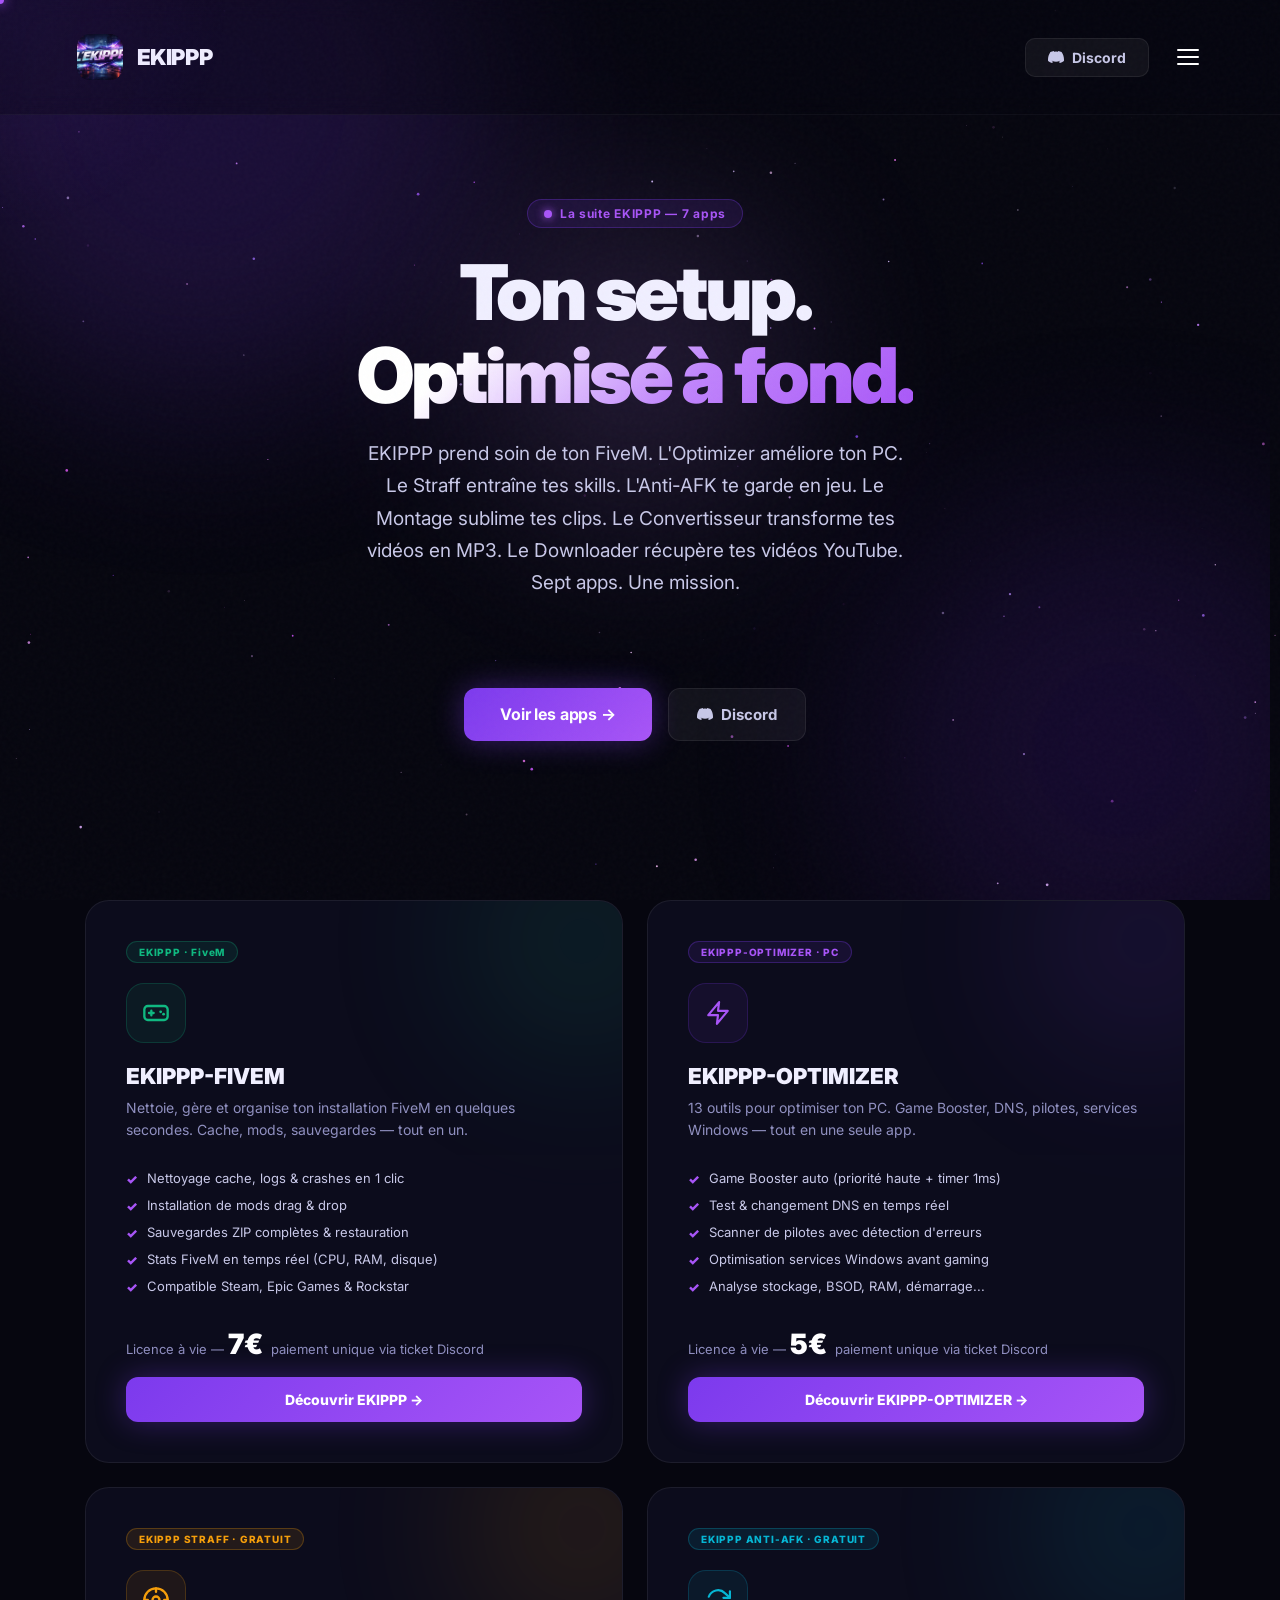
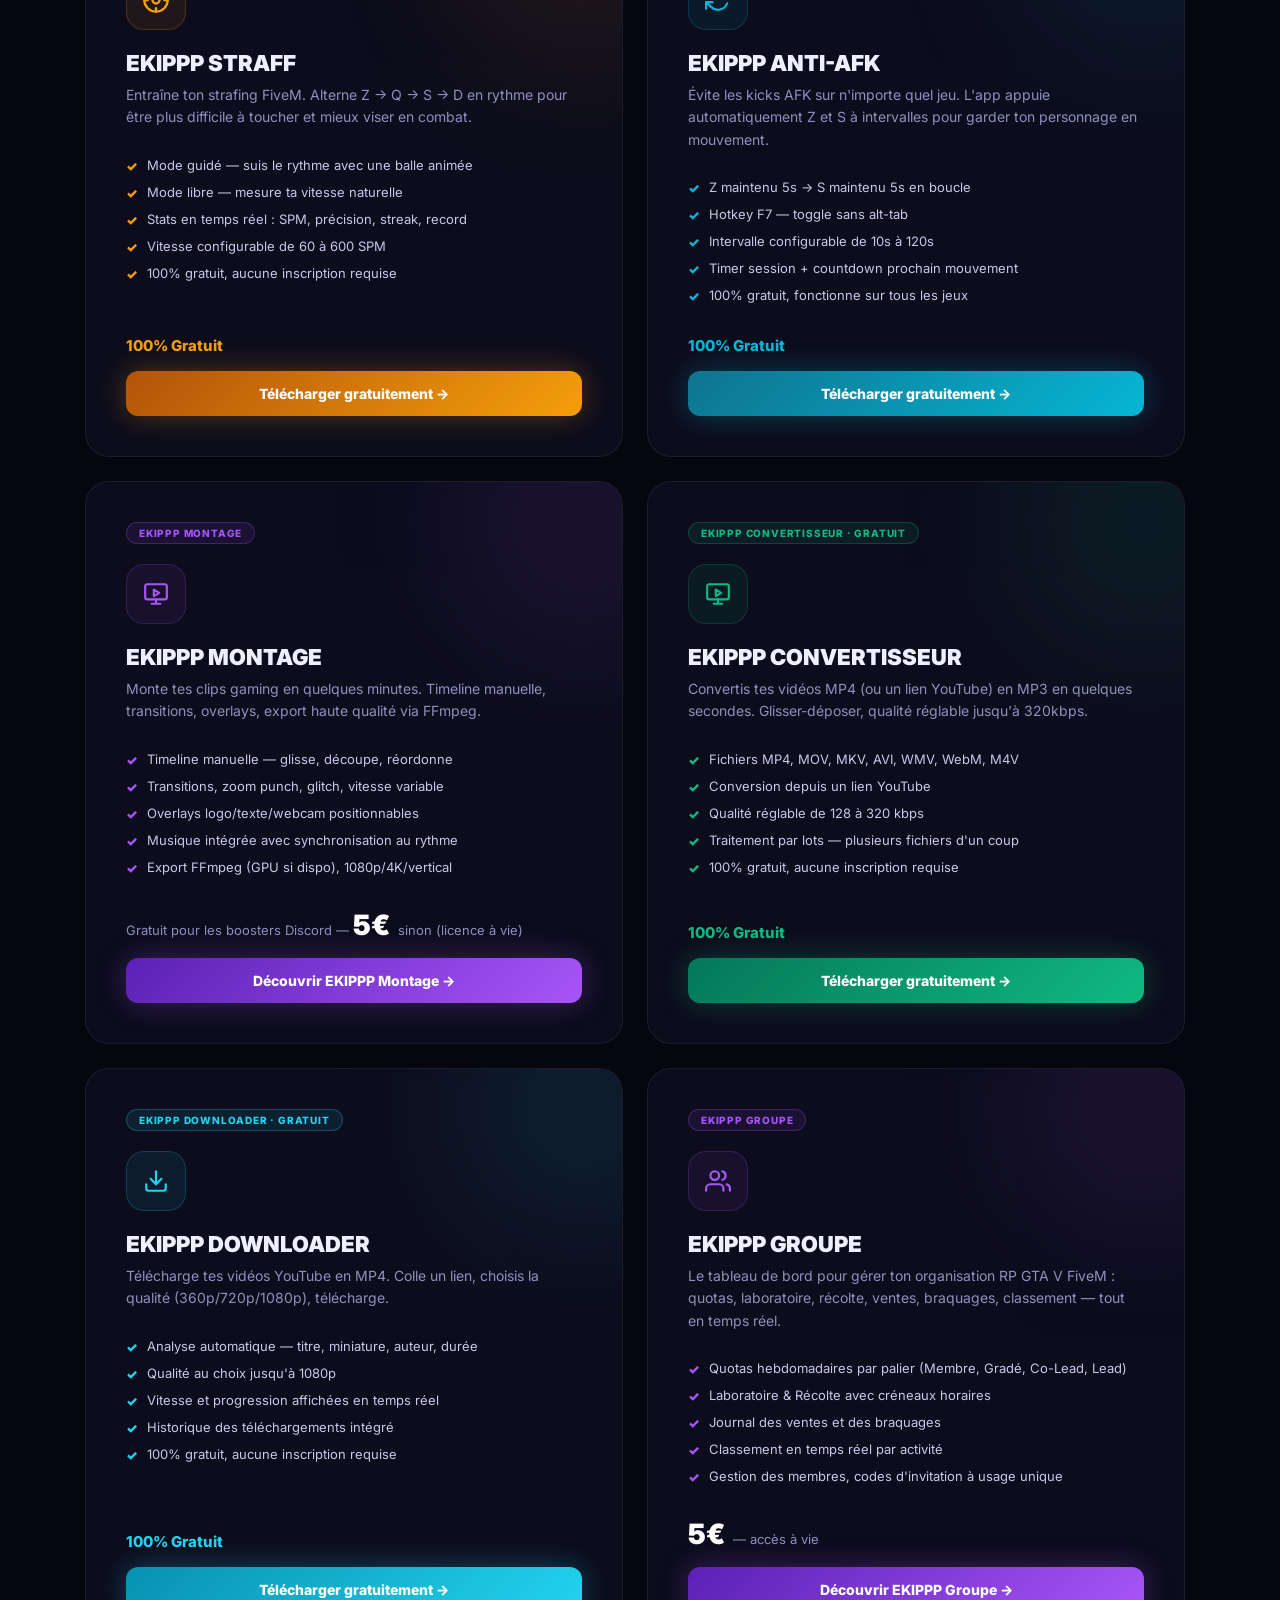
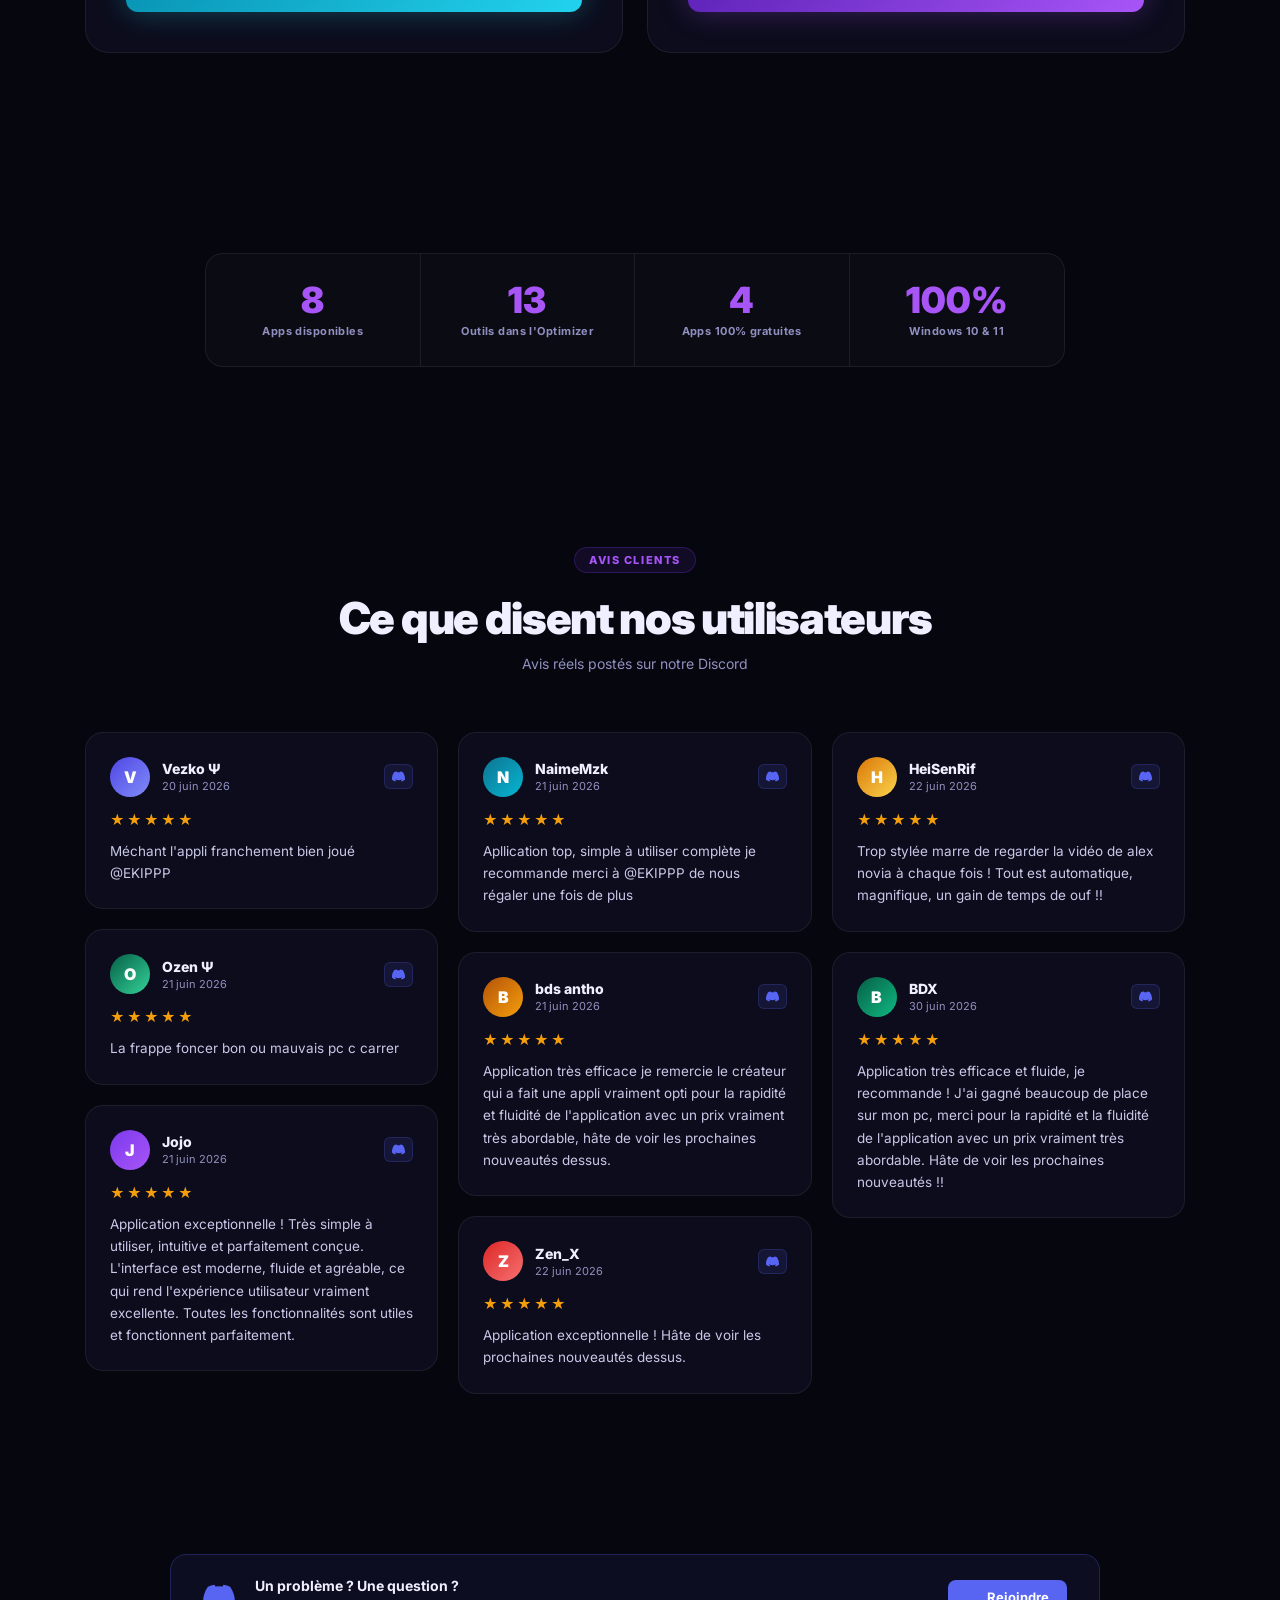
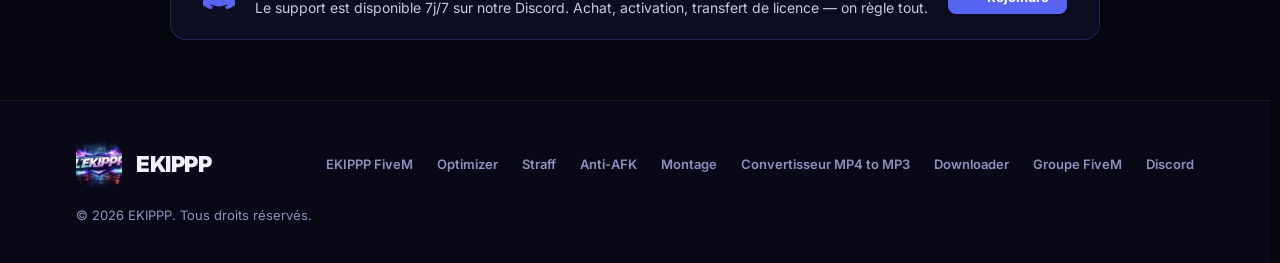
==== index.html @ de6e0de7 "Reduit la taille/l'espacement du menu pour garder le texte visible sur desktop Le seuil de bascule e" ====
<!DOCTYPE html>
<html lang="fr">
<head>
<meta charset="UTF-8"/>
<meta name="viewport" content="width=device-width,initial-scale=1"/>
<title>EKIPPP — La suite complète pour les joueurs PC</title>
<meta name="description" content="7 apps pour les joueurs PC : EKIPPP FiveM, Optimizer, Straff, Anti-AFK, Montage, Convertisseur et Downloader. Optimise ton PC, entraîne tes skills, reste en jeu, monte tes clips, convertis et télécharge tes vidéos. à partir de gratuit, 4 apps 100% gratuites."/>
<meta name="keywords" content="EKIPPP, FiveM, optimiseur FiveM, optimizer PC, anti-afk, straff training, montage vidéo gaming, convertisseur mp4 mp3, téléchargeur youtube, jeux PC, gaming France"/>
<meta property="og:type" content="website"/>
<meta property="og:site_name" content="EKIPPP"/>
<meta property="og:title" content="EKIPPP — La suite complète pour les joueurs PC"/>
<meta property="og:description" content="7 apps pour les joueurs sérieux : EKIPPP FiveM, Optimizer, Straff, Anti-AFK, Montage, Convertisseur et Downloader. Optimise ton PC, entraîne tes skills, reste en jeu, monte tes clips, convertis et télécharge tes vidéos."/>
<meta property="og:image" content="https://ekippp-site.vercel.app/logo.png"/>
<meta property="og:url" content="https://ekippp-site.vercel.app/"/>
<meta name="twitter:card" content="summary_large_image"/>
<meta name="twitter:title" content="EKIPPP — La suite complète pour les joueurs PC"/>
<meta name="twitter:description" content="7 apps pour les joueurs sérieux : FiveM, Optimizer, Straff, Anti-AFK, Montage, Convertisseur et Downloader."/>
<meta name="twitter:image" content="https://ekippp-site.vercel.app/logo.png"/>
<meta name="theme-color" content="#7C3AED"/>
<link rel="icon" href="logo.png" type="image/png"/>
<link rel="canonical" href="https://ekippp-site.vercel.app/"/>
<link rel="preconnect" href="https://fonts.googleapis.com"/>
<link rel="preconnect" href="https://fonts.gstatic.com" crossorigin/>
<script type="application/ld+json">{"@context":"https://schema.org","@type":"WebSite","name":"EKIPPP","url":"https://ekippp-site.vercel.app","description":"Suite d'applications gaming pour joueurs PC — EKIPPP FiveM, Optimizer, Straff, Anti-AFK, Montage, Convertisseur, Downloader","publisher":{"@type":"Organization","name":"EKIPPP","url":"https://ekippp-site.vercel.app"}}</script>
<link href="https://fonts.googleapis.com/css2?family=Inter:wght@400;500;600;700;800;900&display=swap" rel="stylesheet"/>
<style>
:root{
  --bg:#06060F;--bg2:#080816;--bg3:#0C0C1C;
  --p:#7C3AED;--pl:#A855F7;--pa:#C084FC;--pd:#5B21B6;
  --t:#F0EFFF;--tm:#C8C8E8;--ts:#9090C0;
  --border:rgba(255,255,255,.07);--borderp:rgba(124,58,237,.3)
}
*{margin:0;padding:0;box-sizing:border-box}
html{scroll-behavior:smooth;overflow-y:scroll;scrollbar-gutter:stable;scrollbar-width:thin;scrollbar-color:rgba(124,58,237,.35) transparent}
body{font-family:'Inter',sans-serif;background:var(--bg);color:var(--t);overflow-x:hidden;cursor:none}
::-webkit-scrollbar{width:4px}::-webkit-scrollbar-track{background:transparent}::-webkit-scrollbar-thumb{background:rgba(124,58,237,.4);border-radius:4px}
a{text-decoration:none;color:inherit}

#cursor{position:fixed;pointer-events:none;z-index:9997;border-radius:50%;
  width:500px;height:500px;
  background:radial-gradient(circle,rgba(124,58,237,.09) 0%,transparent 65%);
  transform:translate(-50%,-50%);transition:left .18s ease,top .18s ease}
#cursor-dot{position:fixed;pointer-events:none;z-index:9999;
  width:8px;height:8px;border-radius:50%;background:var(--pl);
  transform:translate(-50%,-50%);box-shadow:0 0 12px var(--pl);
  transition:left .05s,top .05s}
body::after{content:'';position:fixed;inset:0;
  background-image:url("data:image/svg+xml,%3Csvg viewBox='0 0 256 256' xmlns='http://www.w3.org/2000/svg'%3E%3Cfilter id='n'%3E%3CfeTurbulence type='fractalNoise' baseFrequency='.9' numOctaves='4' stitchTiles='stitch'/%3E%3C/filter%3E%3Crect width='100%25' height='100%25' filter='url(%23n)' opacity='1'/%3E%3C/svg%3E");
  opacity:.025;pointer-events:none;z-index:9996}

#progress{position:fixed;top:0;left:0;height:2px;background:linear-gradient(90deg,var(--p),var(--pl));z-index:9000;width:0;transition:width .1s}

nav{position:fixed;top:0;width:100%;z-index:1000;padding:34px 6%;display:flex;align-items:center;gap:24px;background:rgba(6,6,15,.4);backdrop-filter:blur(10px);border-bottom:1px solid rgba(255,255,255,.04);transition:.3s}
nav.scrolled{background:rgba(6,6,15,.92);backdrop-filter:blur(24px);border-bottom:1px solid var(--border);padding:24px 6%}
.logo{display:flex;align-items:center;gap:14px}
nav .btn-ghost{margin-left:auto}
.logo-icon{width:46px;height:46px;border-radius:13px}
.logo-text{font-size:22px;font-weight:900;letter-spacing:-.02em}
.nav-links{display:flex;gap:20px}
.nav-links a{white-space:nowrap}
.nav-links a{font-size:14px;font-weight:700;color:#C8C8E8;transition:.2s;letter-spacing:-.01em}
.nav-links a:hover{color:#fff}
.nav-burger{display:none;flex-direction:column;gap:5px;cursor:pointer;padding:4px;background:none;border:none}
.nav-burger span{display:block;width:22px;height:2px;background:#fff;border-radius:2px;transition:.3s}
.nav-burger.open span:nth-child(1){transform:rotate(45deg) translate(5px,5px)}
.nav-burger.open span:nth-child(2){opacity:0}
.nav-burger.open span:nth-child(3){transform:rotate(-45deg) translate(5px,-5px)}
@media(max-width:1400px){.nav-links{display:none}.nav-burger{display:flex}}
.mobile-menu{display:none;position:fixed;inset:0;top:0;z-index:999;background:rgba(6,6,15,.97);backdrop-filter:blur(20px);flex-direction:column;align-items:center;justify-content:center;gap:36px}
.mobile-menu.open{display:flex}
.mobile-menu a{font-size:22px;font-weight:700;color:#fff;text-decoration:none;transition:.2s}
.mobile-menu a:hover{color:var(--pl)}
.btn{display:inline-flex;align-items:center;gap:8px;padding:10px 22px;border-radius:10px;font-family:'Inter',sans-serif;font-size:14px;font-weight:700;cursor:pointer;transition:all .25s;border:none}
.btn-primary{background:linear-gradient(135deg,var(--p),var(--pl));color:#fff;box-shadow:0 0 30px rgba(124,58,237,.4)}
.btn-primary:hover{transform:translateY(-2px);box-shadow:0 0 50px rgba(124,58,237,.6)}
.btn-ghost{background:rgba(255,255,255,.05);border:1px solid var(--border);color:var(--tm)}
.btn-ghost:hover{background:rgba(255,255,255,.08);color:var(--t)}

canvas#particles{position:fixed;inset:0;z-index:0;pointer-events:none}

/* HERO */
.hero{min-height:100vh;display:flex;flex-direction:column;align-items:center;justify-content:center;text-align:center;padding:120px 6% 80px;position:relative;z-index:1}
.hero-mesh{position:absolute;inset:0;overflow:hidden;pointer-events:none;z-index:-1}
.mesh-orb{position:absolute;border-radius:50%;filter:blur(100px);opacity:.18}
.orb1{width:600px;height:600px;background:var(--p);top:-200px;left:-100px}
.orb2{width:500px;height:500px;background:var(--pd);bottom:-100px;right:-100px}
.orb3{width:300px;height:300px;background:var(--pa);top:40%;left:50%;transform:translate(-50%,-50%)}

.badge{display:inline-flex;align-items:center;gap:8px;background:rgba(124,58,237,.12);border:1px solid rgba(124,58,237,.3);border-radius:100px;padding:6px 16px;font-size:12px;font-weight:700;color:var(--pl);letter-spacing:.06em;margin-bottom:24px;animation:hero-in .8s cubic-bezier(.23,1,.32,1) both}
.badge-dot{width:8px;height:8px;border-radius:50%;background:var(--pl);box-shadow:0 0 8px var(--pl);animation:dot-pulse 1.6s ease-in-out infinite}
@keyframes dot-pulse{0%,100%{opacity:1;transform:scale(1)}50%{opacity:.4;transform:scale(.85)}}
@keyframes hero-in{from{opacity:0;transform:translateY(20px)}to{opacity:1;transform:translateY(0)}}

.hero h1{font-size:clamp(40px,6vw,78px);font-weight:900;line-height:1.08;letter-spacing:-.04em;margin-bottom:20px;animation:hero-in .9s cubic-bezier(.23,1,.32,1) .1s both}
.grad{background:linear-gradient(135deg,#fff 20%,var(--pa) 60%,var(--pl));-webkit-background-clip:text;-webkit-text-fill-color:transparent;background-clip:text}
.hero-sub{font-size:clamp(15px,1.8vw,19px);color:var(--tm);max-width:540px;line-height:1.7;margin-bottom:48px;animation:hero-in .9s cubic-bezier(.23,1,.32,1) .2s both}

/* PRODUCTS GRID */
.products{padding:0 6% 120px;position:relative;z-index:1}
.products-grid{display:grid;grid-template-columns:1fr 1fr;gap:24px;max-width:1100px;margin:0 auto}
.prod-card{background:var(--bg3);border:1px solid var(--border);border-radius:24px;padding:40px;position:relative;overflow:hidden;display:flex;flex-direction:column;transition:all .35s cubic-bezier(.23,1,.32,1)}
.prod-card::before{content:'';position:absolute;inset:-1px;border-radius:24px;
  background:linear-gradient(135deg,rgba(124,58,237,.3),transparent 60%);
  opacity:0;transition:.35s;z-index:0}
.prod-card:hover{transform:translateY(-6px);border-color:rgba(124,58,237,.35);box-shadow:0 24px 60px rgba(0,0,0,.6),0 0 40px rgba(124,58,237,.12)}
.prod-card:hover::before{opacity:1}
.prod-card>*{position:relative;z-index:1}
.prod-glow{position:absolute;top:-80px;right:-80px;width:240px;height:240px;border-radius:50%;filter:blur(80px);opacity:.12;pointer-events:none}
.prod-badge{display:inline-flex;align-items:center;gap:6px;padding:4px 12px;border-radius:100px;font-size:10px;font-weight:800;letter-spacing:.08em;margin-bottom:20px;width:fit-content}
.prod-icon{width:60px;height:60px;border-radius:18px;display:flex;align-items:center;justify-content:center;font-size:28px;margin-bottom:20px;border:1px solid rgba(124,58,237,.2)}
.prod-name{font-size:22px;font-weight:900;margin-bottom:8px}
.prod-tagline{font-size:14px;color:var(--ts);line-height:1.6;margin-bottom:28px}
.prod-feats{list-style:none;display:flex;flex-direction:column;gap:10px;margin-bottom:32px;flex:1}
.prod-feats li{font-size:13px;color:var(--tm);display:flex;align-items:flex-start;gap:10px}
.prod-feats .ck{color:var(--pl);font-weight:900;flex-shrink:0;margin-top:1px}
.prod-price{font-size:13px;color:var(--ts);margin-bottom:16px}
.prod-price strong{font-size:28px;font-weight:900;color:#fff;margin-right:4px}
.prod-cta{display:flex;align-items:center;justify-content:center;gap:8px;padding:14px 24px;border-radius:12px;font-family:'Inter',sans-serif;font-size:14px;font-weight:800;cursor:pointer;transition:all .25s;border:none;width:100%;text-decoration:none}
.prod-cta-primary{background:linear-gradient(135deg,var(--p),var(--pl));color:#fff;box-shadow:0 0 30px rgba(124,58,237,.35)}
.prod-cta-primary:hover{transform:translateY(-2px);box-shadow:0 0 50px rgba(124,58,237,.55)}
.prod-cta-ghost{background:rgba(124,58,237,.08);border:1px solid rgba(124,58,237,.25);color:var(--pl)}
.prod-cta-ghost:hover{background:rgba(124,58,237,.16)}

/* STATS */
.home-stats{padding:80px 6%;position:relative;z-index:1}
.stats-row-home{display:grid;grid-template-columns:repeat(4,1fr);gap:0;max-width:860px;margin:0 auto;background:rgba(255,255,255,.025);border:1px solid var(--border);border-radius:18px;overflow:hidden}
.stat-h{padding:28px 20px;text-align:center;border-right:1px solid var(--border)}
.stat-h:last-child{border:none}
.stat-h-num{font-size:36px;font-weight:900;color:var(--pl);line-height:1;display:block}
.stat-h-label{font-size:11px;color:var(--ts);font-weight:700;margin-top:6px;display:block;letter-spacing:.04em}

/* DISCORD STRIP */
.discord-strip{padding:60px 6%;text-align:center;position:relative;z-index:1}
.discord-box{display:inline-flex;align-items:center;gap:20px;background:rgba(88,101,242,.08);border:1px solid rgba(88,101,242,.25);border-radius:16px;padding:20px 32px}
.discord-box svg{flex-shrink:0;color:#5865F2}
.discord-box p{font-size:14px;color:var(--tm);text-align:left;line-height:1.6}
.discord-box strong{color:var(--t)}
.discord-link{display:inline-flex;align-items:center;gap:6px;background:#5865F2;color:#fff;font-size:13px;font-weight:700;padding:9px 18px;border-radius:8px;transition:.2s;flex-shrink:0}
.discord-link:hover{background:#4752C4}

/* FOOTER */
footer{background:var(--bg2);border-top:1px solid var(--border);padding:40px 6%}
.footer-inner{display:flex;align-items:center;justify-content:space-between;flex-wrap:wrap;gap:20px}
.footer-links{display:flex;gap:24px}
.footer-links a{color:var(--ts);font-size:13px;font-weight:600;transition:.2s}
.footer-links a:hover{color:var(--pl)}
.footer-copy{font-size:13px;color:var(--ts)}

.reveal{opacity:0;transform:translateY(28px);transition:all .7s cubic-bezier(.23,1,.32,1)}
.reveal.visible{opacity:1;transform:translateY(0)}
.delay-1{transition-delay:.1s}.delay-2{transition-delay:.2s}

@media(max-width:840px){
  .products-grid{grid-template-columns:1fr}
  .stats-row-home{grid-template-columns:repeat(2,1fr)}
  .stat-h:nth-child(2){border-right:none}
  .stat-h:nth-child(3){border-right:1px solid var(--border)}
  .stat-h:nth-child(3),.stat-h:nth-child(4){border-top:1px solid var(--border)}
  .nav-links{display:none}
  .nav-burger{display:flex}
  body{cursor:auto}#cursor,#cursor-dot{display:none}
  .discord-box{flex-direction:column;text-align:center}
  .discord-box p{text-align:center}
}
@media(max-width:520px){
  .stats-row-home{grid-template-columns:1fr}
  .stat-h{border-right:none!important;border-bottom:1px solid var(--border)}
  .stat-h:last-child{border-bottom:none}
}
</style>
</head>
<body>

<div id="cursor"></div>
<div id="cursor-dot"></div>
<canvas id="particles"></canvas>
<div id="progress"></div>

<nav id="nav">
  <a href="index.html" class="logo">
    <img src="logo.png" class="logo-icon" style="object-fit:cover" alt="Logo EKIPPP"/>
    <span class="logo-text">EKIPPP</span>
  </a>
  <div class="nav-links">
    <a href="index.html" style="color:var(--pl)">Accueil</a>
    <a href="ekippp.html">EKIPPP FiveM</a>
    <a href="optimizer.html">Optimizer</a>
    <a href="straff.html">Straff</a>
    <a href="antifk.html">Anti-AFK</a>
    <a href="montage.html">Montage</a>
    <a href="convertisseur.html">Convertisseur MP4 to MP3</a>
    <a href="downloader.html">Downloader</a>
    <a href="groupe.html">Groupe FiveM</a>
  </div>
  <a href="https://discord.gg/YUKQRUj9Qs" target="_blank" class="btn btn-ghost">
    <svg width="16" height="16" viewBox="0 0 24 24" fill="currentColor"><path d="M20.317 4.37a19.791 19.791 0 0 0-4.885-1.515.074.074 0 0 0-.079.037c-.21.375-.444.864-.608 1.25a18.27 18.27 0 0 0-5.487 0 12.64 12.64 0 0 0-.617-1.25.077.077 0 0 0-.079-.037A19.736 19.736 0 0 0 3.677 4.37a.07.07 0 0 0-.032.027C.533 9.046-.32 13.58.099 18.057a.082.082 0 0 0 .031.057 19.9 19.9 0 0 0 5.993 3.03.078.078 0 0 0 .084-.028c.462-.63.874-1.295 1.226-1.994a.076.076 0 0 0-.041-.106 13.107 13.107 0 0 1-1.872-.892.077.077 0 0 1-.008-.128 10.2 10.2 0 0 0 .372-.292.074.074 0 0 1 .077-.01c3.928 1.793 8.18 1.793 12.062 0a.074.074 0 0 1 .078.01c.12.098.246.198.373.292a.077.077 0 0 1-.006.127 12.299 12.299 0 0 1-1.873.892.077.077 0 0 0-.041.107c.36.698.772 1.362 1.225 1.993a.076.076 0 0 0 .084.028 19.839 19.839 0 0 0 6.002-3.03.077.077 0 0 0 .032-.054c.5-5.177-.838-9.674-3.549-13.66a.061.061 0 0 0-.031-.03z"/></svg>
    Discord
  </a>
  <button class="nav-burger" id="burger" onclick="toggleMenu()" aria-label="Menu">
    <span></span><span></span><span></span>
  </button>
</nav>

<div class="mobile-menu" id="mobileMenu">
  <a href="ekippp.html" onclick="toggleMenu()">EKIPPP FiveM</a>
  <a href="optimizer.html" onclick="toggleMenu()">Optimizer</a>
  <a href="straff.html" onclick="toggleMenu()">Straff</a>
  <a href="antifk.html" onclick="toggleMenu()">Anti-AFK</a>
  <a href="montage.html" onclick="toggleMenu()">Montage</a>
  <a href="convertisseur.html" onclick="toggleMenu()">Convertisseur MP4 to MP3</a>
  <a href="downloader.html" onclick="toggleMenu()">Downloader</a>
  <a href="groupe.html" onclick="toggleMenu()">Groupe FiveM</a>
  <a href="https://discord.gg/YUKQRUj9Qs" target="_blank" onclick="toggleMenu()">Discord</a>
</div>
<script>function toggleMenu(){document.getElementById('burger').classList.toggle('open');document.getElementById('mobileMenu').classList.toggle('open');}</script>

<!-- HERO -->
<section class="hero">
  <div class="hero-mesh">
    <div class="mesh-orb orb1"></div>
    <div class="mesh-orb orb2"></div>
    <div class="mesh-orb orb3"></div>
  </div>

  <div class="badge"><div class="badge-dot"></div>La suite EKIPPP — 7 apps</div>

  <h1>Ton setup.<br/><span class="grad">Optimisé à fond.</span></h1>

  <p class="hero-sub">EKIPPP prend soin de ton FiveM. L'Optimizer améliore ton PC. Le Straff entraîne tes skills. L'Anti-AFK te garde en jeu. Le Montage sublime tes clips. Le Convertisseur transforme tes vidéos en MP3. Le Downloader récupère tes vidéos YouTube. Sept apps. Une mission.</p>

  <div style="display:flex;gap:16px;justify-content:center;flex-wrap:wrap;margin-top:40px;animation:hero-in .9s cubic-bezier(.23,1,.32,1) .3s both">
    <a href="#products" class="btn btn-primary" style="padding:16px 36px;font-size:16px;font-weight:700;border-radius:12px;letter-spacing:-.01em">Voir les apps →</a>
    <a href="https://discord.gg/YUKQRUj9Qs" target="_blank" class="btn btn-ghost" style="padding:16px 28px;font-size:15px;border-radius:12px;display:inline-flex;align-items:center;gap:8px">
      <svg width="16" height="16" viewBox="0 0 24 24" fill="currentColor"><path d="M20.317 4.37a19.791 19.791 0 0 0-4.885-1.515.074.074 0 0 0-.079.037c-.21.375-.444.864-.608 1.25a18.27 18.27 0 0 0-5.487 0 12.64 12.64 0 0 0-.617-1.25.077.077 0 0 0-.079-.037A19.736 19.736 0 0 0 3.677 4.37a.07.07 0 0 0-.032.027C.533 9.046-.32 13.58.099 18.057a.082.082 0 0 0 .031.057 19.9 19.9 0 0 0 5.993 3.03.078.078 0 0 0 .084-.028c.462-.63.874-1.295 1.226-1.994a.076.076 0 0 0-.041-.106 13.107 13.107 0 0 1-1.872-.892.077.077 0 0 1-.008-.128 10.2 10.2 0 0 0 .372-.292.074.074 0 0 1 .077-.01c3.928 1.793 8.18 1.793 12.062 0a.074.074 0 0 1 .078.01c.12.098.246.198.373.292a.077.077 0 0 1-.006.127 12.299 12.299 0 0 1-1.873.892.077.077 0 0 0-.041.107c.36.698.772 1.362 1.225 1.993a.076.076 0 0 0 .084.028 19.839 19.839 0 0 0 6.002-3.03.077.077 0 0 0 .032-.054c.5-5.177-.838-9.674-3.549-13.66a.061.061 0 0 0-.031-.03z"/></svg>
      Discord
    </a>
  </div>
</section>

<!-- PRODUCTS -->
<section id="products" class="products">
  <div class="products-grid">

    <!-- EKIPPP FiveM -->
    <div class="prod-card reveal">
      <div class="prod-glow" style="background:#10B981"></div>
      <div class="prod-badge" style="background:rgba(16,185,129,.1);border:1px solid rgba(16,185,129,.25);color:#10B981">EKIPPP · FiveM</div>
      <div class="prod-icon" style="background:rgba(16,185,129,.08);border-color:rgba(16,185,129,.2)"><svg width="28" height="28" viewBox="0 0 24 24" fill="none" stroke="#10B981" stroke-width="2" stroke-linecap="round" stroke-linejoin="round"><rect x="2" y="6" width="20" height="12" rx="3"/><path d="M6 12h4m-2-2v4"/><circle cx="16" cy="11" r="1.2" fill="#10B981" stroke="none"/><circle cx="18.5" cy="13" r="1.2" fill="#10B981" stroke="none"/></svg></div>
      <div class="prod-name">EKIPPP-FIVEM</div>
      <div class="prod-tagline">Nettoie, gère et organise ton installation FiveM en quelques secondes. Cache, mods, sauvegardes — tout en un.</div>
      <ul class="prod-feats">
        <li><span class="ck">✓</span>Nettoyage cache, logs & crashes en 1 clic</li>
        <li><span class="ck">✓</span>Installation de mods drag & drop</li>
        <li><span class="ck">✓</span>Sauvegardes ZIP complètes & restauration</li>
        <li><span class="ck">✓</span>Stats FiveM en temps réel (CPU, RAM, disque)</li>
        <li><span class="ck">✓</span>Compatible Steam, Epic Games & Rockstar</li>
      </ul>
      <div class="prod-price">Licence à vie — <strong>7€</strong> paiement unique via ticket Discord</div>
      <a href="ekippp.html" class="prod-cta prod-cta-primary">Découvrir EKIPPP →</a>
    </div>

    <!-- EKIPPP-OPTIMIZER -->
    <div class="prod-card reveal delay-2">
      <div class="prod-glow" style="background:var(--p)"></div>
      <div class="prod-badge" style="background:rgba(124,58,237,.1);border:1px solid rgba(124,58,237,.3);color:var(--pl)">EKIPPP-OPTIMIZER · PC</div>
      <div class="prod-icon" style="background:rgba(124,58,237,.08);border-color:rgba(124,58,237,.2)"><svg width="26" height="26" viewBox="0 0 24 24" fill="none" stroke="#A855F7" stroke-width="2" stroke-linecap="round" stroke-linejoin="round"><polygon points="13 2 3 14 12 14 11 22 21 10 12 10 13 2"/></svg></div>
      <div class="prod-name">EKIPPP-OPTIMIZER</div>
      <div class="prod-tagline">13 outils pour optimiser ton PC. Game Booster, DNS, pilotes, services Windows — tout en une seule app.</div>
      <ul class="prod-feats">
        <li><span class="ck">✓</span>Game Booster auto (priorité haute + timer 1ms)</li>
        <li><span class="ck">✓</span>Test & changement DNS en temps réel</li>
        <li><span class="ck">✓</span>Scanner de pilotes avec détection d'erreurs</li>
        <li><span class="ck">✓</span>Optimisation services Windows avant gaming</li>
        <li><span class="ck">✓</span>Analyse stockage, BSOD, RAM, démarrage...</li>
      </ul>
      <div class="prod-price">Licence à vie — <strong>5€</strong> paiement unique via ticket Discord</div>
      <a href="optimizer.html" class="prod-cta prod-cta-primary">Découvrir EKIPPP-OPTIMIZER →</a>
    </div>

    <!-- EKIPPP STRAFF -->
    <div class="prod-card reveal delay-1">
      <div class="prod-glow" style="background:#F59E0B"></div>
      <div class="prod-badge" style="background:rgba(245,158,11,.1);border:1px solid rgba(245,158,11,.25);color:#F59E0B">EKIPPP STRAFF · GRATUIT</div>
      <div class="prod-icon" style="background:rgba(245,158,11,.08);border-color:rgba(245,158,11,.2)"><svg width="28" height="28" viewBox="0 0 24 24" fill="none" stroke="#F59E0B" stroke-width="2" stroke-linecap="round" stroke-linejoin="round"><circle cx="12" cy="12" r="10"/><circle cx="12" cy="12" r="3"/><line x1="12" y1="2" x2="12" y2="5"/><line x1="12" y1="19" x2="12" y2="22"/><line x1="2" y1="12" x2="5" y2="12"/><line x1="19" y1="12" x2="22" y2="12"/></svg></div>
      <div class="prod-name">EKIPPP STRAFF</div>
      <div class="prod-tagline">Entraîne ton strafing FiveM. Alterne Z → Q → S → D en rythme pour être plus difficile à toucher et mieux viser en combat.</div>
      <ul class="prod-feats">
        <li><span class="ck" style="color:#F59E0B">✓</span>Mode guidé — suis le rythme avec une balle animée</li>
        <li><span class="ck" style="color:#F59E0B">✓</span>Mode libre — mesure ta vitesse naturelle</li>
        <li><span class="ck" style="color:#F59E0B">✓</span>Stats en temps réel : SPM, précision, streak, record</li>
        <li><span class="ck" style="color:#F59E0B">✓</span>Vitesse configurable de 60 à 600 SPM</li>
        <li><span class="ck" style="color:#F59E0B">✓</span>100% gratuit, aucune inscription requise</li>
      </ul>
      <div class="prod-price" style="color:#F59E0B;font-size:15px;font-weight:800">100% Gratuit</div>
      <a href="straff.html" class="prod-cta" style="background:linear-gradient(135deg,#B45309,#F59E0B);color:#fff;box-shadow:0 0 30px rgba(245,158,11,.3)">Télécharger gratuitement →</a>
    </div>

    <!-- EKIPPP ANTI-AFK -->
    <div class="prod-card reveal delay-2">
      <div class="prod-glow" style="background:#06B6D4"></div>
      <div class="prod-badge" style="background:rgba(6,182,212,.1);border:1px solid rgba(6,182,212,.25);color:#06B6D4">EKIPPP ANTI-AFK · GRATUIT</div>
      <div class="prod-icon" style="background:rgba(6,182,212,.08);border-color:rgba(6,182,212,.2)"><svg width="26" height="26" viewBox="0 0 24 24" fill="none" stroke="#06B6D4" stroke-width="2" stroke-linecap="round" stroke-linejoin="round"><path d="M23 4v6h-6"/><path d="M1 20v-6h6"/><path d="M3.51 9a9 9 0 0114.85-3.36L23 10M1 14l4.64 4.36A9 9 0 0020.49 15"/></svg></div>
      <div class="prod-name">EKIPPP ANTI-AFK</div>
      <div class="prod-tagline">Évite les kicks AFK sur n'importe quel jeu. L'app appuie automatiquement Z et S à intervalles pour garder ton personnage en mouvement.</div>
      <ul class="prod-feats">
        <li><span class="ck" style="color:#06B6D4">✓</span>Z maintenu 5s → S maintenu 5s en boucle</li>
        <li><span class="ck" style="color:#06B6D4">✓</span>Hotkey F7 — toggle sans alt-tab</li>
        <li><span class="ck" style="color:#06B6D4">✓</span>Intervalle configurable de 10s à 120s</li>
        <li><span class="ck" style="color:#06B6D4">✓</span>Timer session + countdown prochain mouvement</li>
        <li><span class="ck" style="color:#06B6D4">✓</span>100% gratuit, fonctionne sur tous les jeux</li>
      </ul>
      <div class="prod-price" style="color:#06B6D4;font-size:15px;font-weight:800">100% Gratuit</div>
      <a href="antifk.html" class="prod-cta" style="background:linear-gradient(135deg,#0E7490,#06B6D4);color:#fff;box-shadow:0 0 30px rgba(6,182,212,.3)">Télécharger gratuitement →</a>
    </div>

    <!-- EKIPPP MONTAGE -->
    <div class="prod-card reveal delay-3">
      <div class="prod-glow" style="background:#A855F7"></div>
      <div class="prod-badge" style="background:rgba(168,85,247,.1);border:1px solid rgba(168,85,247,.25);color:#A855F7">EKIPPP MONTAGE</div>
      <div class="prod-icon" style="background:rgba(168,85,247,.08);border-color:rgba(168,85,247,.2)"><svg width="26" height="26" viewBox="0 0 24 24" fill="none" stroke="#A855F7" stroke-width="2" stroke-linecap="round" stroke-linejoin="round"><rect x="2" y="3" width="20" height="14" rx="2"/><path d="M8 21h8M12 17v4"/><path d="M10 8l5 3-5 3V8z"/></svg></div>
      <div class="prod-name">EKIPPP MONTAGE</div>
      <div class="prod-tagline">Monte tes clips gaming en quelques minutes. Timeline manuelle, transitions, overlays, export haute qualité via FFmpeg.</div>
      <ul class="prod-feats">
        <li><span class="ck" style="color:#A855F7">✓</span>Timeline manuelle — glisse, découpe, réordonne</li>
        <li><span class="ck" style="color:#A855F7">✓</span>Transitions, zoom punch, glitch, vitesse variable</li>
        <li><span class="ck" style="color:#A855F7">✓</span>Overlays logo/texte/webcam positionnables</li>
        <li><span class="ck" style="color:#A855F7">✓</span>Musique intégrée avec synchronisation au rythme</li>
        <li><span class="ck" style="color:#A855F7">✓</span>Export FFmpeg (GPU si dispo), 1080p/4K/vertical</li>
      </ul>
      <div class="prod-price">Gratuit pour les boosters Discord — <strong>5€</strong> sinon (licence à vie)</div>
      <a href="montage.html" class="prod-cta" style="background:linear-gradient(135deg,#5B21B6,#A855F7);color:#fff;box-shadow:0 0 30px rgba(168,85,247,.3)">Découvrir EKIPPP Montage →</a>
    </div>

    <!-- EKIPPP CONVERTISSEUR -->
    <div class="prod-card reveal delay-1">
      <div class="prod-glow" style="background:#10B981"></div>
      <div class="prod-badge" style="background:rgba(16,185,129,.1);border:1px solid rgba(16,185,129,.25);color:#10B981">EKIPPP CONVERTISSEUR · GRATUIT</div>
      <div class="prod-icon" style="background:rgba(16,185,129,.08);border-color:rgba(16,185,129,.2)"><svg width="26" height="26" viewBox="0 0 24 24" fill="none" stroke="#10B981" stroke-width="2" stroke-linecap="round" stroke-linejoin="round"><rect x="2" y="3" width="20" height="14" rx="2"/><path d="M8 21h8M12 17v4"/><path d="M10 8l5 3-5 3V8z"/></svg></div>
      <div class="prod-name">EKIPPP CONVERTISSEUR</div>
      <div class="prod-tagline">Convertis tes vidéos MP4 (ou un lien YouTube) en MP3 en quelques secondes. Glisser-déposer, qualité réglable jusqu'à 320kbps.</div>
      <ul class="prod-feats">
        <li><span class="ck" style="color:#10B981">✓</span>Fichiers MP4, MOV, MKV, AVI, WMV, WebM, M4V</li>
        <li><span class="ck" style="color:#10B981">✓</span>Conversion depuis un lien YouTube</li>
        <li><span class="ck" style="color:#10B981">✓</span>Qualité réglable de 128 à 320 kbps</li>
        <li><span class="ck" style="color:#10B981">✓</span>Traitement par lots — plusieurs fichiers d'un coup</li>
        <li><span class="ck" style="color:#10B981">✓</span>100% gratuit, aucune inscription requise</li>
      </ul>
      <div class="prod-price" style="color:#10B981;font-size:15px;font-weight:800">100% Gratuit</div>
      <a href="convertisseur.html" class="prod-cta" style="background:linear-gradient(135deg,#047857,#10B981);color:#fff;box-shadow:0 0 30px rgba(16,185,129,.3)">Télécharger gratuitement →</a>
    </div>

    <!-- EKIPPP DOWNLOADER -->
    <div class="prod-card reveal delay-3">
      <div class="prod-glow" style="background:#22D3EE"></div>
      <div class="prod-badge" style="background:rgba(34,211,238,.1);border:1px solid rgba(34,211,238,.25);color:#22D3EE">EKIPPP DOWNLOADER · GRATUIT</div>
      <div class="prod-icon" style="background:rgba(34,211,238,.08);border-color:rgba(34,211,238,.2)"><svg width="26" height="26" viewBox="0 0 24 24" fill="none" stroke="#22D3EE" stroke-width="2" stroke-linecap="round" stroke-linejoin="round"><path d="M21 15v4a2 2 0 0 1-2 2H5a2 2 0 0 1-2-2v-4"/><polyline points="7 10 12 15 17 10"/><line x1="12" y1="15" x2="12" y2="3"/></svg></div>
      <div class="prod-name">EKIPPP DOWNLOADER</div>
      <div class="prod-tagline">Télécharge tes vidéos YouTube en MP4. Colle un lien, choisis la qualité (360p/720p/1080p), télécharge.</div>
      <ul class="prod-feats">
        <li><span class="ck" style="color:#22D3EE">✓</span>Analyse automatique — titre, miniature, auteur, durée</li>
        <li><span class="ck" style="color:#22D3EE">✓</span>Qualité au choix jusqu'à 1080p</li>
        <li><span class="ck" style="color:#22D3EE">✓</span>Vitesse et progression affichées en temps réel</li>
        <li><span class="ck" style="color:#22D3EE">✓</span>Historique des téléchargements intégré</li>
        <li><span class="ck" style="color:#22D3EE">✓</span>100% gratuit, aucune inscription requise</li>
      </ul>
      <div class="prod-price" style="color:#22D3EE;font-size:15px;font-weight:800">100% Gratuit</div>
      <a href="downloader.html" class="prod-cta" style="background:linear-gradient(135deg,#0891B2,#22D3EE);color:#fff;box-shadow:0 0 30px rgba(34,211,238,.3)">Télécharger gratuitement →</a>
    </div>

    <!-- EKIPPP GROUPE -->
    <div class="prod-card reveal delay-2">
      <div class="prod-glow" style="background:#A855F7"></div>
      <div class="prod-badge" style="background:rgba(168,85,247,.1);border:1px solid rgba(168,85,247,.25);color:#A855F7">EKIPPP GROUPE</div>
      <div class="prod-icon" style="background:rgba(168,85,247,.08);border-color:rgba(168,85,247,.2)"><svg width="26" height="26" viewBox="0 0 24 24" fill="none" stroke="#A855F7" stroke-width="2" stroke-linecap="round" stroke-linejoin="round"><path d="M17 21v-2a4 4 0 0 0-4-4H5a4 4 0 0 0-4 4v2"/><circle cx="9" cy="7" r="4"/><path d="M23 21v-2a4 4 0 0 0-3-3.87"/><path d="M16 3.13a4 4 0 0 1 0 7.75"/></svg></div>
      <div class="prod-name">EKIPPP GROUPE</div>
      <div class="prod-tagline">Le tableau de bord pour gérer ton organisation RP GTA V FiveM : quotas, laboratoire, récolte, ventes, braquages, classement — tout en temps réel.</div>
      <ul class="prod-feats">
        <li><span class="ck" style="color:#A855F7">✓</span>Quotas hebdomadaires par palier (Membre, Gradé, Co-Lead, Lead)</li>
        <li><span class="ck" style="color:#A855F7">✓</span>Laboratoire & Récolte avec créneaux horaires</li>
        <li><span class="ck" style="color:#A855F7">✓</span>Journal des ventes et des braquages</li>
        <li><span class="ck" style="color:#A855F7">✓</span>Classement en temps réel par activité</li>
        <li><span class="ck" style="color:#A855F7">✓</span>Gestion des membres, codes d'invitation à usage unique</li>
      </ul>
      <div class="prod-price"><strong>5€</strong> — accès à vie</div>
      <a href="groupe.html" class="prod-cta" style="background:linear-gradient(135deg,#5B21B6,#A855F7);color:#fff;box-shadow:0 0 30px rgba(168,85,247,.3)">Découvrir EKIPPP Groupe →</a>
    </div>

  </div>
</section>

<!-- STATS -->
<section class="home-stats reveal">
  <div class="stats-row-home">
    <div class="stat-h">
      <span class="stat-h-num" data-count="8" data-suffix="">0</span>
      <span class="stat-h-label">Apps disponibles</span>
    </div>
    <div class="stat-h">
      <span class="stat-h-num" data-count="13" data-suffix="">0</span>
      <span class="stat-h-label">Outils dans l'Optimizer</span>
    </div>
    <div class="stat-h">
      <span class="stat-h-num" data-count="4" data-suffix="">0</span>
      <span class="stat-h-label">Apps 100% gratuites</span>
    </div>
    <div class="stat-h">
      <span class="stat-h-num" data-count="100" data-suffix="%">0%</span>
      <span class="stat-h-label">Windows 10 & 11</span>
    </div>
  </div>
</section>

<!-- REVIEWS -->
<section class="reviews-section">
  <div class="reviews-head reveal">
    <div class="section-tag-r">AVIS CLIENTS</div>
    <h2 class="reviews-title">Ce que disent nos utilisateurs</h2>
    <p class="reviews-sub">Avis réels postés sur notre Discord</p>
  </div>
  <div class="reviews-grid">

    <div class="review-card reveal">
      <div class="review-top">
        <div class="review-avatar" style="background:linear-gradient(135deg,#4F46E5,#818CF8)">V</div>
        <div>
          <div class="review-name">Vezko Ψ</div>
          <div class="review-date">20 juin 2026</div>
        </div>
        <div class="review-discord-badge">
          <svg width="13" height="13" viewBox="0 0 24 24" fill="#5865F2"><path d="M20.317 4.37a19.791 19.791 0 0 0-4.885-1.515.074.074 0 0 0-.079.037c-.21.375-.444.864-.608 1.25a18.27 18.27 0 0 0-5.487 0 12.64 12.64 0 0 0-.617-1.25.077.077 0 0 0-.079-.037A19.736 19.736 0 0 0 3.677 4.37a.07.07 0 0 0-.032.027C.533 9.046-.32 13.58.099 18.057a.082.082 0 0 0 .031.057 19.9 19.9 0 0 0 5.993 3.03.078.078 0 0 0 .084-.028c.462-.63.874-1.295 1.226-1.994a.076.076 0 0 0-.041-.106 13.107 13.107 0 0 1-1.872-.892.077.077 0 0 1-.008-.128 10.2 10.2 0 0 0 .372-.292.074.074 0 0 1 .077-.01c3.928 1.793 8.18 1.793 12.062 0a.074.074 0 0 1 .078.01c.12.098.246.198.373.292a.077.077 0 0 1-.006.127 12.299 12.299 0 0 1-1.873.892.077.077 0 0 0-.041.107c.36.698.772 1.362 1.225 1.993a.076.076 0 0 0 .084.028 19.839 19.839 0 0 0 6.002-3.03.077.077 0 0 0 .032-.054c.5-5.177-.838-9.674-3.549-13.66a.061.061 0 0 0-.031-.03z"/></svg>
        </div>
      </div>
      <div class="review-stars">★★★★★</div>
      <p class="review-text">Méchant l'appli franchement bien joué @EKIPPP</p>
    </div>

    <div class="review-card reveal delay-1">
      <div class="review-top">
        <div class="review-avatar" style="background:linear-gradient(135deg,#065F46,#34D399)">O</div>
        <div>
          <div class="review-name">Ozen Ψ</div>
          <div class="review-date">21 juin 2026</div>
        </div>
        <div class="review-discord-badge">
          <svg width="13" height="13" viewBox="0 0 24 24" fill="#5865F2"><path d="M20.317 4.37a19.791 19.791 0 0 0-4.885-1.515.074.074 0 0 0-.079.037c-.21.375-.444.864-.608 1.25a18.27 18.27 0 0 0-5.487 0 12.64 12.64 0 0 0-.617-1.25.077.077 0 0 0-.079-.037A19.736 19.736 0 0 0 3.677 4.37a.07.07 0 0 0-.032.027C.533 9.046-.32 13.58.099 18.057a.082.082 0 0 0 .031.057 19.9 19.9 0 0 0 5.993 3.03.078.078 0 0 0 .084-.028c.462-.63.874-1.295 1.226-1.994a.076.076 0 0 0-.041-.106 13.107 13.107 0 0 1-1.872-.892.077.077 0 0 1-.008-.128 10.2 10.2 0 0 0 .372-.292.074.074 0 0 1 .077-.01c3.928 1.793 8.18 1.793 12.062 0a.074.074 0 0 1 .078.01c.12.098.246.198.373.292a.077.077 0 0 1-.006.127 12.299 12.299 0 0 1-1.873.892.077.077 0 0 0-.041.107c.36.698.772 1.362 1.225 1.993a.076.076 0 0 0 .084.028 19.839 19.839 0 0 0 6.002-3.03.077.077 0 0 0 .032-.054c.5-5.177-.838-9.674-3.549-13.66a.061.061 0 0 0-.031-.03z"/></svg>
        </div>
      </div>
      <div class="review-stars">★★★★★</div>
      <p class="review-text">La frappe foncer bon ou mauvais pc c carrer</p>
    </div>

    <div class="review-card reveal delay-2">
      <div class="review-top">
        <div class="review-avatar" style="background:linear-gradient(135deg,#7C3AED,#A855F7)">J</div>
        <div>
          <div class="review-name">Jojo</div>
          <div class="review-date">21 juin 2026</div>
        </div>
        <div class="review-discord-badge">
          <svg width="13" height="13" viewBox="0 0 24 24" fill="#5865F2"><path d="M20.317 4.37a19.791 19.791 0 0 0-4.885-1.515.074.074 0 0 0-.079.037c-.21.375-.444.864-.608 1.25a18.27 18.27 0 0 0-5.487 0 12.64 12.64 0 0 0-.617-1.25.077.077 0 0 0-.079-.037A19.736 19.736 0 0 0 3.677 4.37a.07.07 0 0 0-.032.027C.533 9.046-.32 13.58.099 18.057a.082.082 0 0 0 .031.057 19.9 19.9 0 0 0 5.993 3.03.078.078 0 0 0 .084-.028c.462-.63.874-1.295 1.226-1.994a.076.076 0 0 0-.041-.106 13.107 13.107 0 0 1-1.872-.892.077.077 0 0 1-.008-.128 10.2 10.2 0 0 0 .372-.292.074.074 0 0 1 .077-.01c3.928 1.793 8.18 1.793 12.062 0a.074.074 0 0 1 .078.01c.12.098.246.198.373.292a.077.077 0 0 1-.006.127 12.299 12.299 0 0 1-1.873.892.077.077 0 0 0-.041.107c.36.698.772 1.362 1.225 1.993a.076.076 0 0 0 .084.028 19.839 19.839 0 0 0 6.002-3.03.077.077 0 0 0 .032-.054c.5-5.177-.838-9.674-3.549-13.66a.061.061 0 0 0-.031-.03z"/></svg>
        </div>
      </div>
      <div class="review-stars">★★★★★</div>
      <p class="review-text">Application exceptionnelle ! Très simple à utiliser, intuitive et parfaitement conçue. L'interface est moderne, fluide et agréable, ce qui rend l'expérience utilisateur vraiment excellente. Toutes les fonctionnalités sont utiles et fonctionnent parfaitement.</p>
    </div>

    <div class="review-card reveal delay-1">
      <div class="review-top">
        <div class="review-avatar" style="background:linear-gradient(135deg,#0E7490,#06B6D4)">N</div>
        <div>
          <div class="review-name">NaimeMzk</div>
          <div class="review-date">21 juin 2026</div>
        </div>
        <div class="review-discord-badge">
          <svg width="13" height="13" viewBox="0 0 24 24" fill="#5865F2"><path d="M20.317 4.37a19.791 19.791 0 0 0-4.885-1.515.074.074 0 0 0-.079.037c-.21.375-.444.864-.608 1.25a18.27 18.27 0 0 0-5.487 0 12.64 12.64 0 0 0-.617-1.25.077.077 0 0 0-.079-.037A19.736 19.736 0 0 0 3.677 4.37a.07.07 0 0 0-.032.027C.533 9.046-.32 13.58.099 18.057a.082.082 0 0 0 .031.057 19.9 19.9 0 0 0 5.993 3.03.078.078 0 0 0 .084-.028c.462-.63.874-1.295 1.226-1.994a.076.076 0 0 0-.041-.106 13.107 13.107 0 0 1-1.872-.892.077.077 0 0 1-.008-.128 10.2 10.2 0 0 0 .372-.292.074.074 0 0 1 .077-.01c3.928 1.793 8.18 1.793 12.062 0a.074.074 0 0 1 .078.01c.12.098.246.198.373.292a.077.077 0 0 1-.006.127 12.299 12.299 0 0 1-1.873.892.077.077 0 0 0-.041.107c.36.698.772 1.362 1.225 1.993a.076.076 0 0 0 .084.028 19.839 19.839 0 0 0 6.002-3.03.077.077 0 0 0 .032-.054c.5-5.177-.838-9.674-3.549-13.66a.061.061 0 0 0-.031-.03z"/></svg>
        </div>
      </div>
      <div class="review-stars">★★★★★</div>
      <p class="review-text">Apllication top, simple à utiliser complète je recommande merci à @EKIPPP de nous régaler une fois de plus</p>
    </div>

    <div class="review-card reveal delay-2">
      <div class="review-top">
        <div class="review-avatar" style="background:linear-gradient(135deg,#B45309,#F59E0B)">B</div>
        <div>
          <div class="review-name">bds antho</div>
          <div class="review-date">21 juin 2026</div>
        </div>
        <div class="review-discord-badge">
          <svg width="13" height="13" viewBox="0 0 24 24" fill="#5865F2"><path d="M20.317 4.37a19.791 19.791 0 0 0-4.885-1.515.074.074 0 0 0-.079.037c-.21.375-.444.864-.608 1.25a18.27 18.27 0 0 0-5.487 0 12.64 12.64 0 0 0-.617-1.25.077.077 0 0 0-.079-.037A19.736 19.736 0 0 0 3.677 4.37a.07.07 0 0 0-.032.027C.533 9.046-.32 13.58.099 18.057a.082.082 0 0 0 .031.057 19.9 19.9 0 0 0 5.993 3.03.078.078 0 0 0 .084-.028c.462-.63.874-1.295 1.226-1.994a.076.076 0 0 0-.041-.106 13.107 13.107 0 0 1-1.872-.892.077.077 0 0 1-.008-.128 10.2 10.2 0 0 0 .372-.292.074.074 0 0 1 .077-.01c3.928 1.793 8.18 1.793 12.062 0a.074.074 0 0 1 .078.01c.12.098.246.198.373.292a.077.077 0 0 1-.006.127 12.299 12.299 0 0 1-1.873.892.077.077 0 0 0-.041.107c.36.698.772 1.362 1.225 1.993a.076.076 0 0 0 .084.028 19.839 19.839 0 0 0 6.002-3.03.077.077 0 0 0 .032-.054c.5-5.177-.838-9.674-3.549-13.66a.061.061 0 0 0-.031-.03z"/></svg>
        </div>
      </div>
      <div class="review-stars">★★★★★</div>
      <p class="review-text">Application très efficace je remercie le créateur qui a fait une appli vraiment opti pour la rapidité et fluidité de l'application avec un prix vraiment très abordable, hâte de voir les prochaines nouveautés dessus.</p>
    </div>

    <div class="review-card reveal">
      <div class="review-top">
        <div class="review-avatar" style="background:linear-gradient(135deg,#DC2626,#F87171)">Z</div>
        <div>
          <div class="review-name">Zen_X</div>
          <div class="review-date">22 juin 2026</div>
        </div>
        <div class="review-discord-badge">
          <svg width="13" height="13" viewBox="0 0 24 24" fill="#5865F2"><path d="M20.317 4.37a19.791 19.791 0 0 0-4.885-1.515.074.074 0 0 0-.079.037c-.21.375-.444.864-.608 1.25a18.27 18.27 0 0 0-5.487 0 12.64 12.64 0 0 0-.617-1.25.077.077 0 0 0-.079-.037A19.736 19.736 0 0 0 3.677 4.37a.07.07 0 0 0-.032.027C.533 9.046-.32 13.58.099 18.057a.082.082 0 0 0 .031.057 19.9 19.9 0 0 0 5.993 3.03.078.078 0 0 0 .084-.028c.462-.63.874-1.295 1.226-1.994a.076.076 0 0 0-.041-.106 13.107 13.107 0 0 1-1.872-.892.077.077 0 0 1-.008-.128 10.2 10.2 0 0 0 .372-.292.074.074 0 0 1 .077-.01c3.928 1.793 8.18 1.793 12.062 0a.074.074 0 0 1 .078.01c.12.098.246.198.373.292a.077.077 0 0 1-.006.127 12.299 12.299 0 0 1-1.873.892.077.077 0 0 0-.041.107c.36.698.772 1.362 1.225 1.993a.076.076 0 0 0 .084.028 19.839 19.839 0 0 0 6.002-3.03.077.077 0 0 0 .032-.054c.5-5.177-.838-9.674-3.549-13.66a.061.061 0 0 0-.031-.03z"/></svg>
        </div>
      </div>
      <div class="review-stars">★★★★★</div>
      <p class="review-text">Application exceptionnelle ! Hâte de voir les prochaines nouveautés dessus.</p>
    </div>

    <div class="review-card reveal delay-1">
      <div class="review-top">
        <div class="review-avatar" style="background:linear-gradient(135deg,#D97706,#FCD34D)">H</div>
        <div>
          <div class="review-name">HeiSenRif</div>
          <div class="review-date">22 juin 2026</div>
        </div>
        <div class="review-discord-badge">
          <svg width="13" height="13" viewBox="0 0 24 24" fill="#5865F2"><path d="M20.317 4.37a19.791 19.791 0 0 0-4.885-1.515.074.074 0 0 0-.079.037c-.21.375-.444.864-.608 1.25a18.27 18.27 0 0 0-5.487 0 12.64 12.64 0 0 0-.617-1.25.077.077 0 0 0-.079-.037A19.736 19.736 0 0 0 3.677 4.37a.07.07 0 0 0-.032.027C.533 9.046-.32 13.58.099 18.057a.082.082 0 0 0 .031.057 19.9 19.9 0 0 0 5.993 3.03.078.078 0 0 0 .084-.028c.462-.63.874-1.295 1.226-1.994a.076.076 0 0 0-.041-.106 13.107 13.107 0 0 1-1.872-.892.077.077 0 0 1-.008-.128 10.2 10.2 0 0 0 .372-.292.074.074 0 0 1 .077-.01c3.928 1.793 8.18 1.793 12.062 0a.074.074 0 0 1 .078.01c.12.098.246.198.373.292a.077.077 0 0 1-.006.127 12.299 12.299 0 0 1-1.873.892.077.077 0 0 0-.041.107c.36.698.772 1.362 1.225 1.993a.076.076 0 0 0 .084.028 19.839 19.839 0 0 0 6.002-3.03.077.077 0 0 0 .032-.054c.5-5.177-.838-9.674-3.549-13.66a.061.061 0 0 0-.031-.03z"/></svg>
        </div>
      </div>
      <div class="review-stars">★★★★★</div>
      <p class="review-text">Trop stylée marre de regarder la vidéo de alex novia à chaque fois ! Tout est automatique, magnifique, un gain de temps de ouf !!</p>
    </div>

    <div class="review-card reveal delay-2">
      <div class="review-top">
        <div class="review-avatar" style="background:linear-gradient(135deg,#065F46,#10B981)">B</div>
        <div>
          <div class="review-name">BDX</div>
          <div class="review-date">30 juin 2026</div>
        </div>
        <div class="review-discord-badge">
          <svg width="13" height="13" viewBox="0 0 24 24" fill="#5865F2"><path d="M20.317 4.37a19.791 19.791 0 0 0-4.885-1.515.074.074 0 0 0-.079.037c-.21.375-.444.864-.608 1.25a18.27 18.27 0 0 0-5.487 0 12.64 12.64 0 0 0-.617-1.25.077.077 0 0 0-.079-.037A19.736 19.736 0 0 0 3.677 4.37a.07.07 0 0 0-.032.027C.533 9.046-.32 13.58.099 18.057a.082.082 0 0 0 .031.057 19.9 19.9 0 0 0 5.993 3.03.078.078 0 0 0 .084-.028c.462-.63.874-1.295 1.226-1.994a.076.076 0 0 0-.041-.106 13.107 13.107 0 0 1-1.872-.892.077.077 0 0 1-.008-.128 10.2 10.2 0 0 0 .372-.292.074.074 0 0 1 .077-.01c3.928 1.793 8.18 1.793 12.062 0a.074.074 0 0 1 .078.01c.12.098.246.198.373.292a.077.077 0 0 1-.006.127 12.299 12.299 0 0 1-1.873.892.077.077 0 0 0-.041.107c.36.698.772 1.362 1.225 1.993a.076.076 0 0 0 .084.028 19.839 19.839 0 0 0 6.002-3.03.077.077 0 0 0 .032-.054c.5-5.177-.838-9.674-3.549-13.66a.061.061 0 0 0-.031-.03z"/></svg>
        </div>
      </div>
      <div class="review-stars">★★★★★</div>
      <p class="review-text">Application très efficace et fluide, je recommande ! J'ai gagné beaucoup de place sur mon pc, merci pour la rapidité et la fluidité de l'application avec un prix vraiment très abordable. Hâte de voir les prochaines nouveautés !!</p>
    </div>

  </div>
</section>

<style>
.reviews-section{padding:100px 6%;position:relative;z-index:1}
.reviews-head{text-align:center;margin-bottom:60px}
.section-tag-r{display:inline-block;font-size:11px;font-weight:800;letter-spacing:.14em;color:var(--pl);text-transform:uppercase;background:rgba(124,58,237,.1);border:1px solid rgba(124,58,237,.25);padding:5px 14px;border-radius:100px;margin-bottom:18px}
.reviews-title{font-size:clamp(28px,3.5vw,44px);font-weight:900;letter-spacing:-.03em;margin-bottom:10px}
.reviews-sub{color:var(--ts);font-size:14px}
.reviews-grid{columns:3;column-gap:20px;max-width:1100px;margin:0 auto}
.review-card{break-inside:avoid;background:var(--bg3);border:1px solid var(--border);border-radius:18px;padding:24px;margin-bottom:20px;transition:all .3s cubic-bezier(.23,1,.32,1)}
.review-card:hover{border-color:rgba(124,58,237,.3);transform:translateY(-4px);box-shadow:0 16px 48px rgba(0,0,0,.5),0 0 24px rgba(124,58,237,.08)}
.review-top{display:flex;align-items:center;gap:12px;margin-bottom:14px}
.review-avatar{width:40px;height:40px;border-radius:50%;flex-shrink:0;display:flex;align-items:center;justify-content:center;font-size:16px;font-weight:900;color:#fff}
.review-name{font-size:14px;font-weight:800;color:var(--t)}
.review-date{font-size:11px;color:var(--ts);margin-top:2px}
.review-discord-badge{margin-left:auto;background:rgba(88,101,242,.12);border:1px solid rgba(88,101,242,.2);border-radius:6px;padding:5px 7px;display:flex;align-items:center}
.review-stars{color:#F59E0B;font-size:14px;letter-spacing:2px;margin-bottom:12px}
.review-text{font-size:13.5px;color:var(--tm);line-height:1.65}
@media(max-width:900px){.reviews-grid{columns:2}}
@media(max-width:560px){.reviews-grid{columns:1}}
</style>

<!-- DISCORD -->
<section class="discord-strip reveal">
  <div class="discord-box">
    <svg width="32" height="32" viewBox="0 0 24 24" fill="currentColor"><path d="M20.317 4.37a19.791 19.791 0 0 0-4.885-1.515.074.074 0 0 0-.079.037c-.21.375-.444.864-.608 1.25a18.27 18.27 0 0 0-5.487 0 12.64 12.64 0 0 0-.617-1.25.077.077 0 0 0-.079-.037A19.736 19.736 0 0 0 3.677 4.37a.07.07 0 0 0-.032.027C.533 9.046-.32 13.58.099 18.057a.082.082 0 0 0 .031.057 19.9 19.9 0 0 0 5.993 3.03.078.078 0 0 0 .084-.028c.462-.63.874-1.295 1.226-1.994a.076.076 0 0 0-.041-.106 13.107 13.107 0 0 1-1.872-.892.077.077 0 0 1-.008-.128 10.2 10.2 0 0 0 .372-.292.074.074 0 0 1 .077-.01c3.928 1.793 8.18 1.793 12.062 0a.074.074 0 0 1 .078.01c.12.098.246.198.373.292a.077.077 0 0 1-.006.127 12.299 12.299 0 0 1-1.873.892.077.077 0 0 0-.041.107c.36.698.772 1.362 1.225 1.993a.076.076 0 0 0 .084.028 19.839 19.839 0 0 0 6.002-3.03.077.077 0 0 0 .032-.054c.5-5.177-.838-9.674-3.549-13.66a.061.061 0 0 0-.031-.03z"/></svg>
    <p><strong>Un problème ? Une question ?</strong><br/>Le support est disponible 7j/7 sur notre Discord. Achat, activation, transfert de licence — on règle tout.</p>
    <a href="https://discord.gg/YUKQRUj9Qs" target="_blank" class="discord-link">
      <svg width="15" height="15" viewBox="0 0 24 24" fill="currentColor"><path d="M20.317 4.37a19.791 19.791 0 0 0-4.885-1.515.074.074 0 0 0-.079.037c-.21.375-.444.864-.608 1.25a18.27 18.27 0 0 0-5.487 0 12.64 12.64 0 0 0-.617-1.25.077.077 0 0 0-.079-.037A19.736 19.736 0 0 0 3.677 4.37a.07.07 0 0 0-.032.027C.533 9.046-.32 13.58.099 18.057a.082.082 0 0 0 .031.057 19.9 19.9 0 0 0 5.993 3.03.078.078 0 0 0 .084-.028c.462-.63.874-1.295 1.226-1.994a.076.076 0 0 0-.041-.106 13.107 13.107 0 0 1-1.872-.892.077.077 0 0 1-.008-.128 10.2 10.2 0 0 0 .372-.292.074.074 0 0 1 .077-.01c3.928 1.793 8.18 1.793 12.062 0a.074.074 0 0 1 .078.01c.12.098.246.198.373.292a.077.077 0 0 1-.006.127 12.299 12.299 0 0 1-1.873.892.077.077 0 0 0-.041.107c.36.698.772 1.362 1.225 1.993a.076.076 0 0 0 .084.028 19.839 19.839 0 0 0 6.002-3.03.077.077 0 0 0 .032-.054c.5-5.177-.838-9.674-3.549-13.66a.061.061 0 0 0-.031-.03z"/></svg>
      Rejoindre
    </a>
  </div>
</section>

<footer>
  <div class="footer-inner">
    <a href="index.html" class="logo">
      <img src="logo.png" class="logo-icon" style="object-fit:cover" alt="Logo EKIPPP"/>
      <span class="logo-text">EKIPPP</span>
    </a>
    <div class="footer-links">
      <a href="ekippp.html">EKIPPP FiveM</a>
      <a href="optimizer.html">Optimizer</a>
      <a href="straff.html">Straff</a>
      <a href="antifk.html">Anti-AFK</a>
      <a href="montage.html">Montage</a>
      <a href="convertisseur.html">Convertisseur MP4 to MP3</a>
      <a href="downloader.html">Downloader</a>
      <a href="groupe.html">Groupe FiveM</a>
      <a href="https://discord.gg/YUKQRUj9Qs" target="_blank">Discord</a>
    </div>
    <div class="footer-copy">© 2026 EKIPPP. Tous droits réservés.</div>
  </div>
</footer>

<script>
// CURSOR
const cur=document.getElementById('cursor'),dot=document.getElementById('cursor-dot');
document.addEventListener('mousemove',e=>{
  dot.style.left=e.clientX+'px';dot.style.top=e.clientY+'px';
  cur.style.left=e.clientX+'px';cur.style.top=e.clientY+'px';
});
document.querySelectorAll('a,button,.prod-card').forEach(el=>{
  el.addEventListener('mouseenter',()=>{dot.style.transform='translate(-50%,-50%) scale(2.5)';dot.style.opacity='.6'});
  el.addEventListener('mouseleave',()=>{dot.style.transform='translate(-50%,-50%) scale(1)';dot.style.opacity='1'});
});

// SCROLL
window.addEventListener('scroll',()=>{
  const pct=(scrollY/(document.body.scrollHeight-innerHeight))*100;
  document.getElementById('progress').style.width=pct+'%';
  document.getElementById('nav').classList.toggle('scrolled',scrollY>60);
});

// PARTICLES
const canvas=document.getElementById('particles'),ctx=canvas.getContext('2d');
let W,H,stars=[];
function resize(){W=canvas.width=innerWidth;H=canvas.height=innerHeight}
resize();window.addEventListener('resize',resize);
function mkStar(){return{x:Math.random()*W,y:Math.random()*H,r:Math.random()*1.2+.2,o:Math.random(),speed:Math.random()*.3+.05,color:`hsl(${260+Math.random()*40},${60+Math.random()*30}%,${60+Math.random()*30}%)`}}
for(let i=0;i<160;i++)stars.push(mkStar());
(function tick(){
  ctx.clearRect(0,0,W,H);
  stars.forEach(s=>{
    s.o+=Math.sin(Date.now()*.0008+s.x)*.008;s.o=Math.max(.05,Math.min(.9,s.o));
    ctx.beginPath();ctx.arc(s.x,s.y,s.r,0,Math.PI*2);ctx.fillStyle=s.color;ctx.globalAlpha=s.o;ctx.fill();
    s.y-=s.speed;if(s.y<-5){s.y=H+5;s.x=Math.random()*W}
  });
  ctx.globalAlpha=1;requestAnimationFrame(tick);
})();

// REVEAL
const obs=new IntersectionObserver(entries=>{entries.forEach(e=>{if(e.isIntersecting)e.target.classList.add('visible')})},{threshold:.12});
document.querySelectorAll('.reveal').forEach(el=>obs.observe(el));
// COUNTER ANIMATION
function animateCounter(el){
  const target=parseInt(el.dataset.count);
  const suffix=el.dataset.suffix||'';
  let current=0;
  const duration=1200;
  const step=Math.ceil(target/(duration/16));
  const timer=setInterval(()=>{
    current=Math.min(current+step,target);
    el.textContent=current+suffix;
    if(current>=target)clearInterval(timer);
  },16);
}
const statsObs=new IntersectionObserver(entries=>{entries.forEach(e=>{
  if(e.isIntersecting){
    e.target.querySelectorAll('[data-count]').forEach(animateCounter);
    statsObs.unobserve(e.target);
  }
})},{threshold:.5});
const statsSection=document.querySelector('.home-stats');
if(statsSection)statsObs.observe(statsSection);
</script>
</body>
</html>
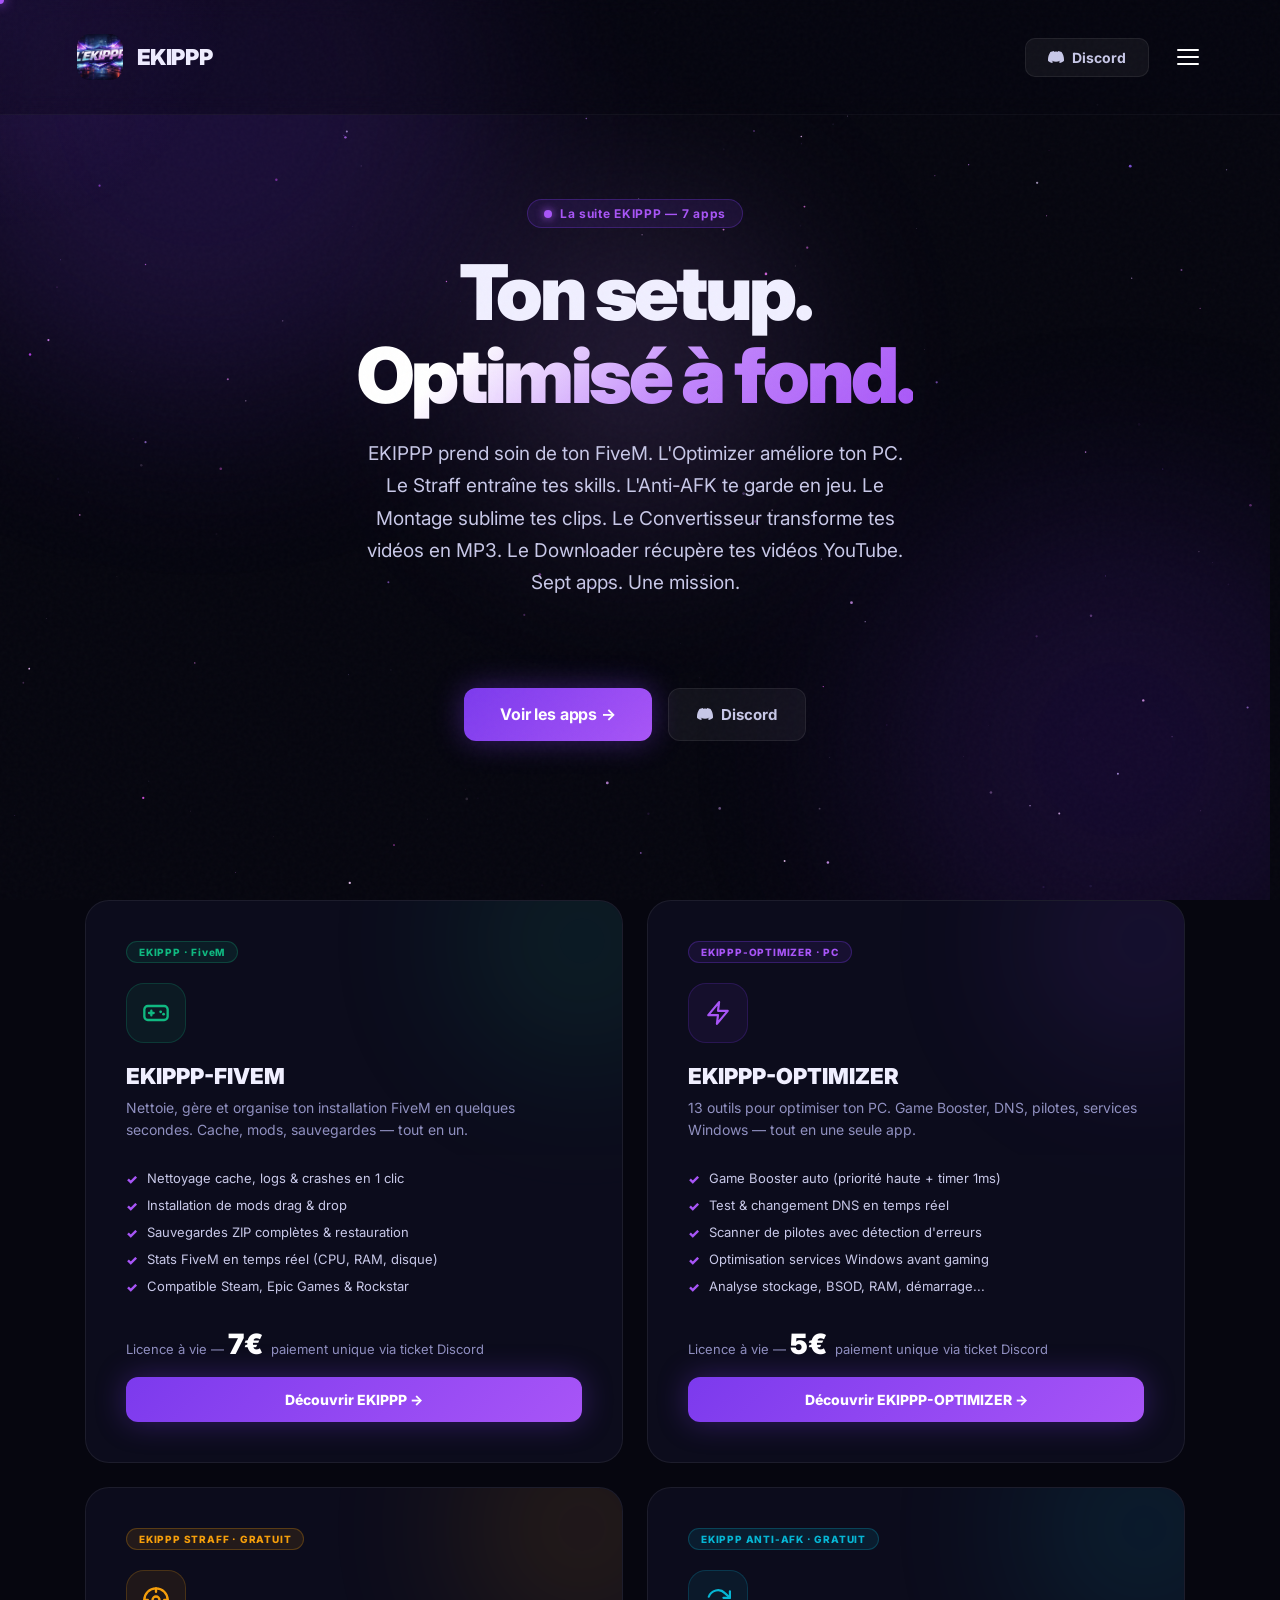
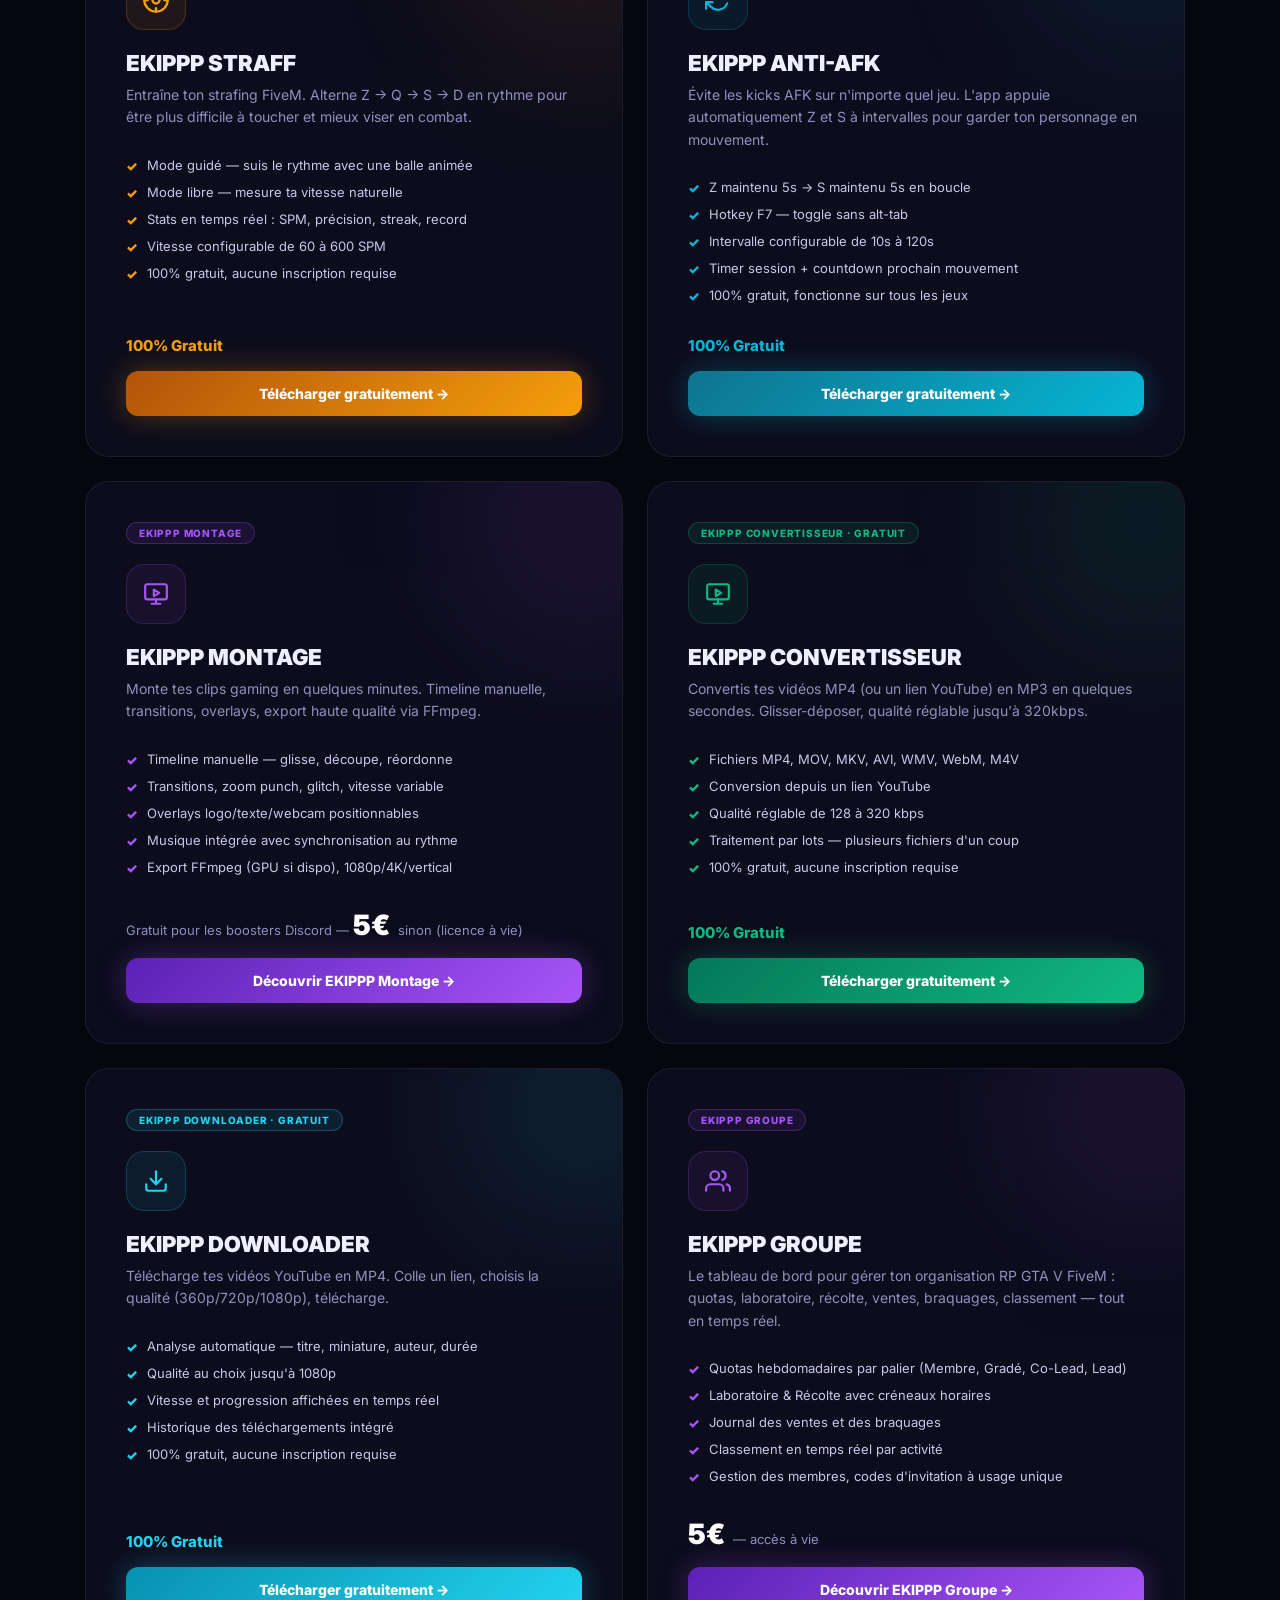
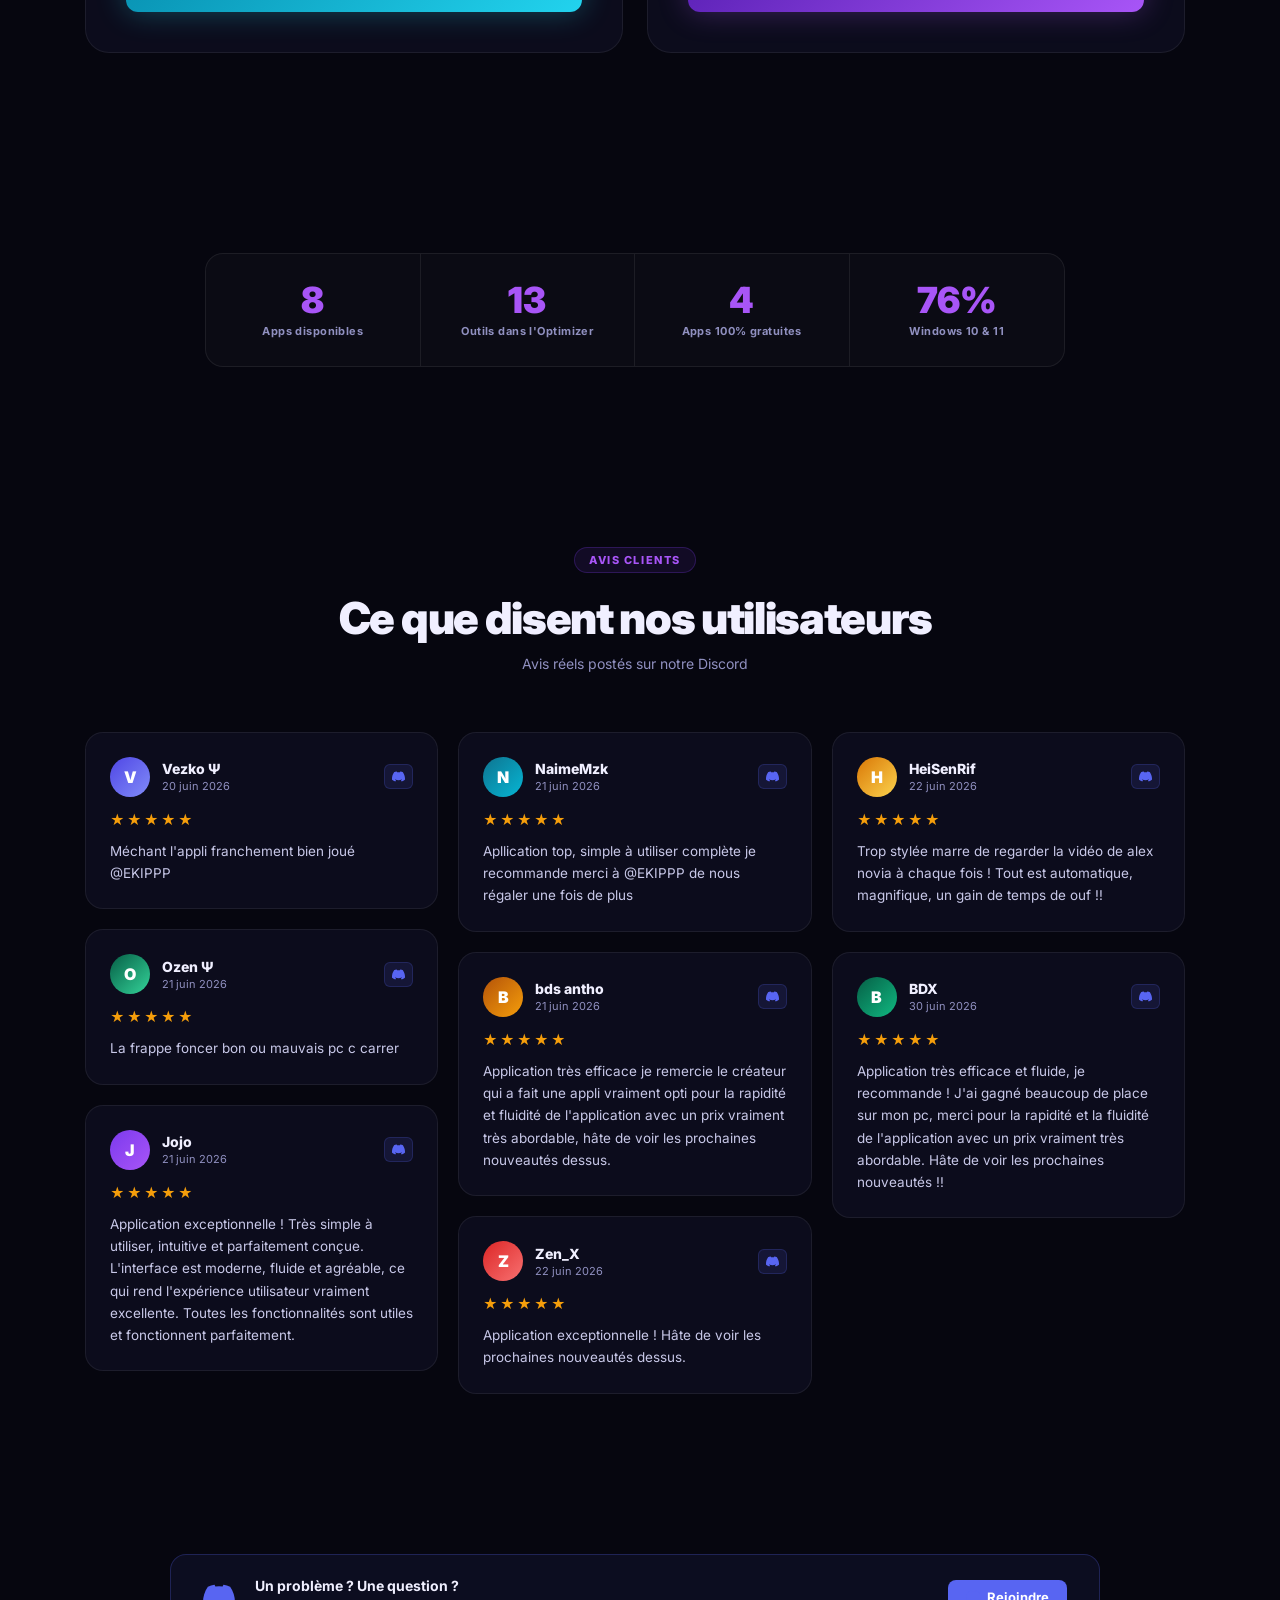
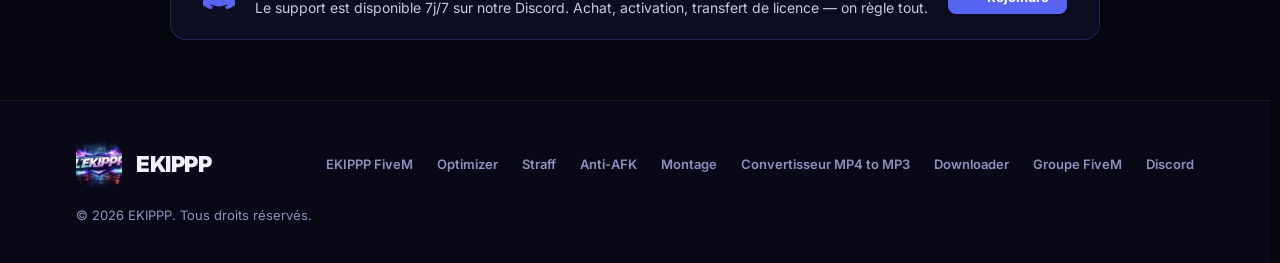
==== commit 529235b7: "Corrige plusieurs bugs responsive detectes lors d'un audit complet - footer-links sans flex-wrap (in" ====
--- a/index.html
+++ b/index.html
@@ -141,7 +141,7 @@
 /* FOOTER */
 footer{background:var(--bg2);border-top:1px solid var(--border);padding:40px 6%}
 .footer-inner{display:flex;align-items:center;justify-content:space-between;flex-wrap:wrap;gap:20px}
-.footer-links{display:flex;gap:24px}
+.footer-links{display:flex;gap:24px;flex-wrap:wrap}
 .footer-links a{color:var(--ts);font-size:13px;font-weight:600;transition:.2s}
 .footer-links a:hover{color:var(--pl)}
 .footer-copy{font-size:13px;color:var(--ts)}
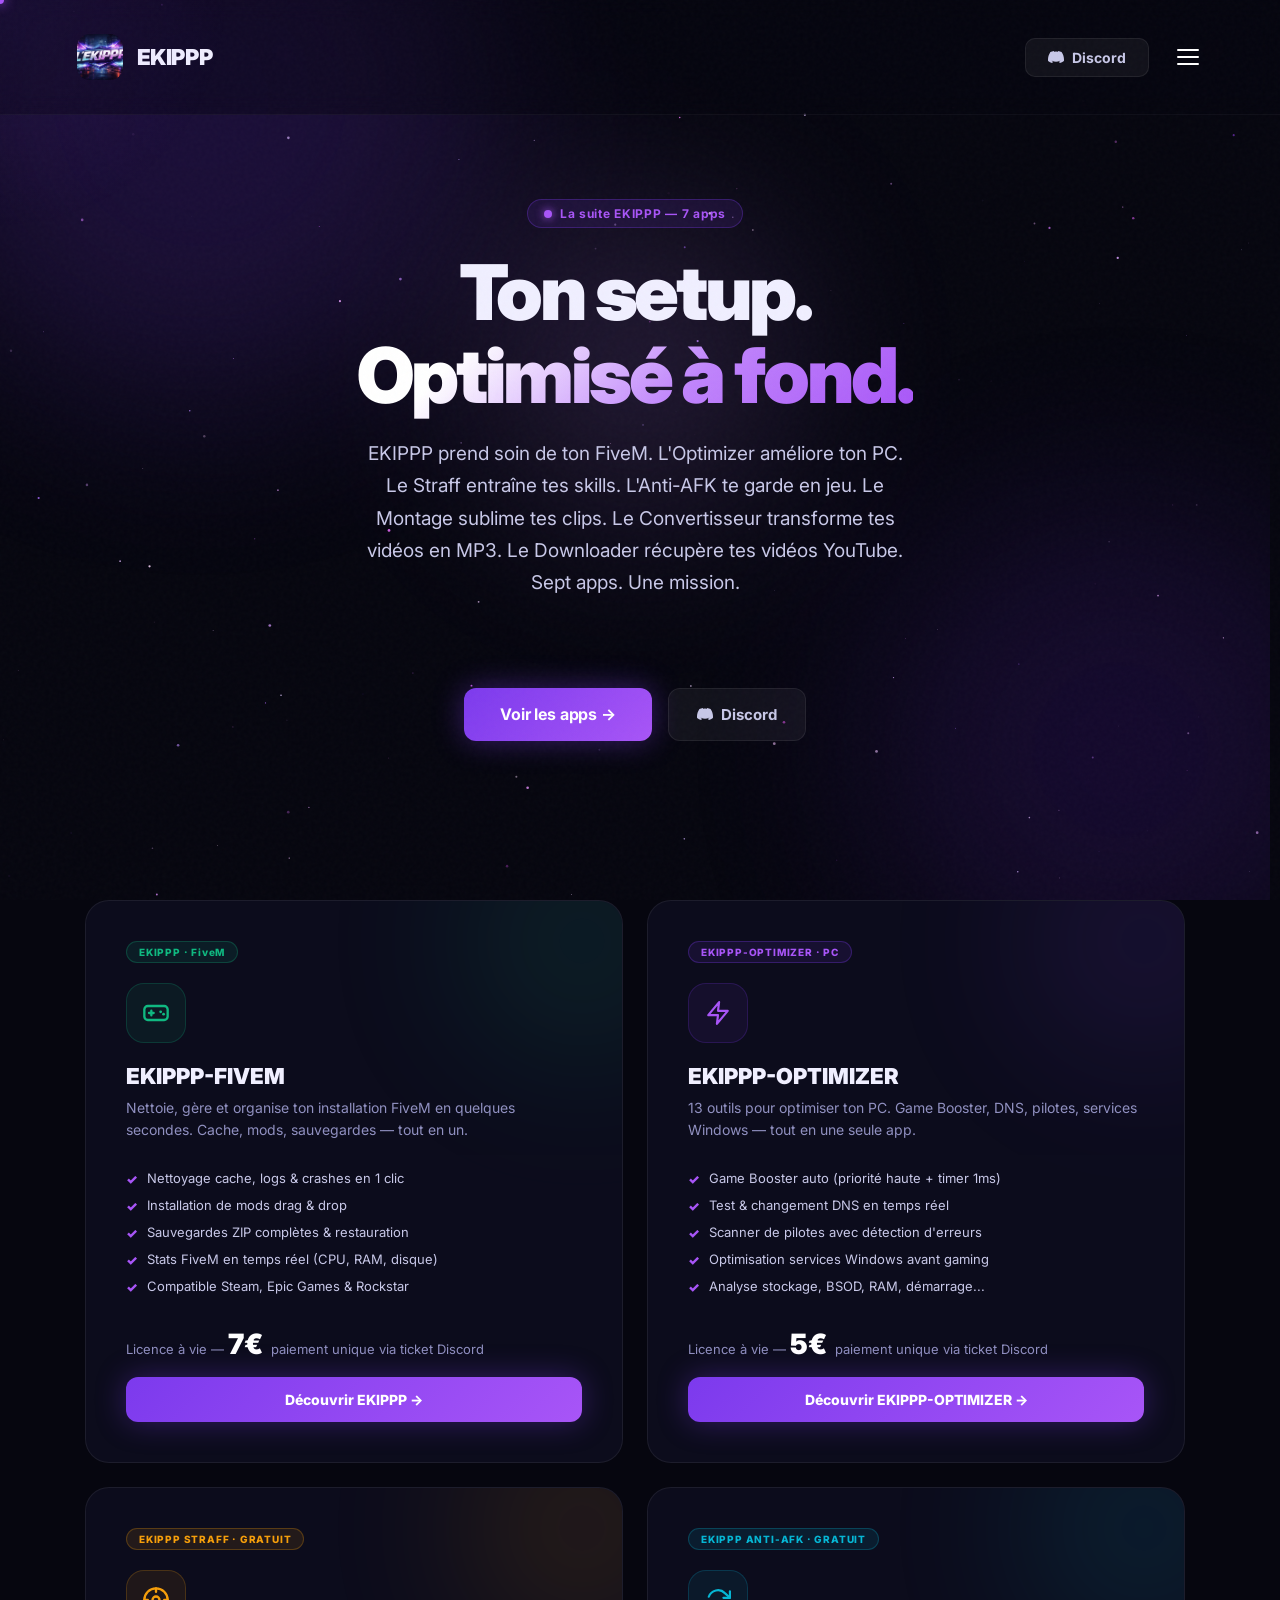
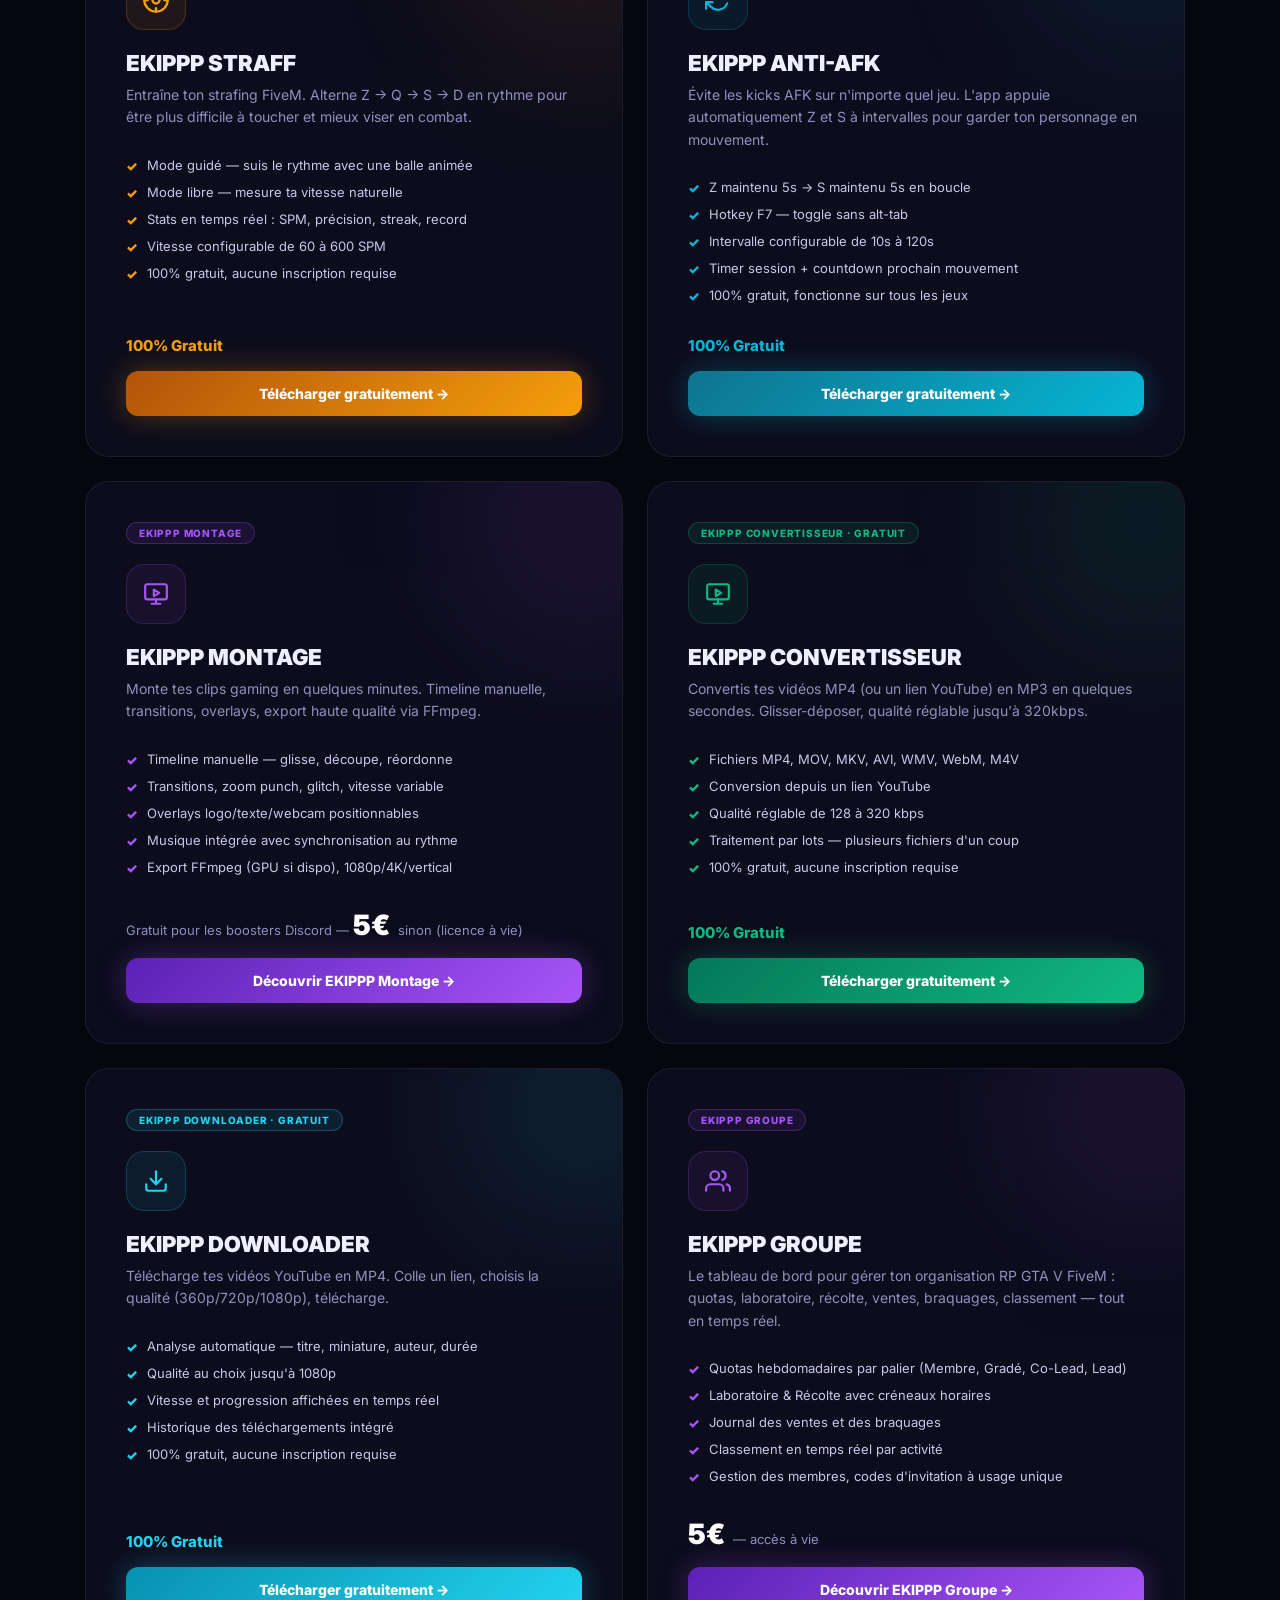
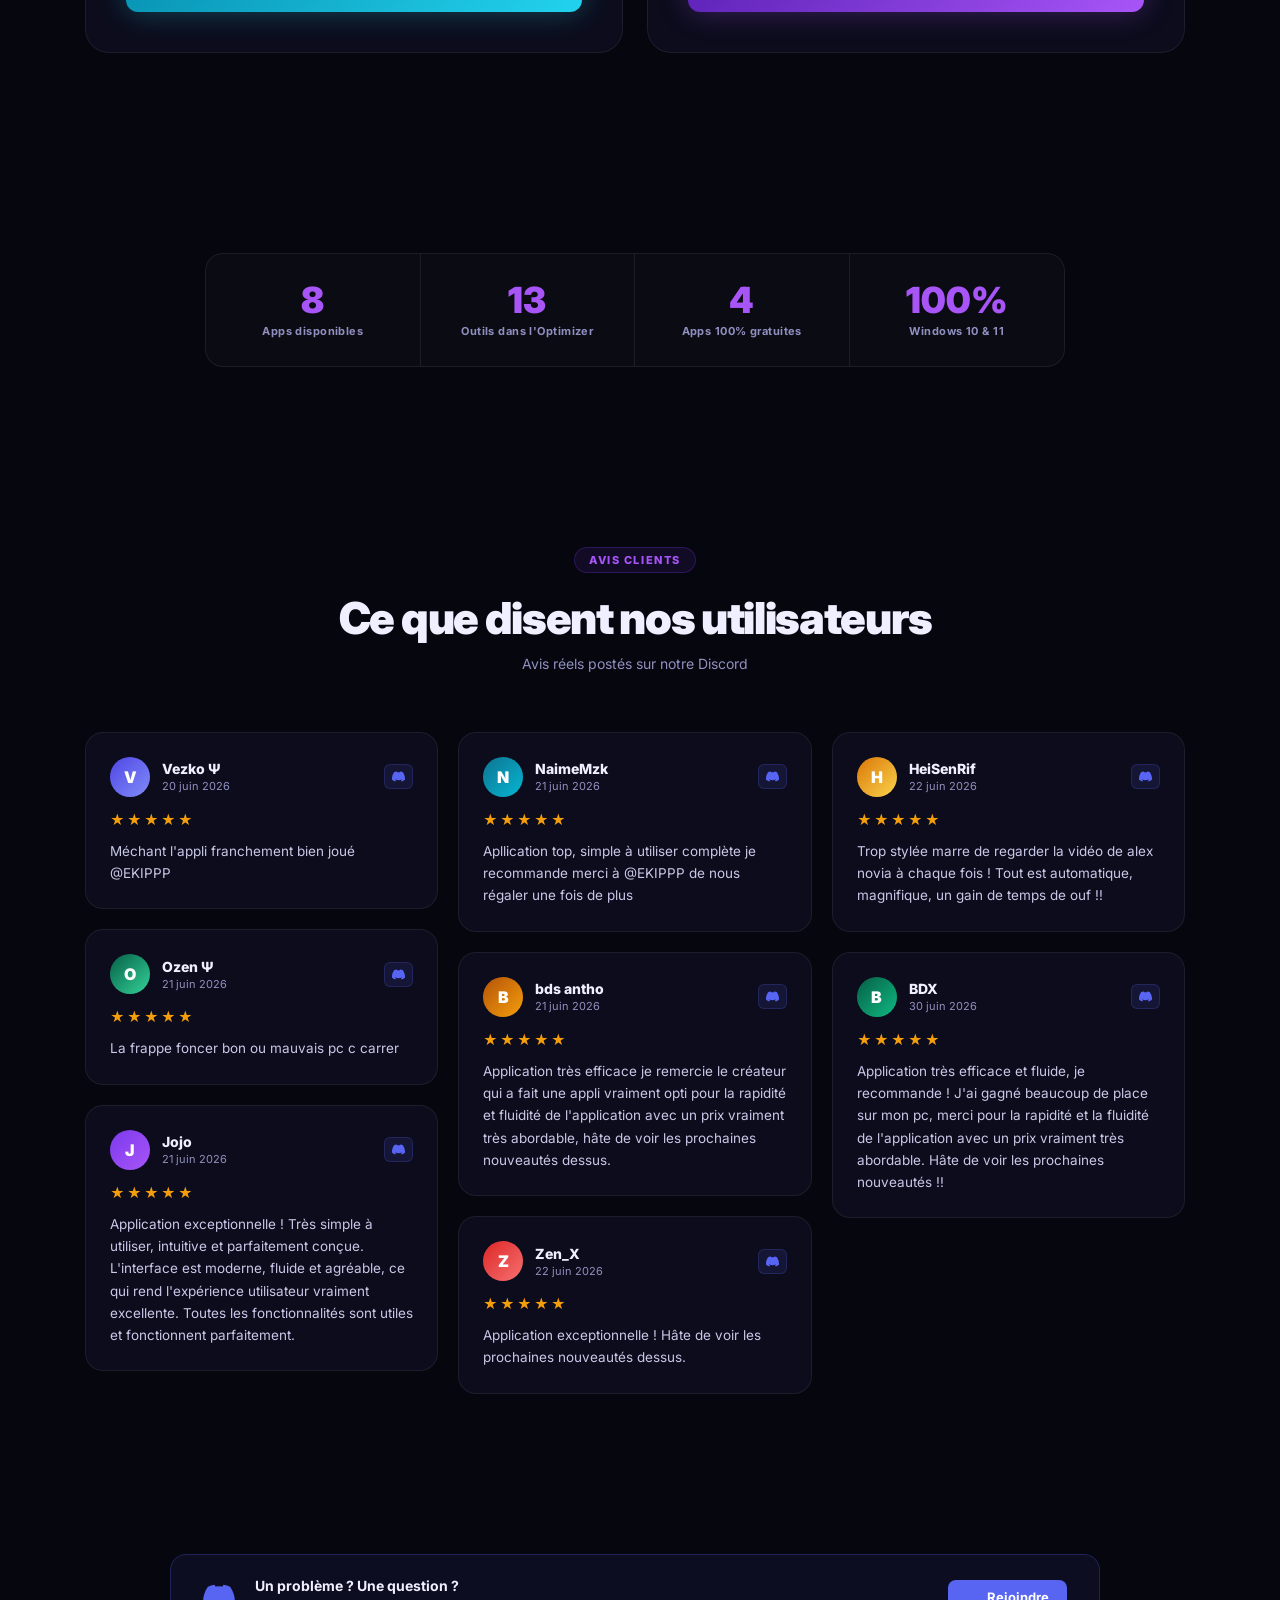
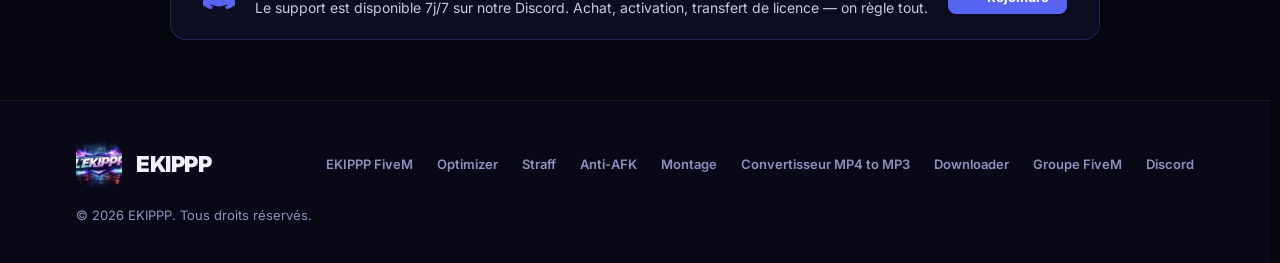
==== commit 0f663d46: "Rend le menu mobile plein ecran scrollable Le menu mobile (.mobile-menu) etait position:fixed;inset:" ====
--- a/index.html
+++ b/index.html
@@ -66,7 +66,7 @@
 .nav-burger.open span:nth-child(2){opacity:0}
 .nav-burger.open span:nth-child(3){transform:rotate(-45deg) translate(5px,-5px)}
 @media(max-width:1400px){.nav-links{display:none}.nav-burger{display:flex}}
-.mobile-menu{display:none;position:fixed;inset:0;top:0;z-index:999;background:rgba(6,6,15,.97);backdrop-filter:blur(20px);flex-direction:column;align-items:center;justify-content:center;gap:36px}
+.mobile-menu{display:none;position:fixed;inset:0;top:0;z-index:999;overflow-y:auto;padding:100px 20px 40px;background:rgba(6,6,15,.97);backdrop-filter:blur(20px);flex-direction:column;align-items:center;justify-content:center;gap:36px}
 .mobile-menu.open{display:flex}
 .mobile-menu a{font-size:22px;font-weight:700;color:#fff;text-decoration:none;transition:.2s}
 .mobile-menu a:hover{color:var(--pl)}
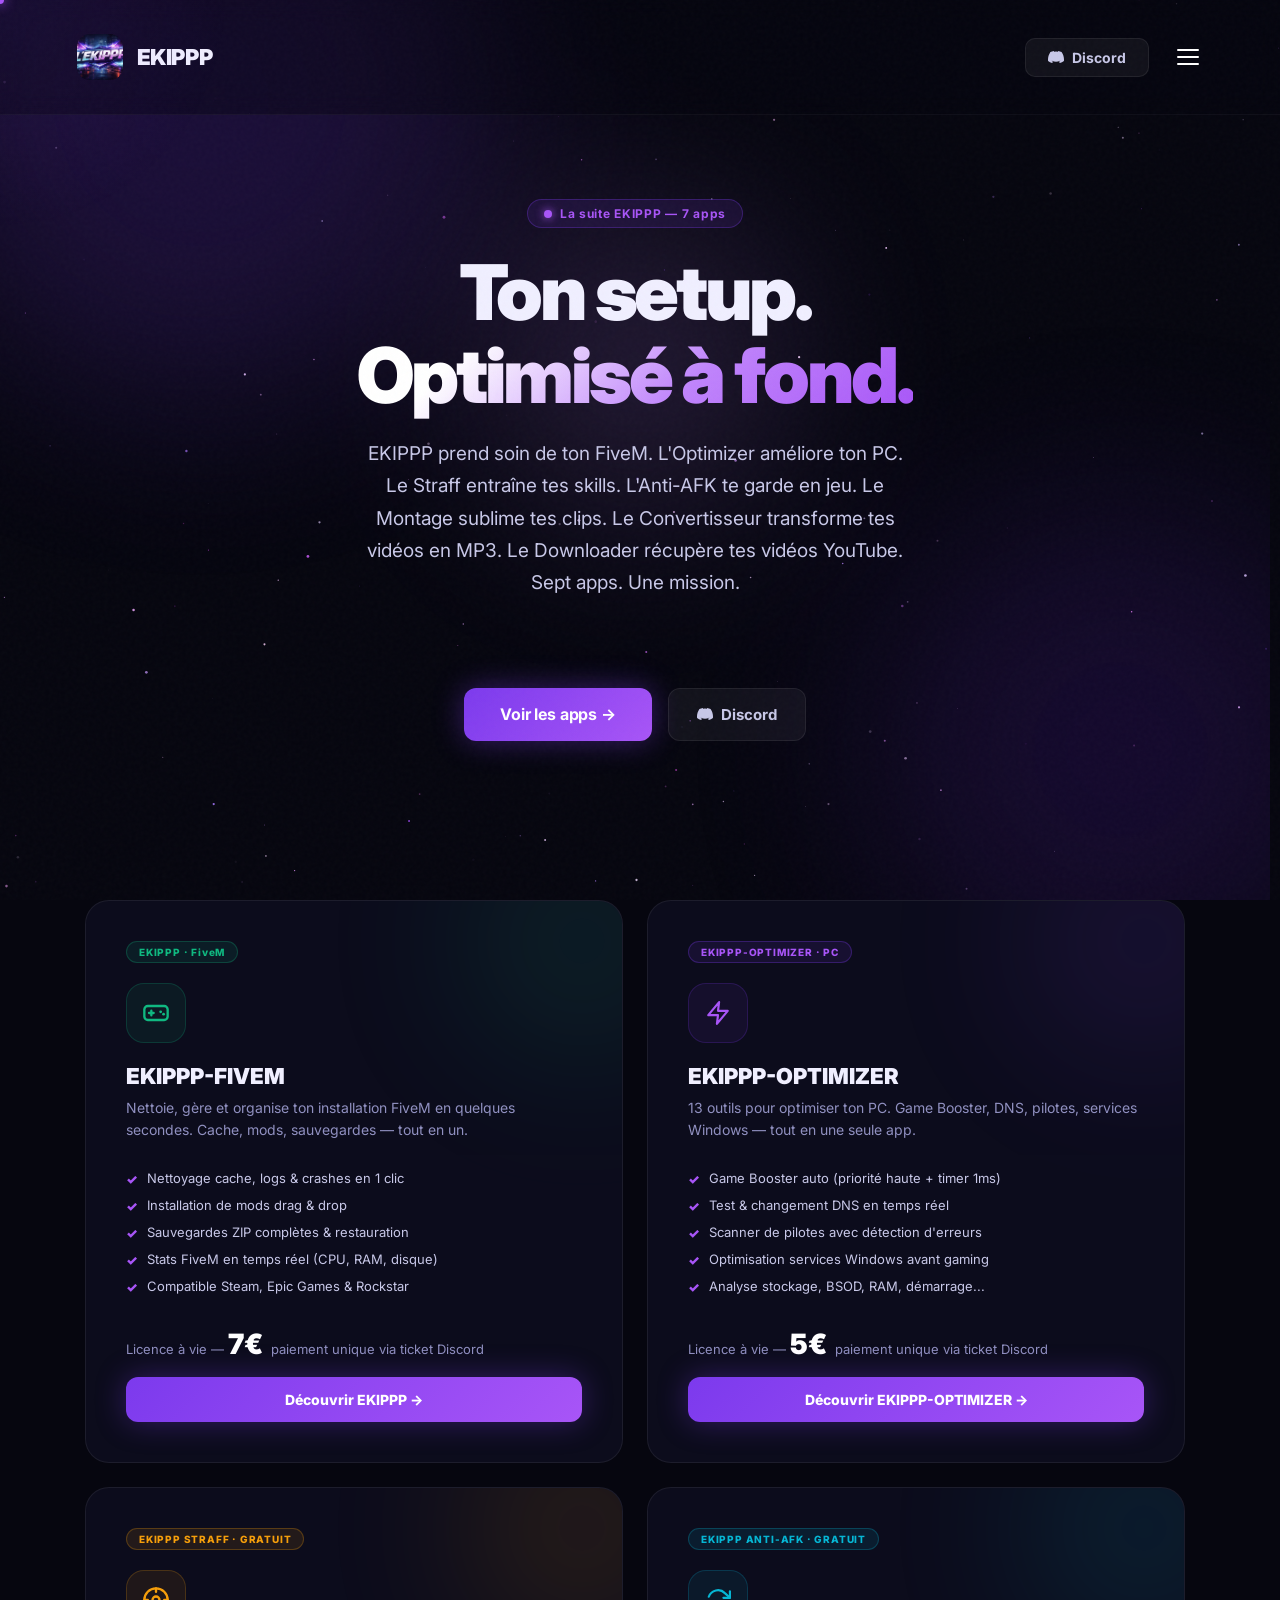
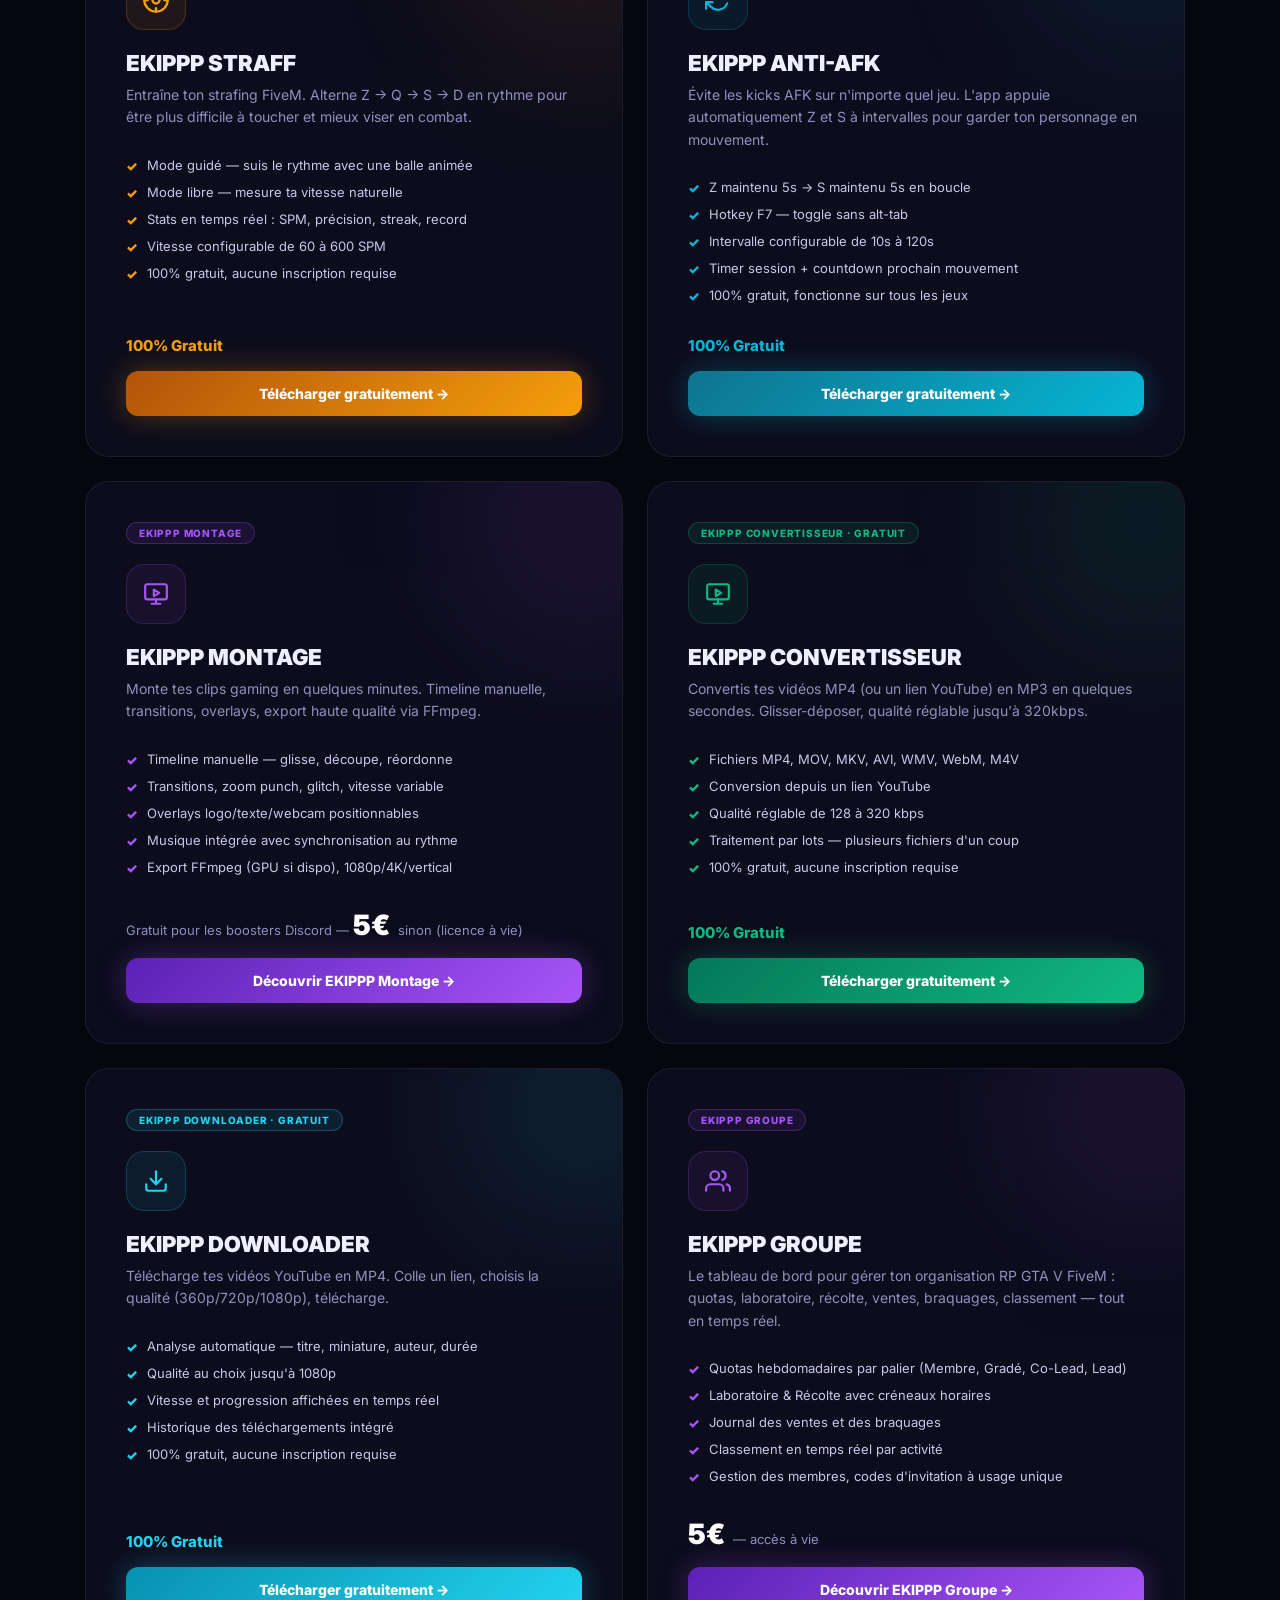
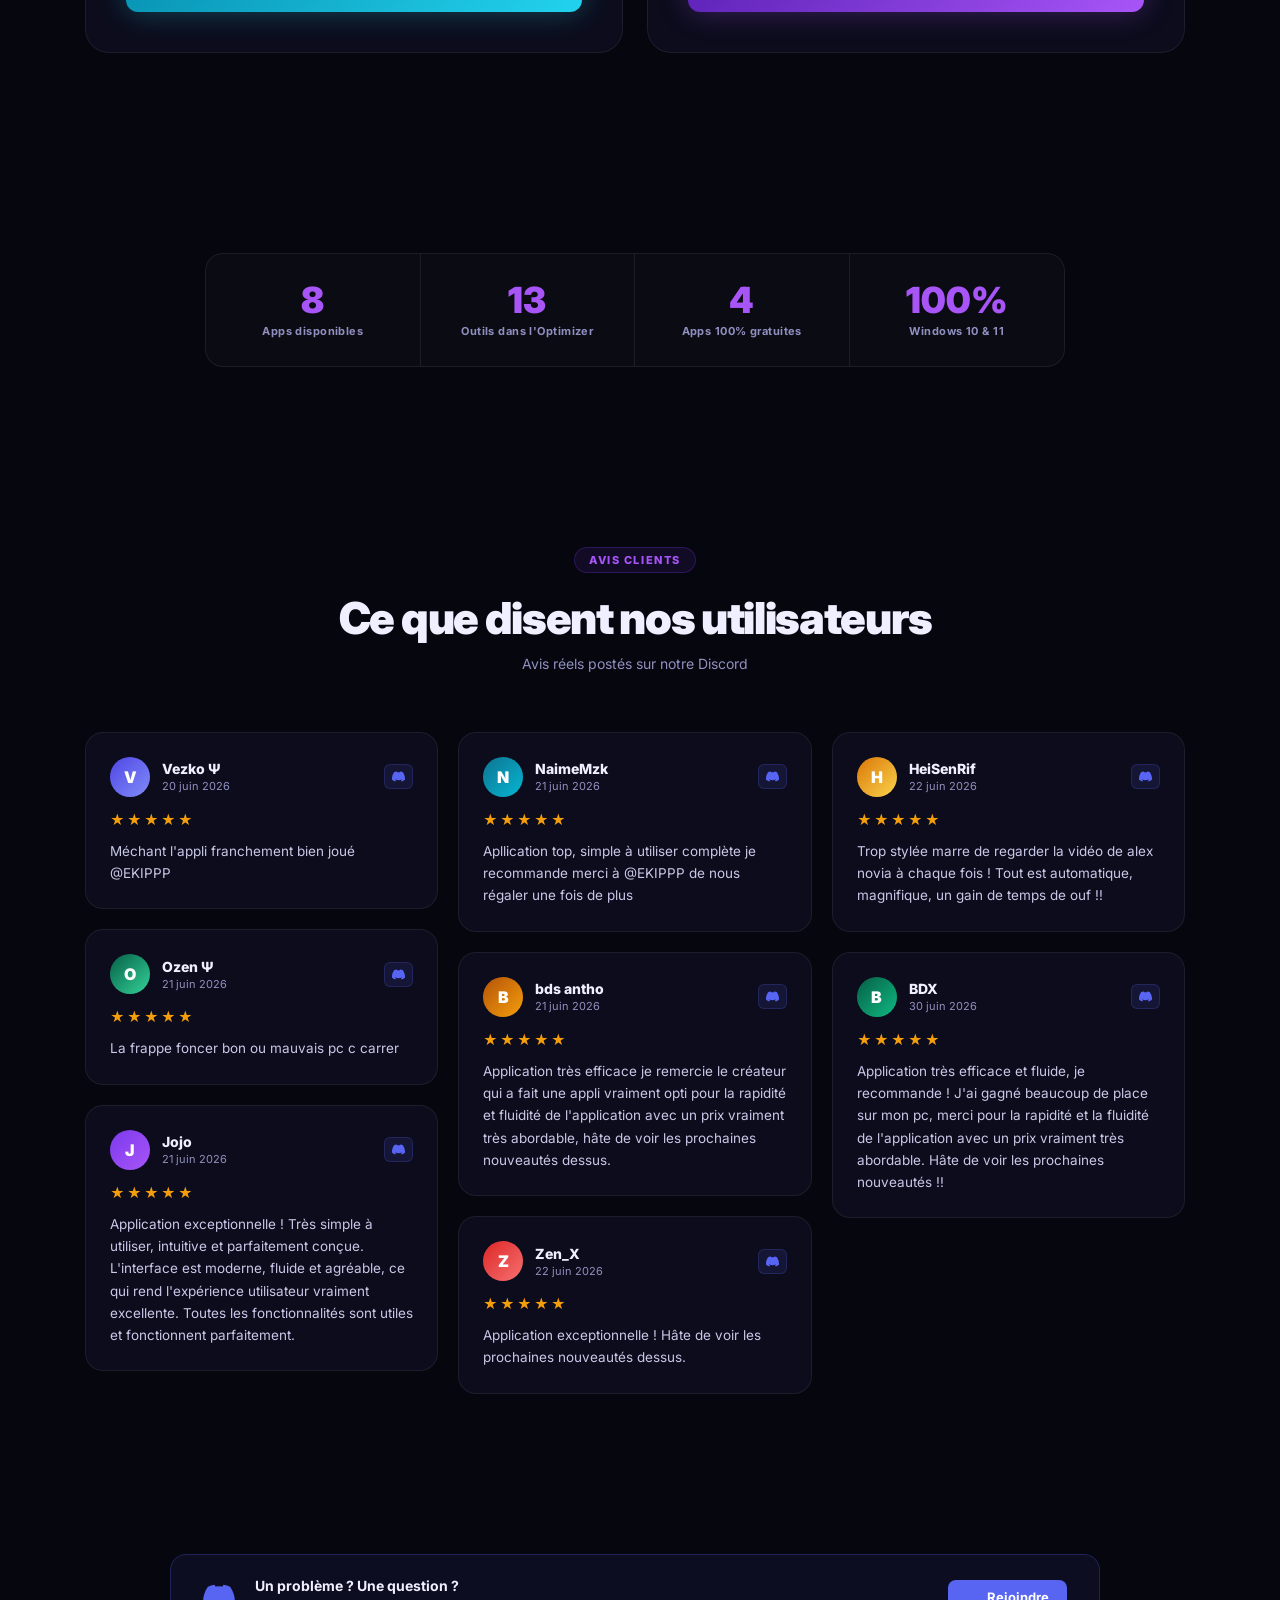
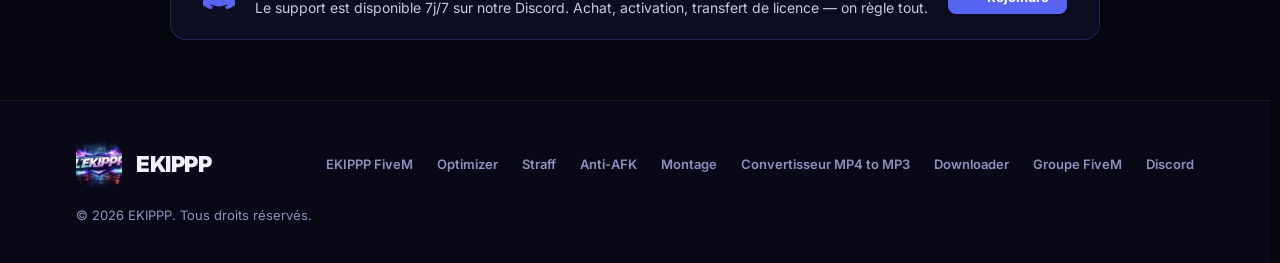
==== commit f50fa7c2: "Corrige le scroll bloque vers le haut dans le menu mobile justify-content:center sur un conteneur fl" ====
--- a/index.html
+++ b/index.html
@@ -66,7 +66,7 @@
 .nav-burger.open span:nth-child(2){opacity:0}
 .nav-burger.open span:nth-child(3){transform:rotate(-45deg) translate(5px,-5px)}
 @media(max-width:1400px){.nav-links{display:none}.nav-burger{display:flex}}
-.mobile-menu{display:none;position:fixed;inset:0;top:0;z-index:999;overflow-y:auto;padding:100px 20px 40px;background:rgba(6,6,15,.97);backdrop-filter:blur(20px);flex-direction:column;align-items:center;justify-content:center;gap:36px}
+.mobile-menu{display:none;position:fixed;inset:0;top:0;z-index:999;overflow-y:auto;padding:100px 20px 40px;background:rgba(6,6,15,.97);backdrop-filter:blur(20px);flex-direction:column;align-items:center;justify-content:flex-start;gap:36px}
 .mobile-menu.open{display:flex}
 .mobile-menu a{font-size:22px;font-weight:700;color:#fff;text-decoration:none;transition:.2s}
 .mobile-menu a:hover{color:var(--pl)}
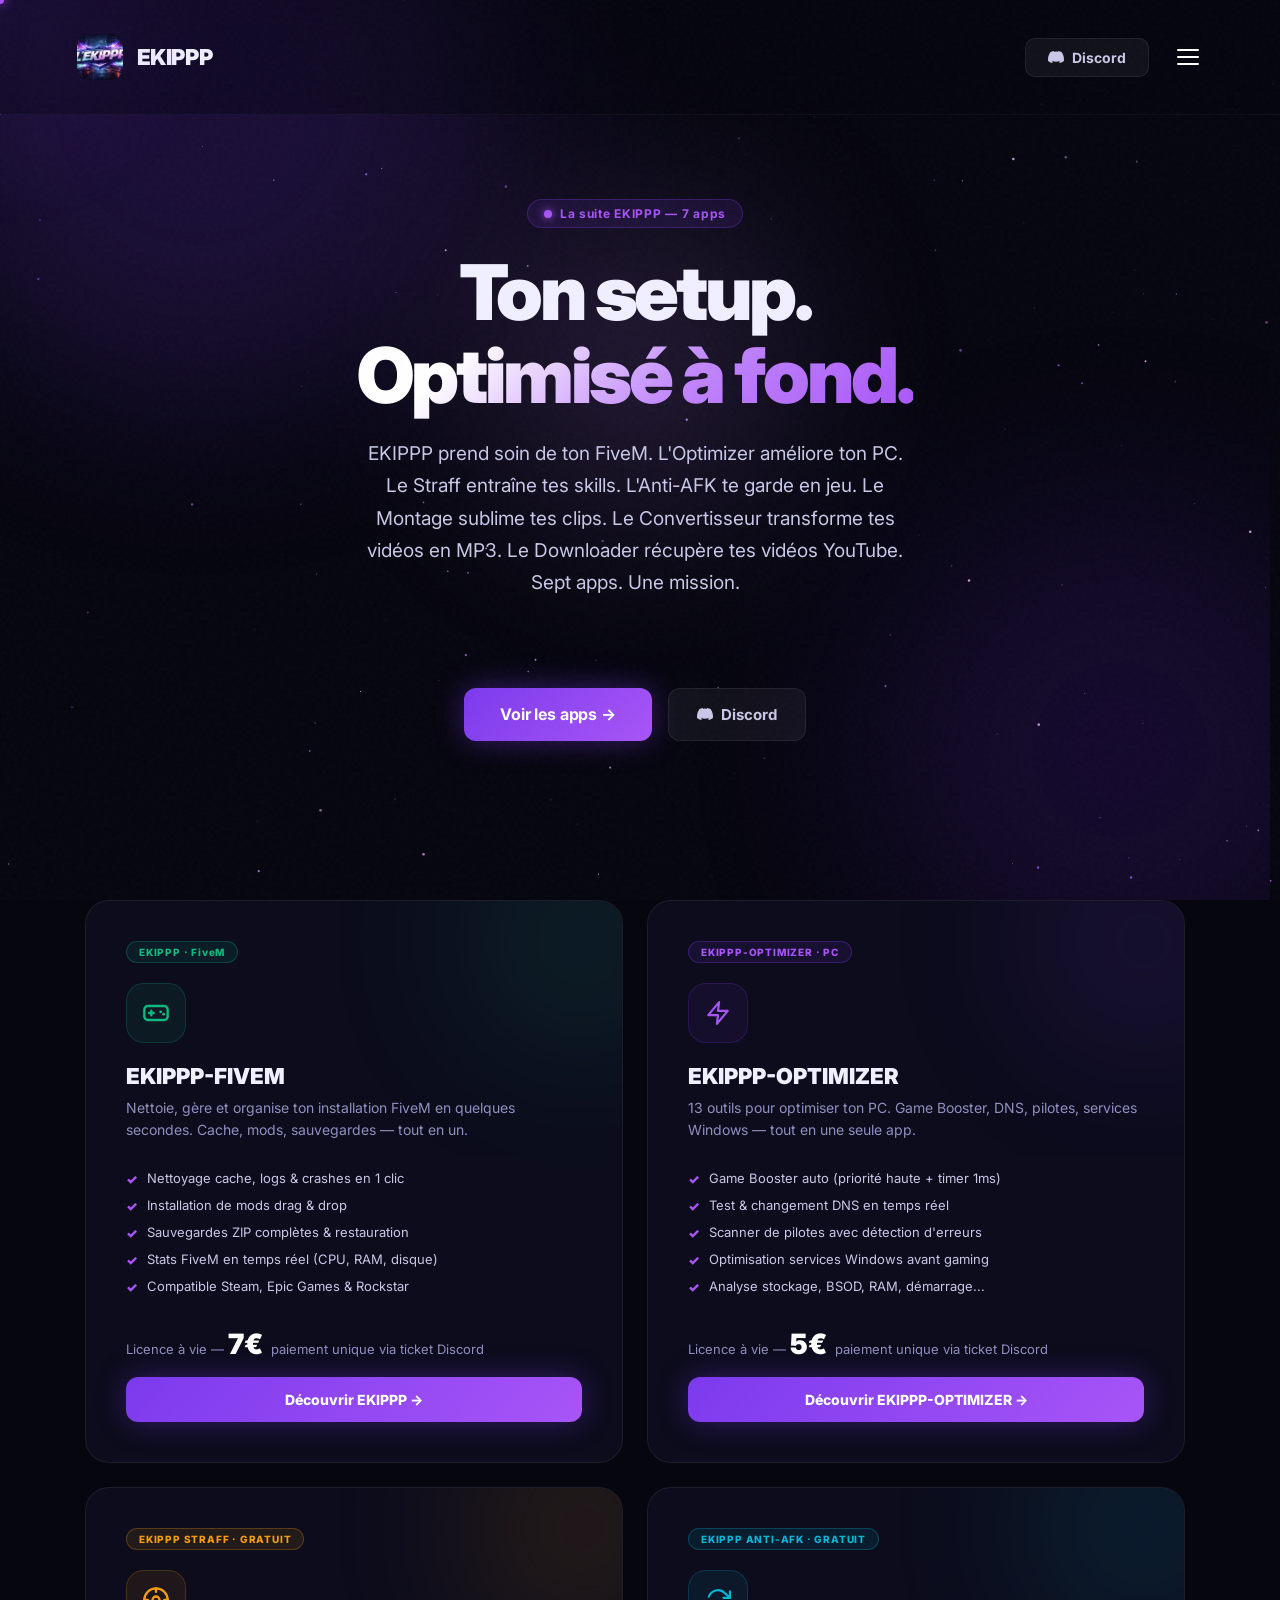
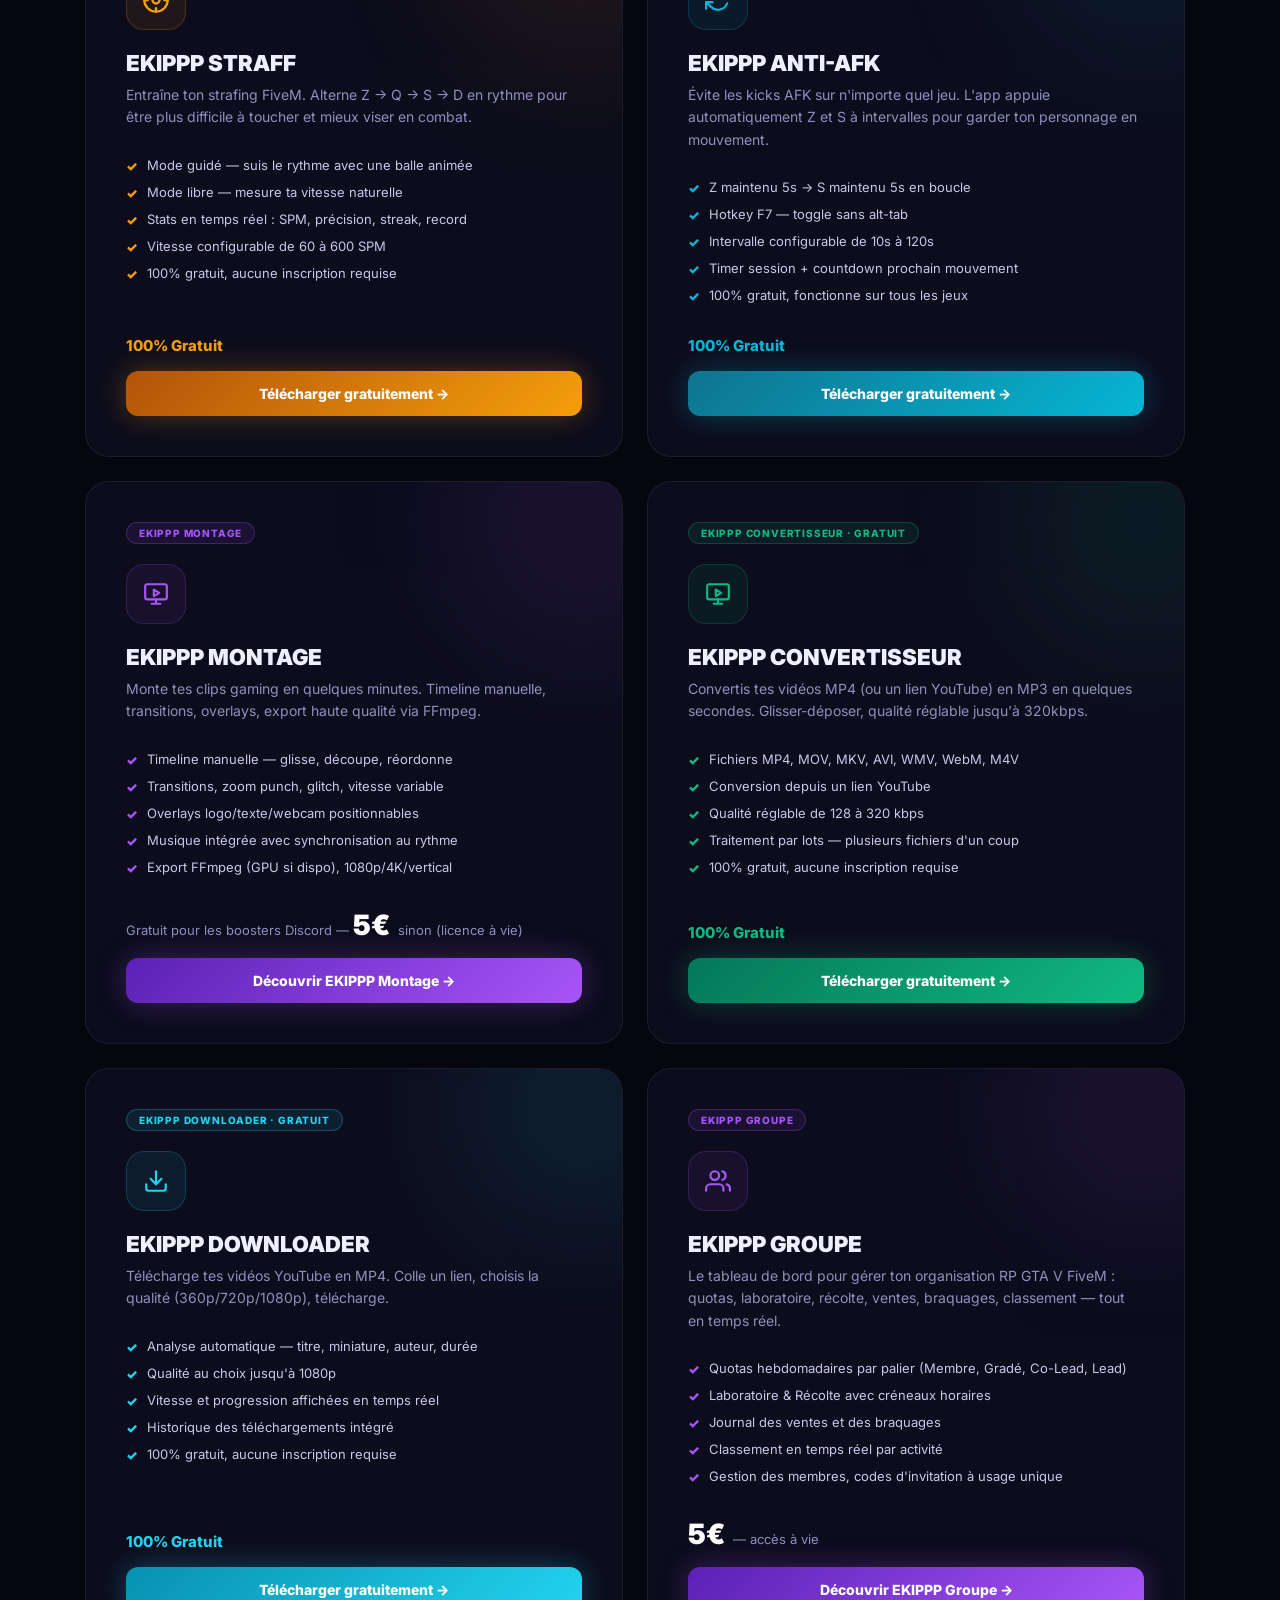
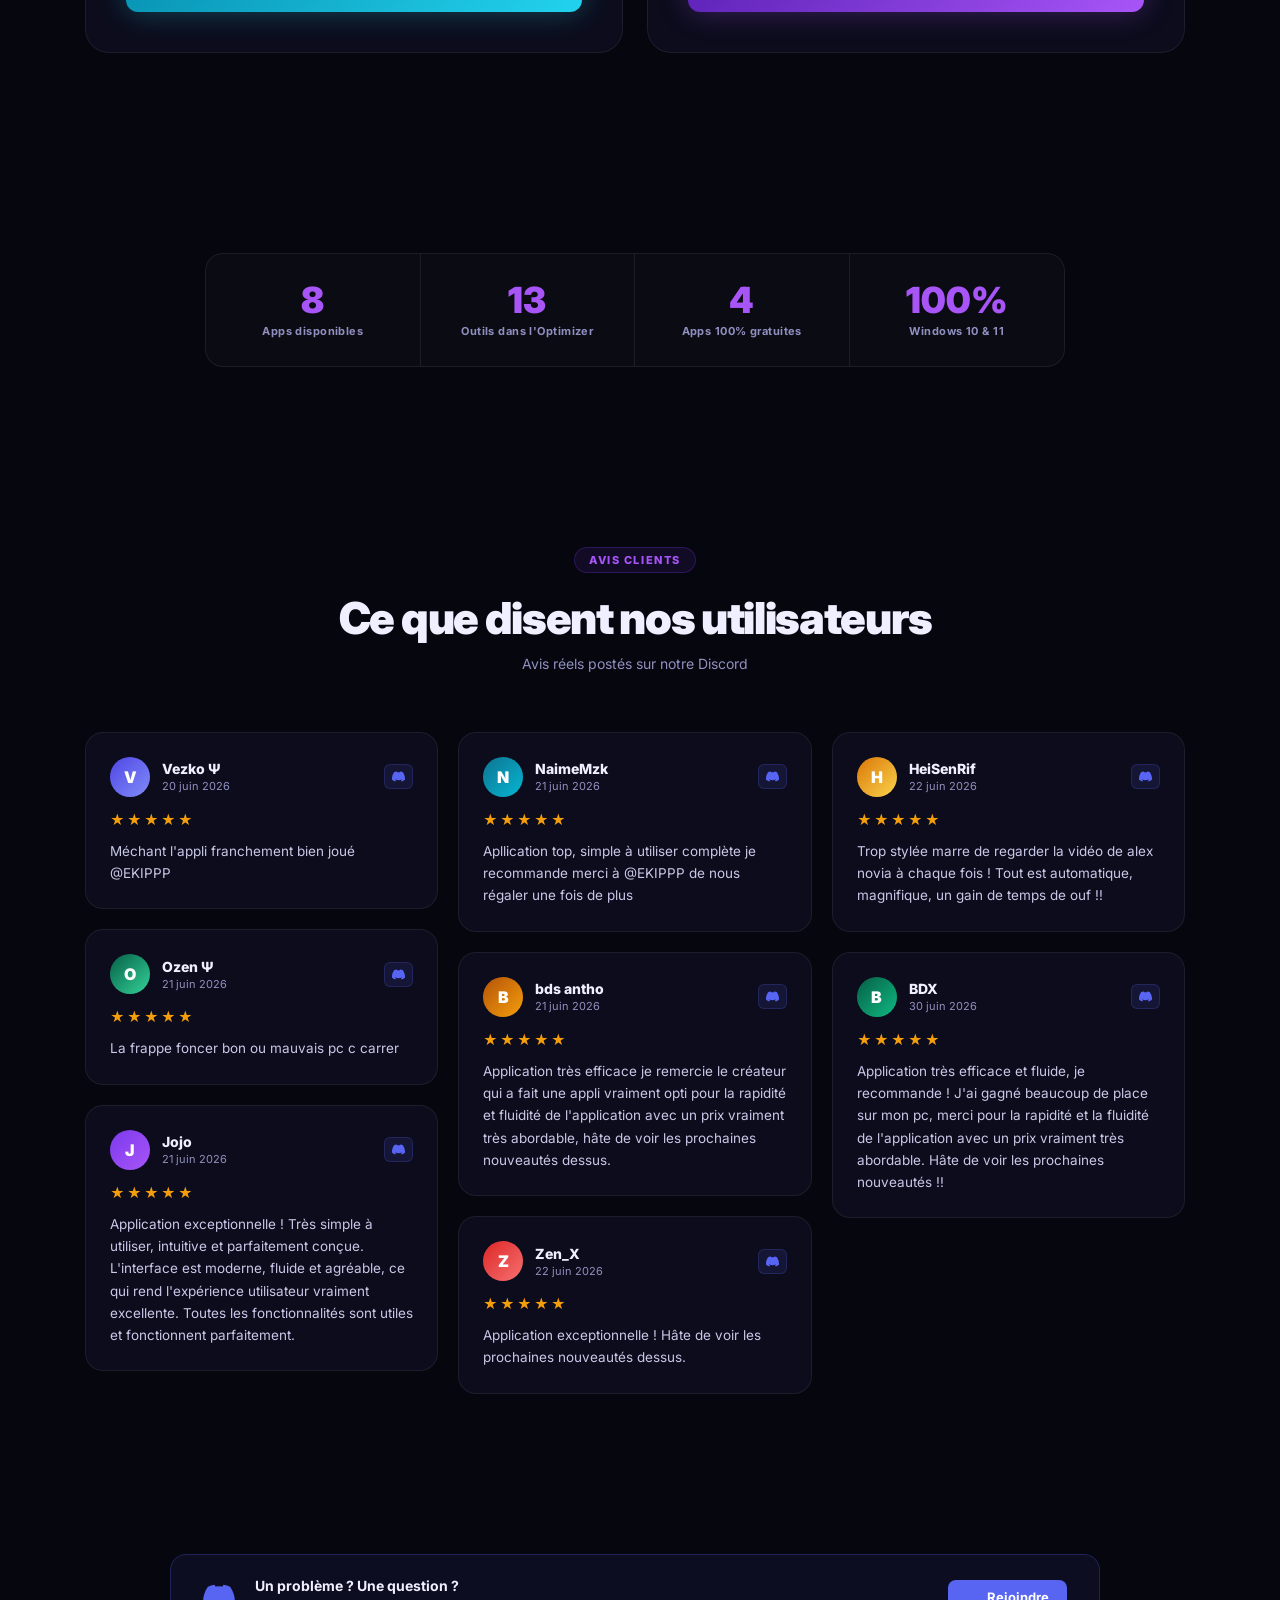
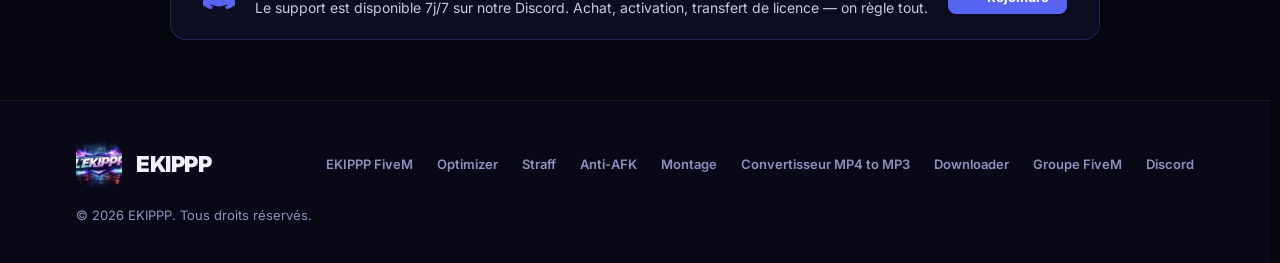
==== commit ea4fa97f: "Corrige le premier lien du menu mobile coupe sous la nav Le menu mobile demarrait a 100px du haut, m" ====
--- a/index.html
+++ b/index.html
@@ -66,7 +66,7 @@
 .nav-burger.open span:nth-child(2){opacity:0}
 .nav-burger.open span:nth-child(3){transform:rotate(-45deg) translate(5px,-5px)}
 @media(max-width:1400px){.nav-links{display:none}.nav-burger{display:flex}}
-.mobile-menu{display:none;position:fixed;inset:0;top:0;z-index:999;overflow-y:auto;padding:100px 20px 40px;background:rgba(6,6,15,.97);backdrop-filter:blur(20px);flex-direction:column;align-items:center;justify-content:flex-start;gap:36px}
+.mobile-menu{display:none;position:fixed;inset:0;top:0;z-index:999;overflow-y:auto;padding:140px 20px 40px;background:rgba(6,6,15,.97);backdrop-filter:blur(20px);flex-direction:column;align-items:center;justify-content:flex-start;gap:36px}
 .mobile-menu.open{display:flex}
 .mobile-menu a{font-size:22px;font-weight:700;color:#fff;text-decoration:none;transition:.2s}
 .mobile-menu a:hover{color:var(--pl)}
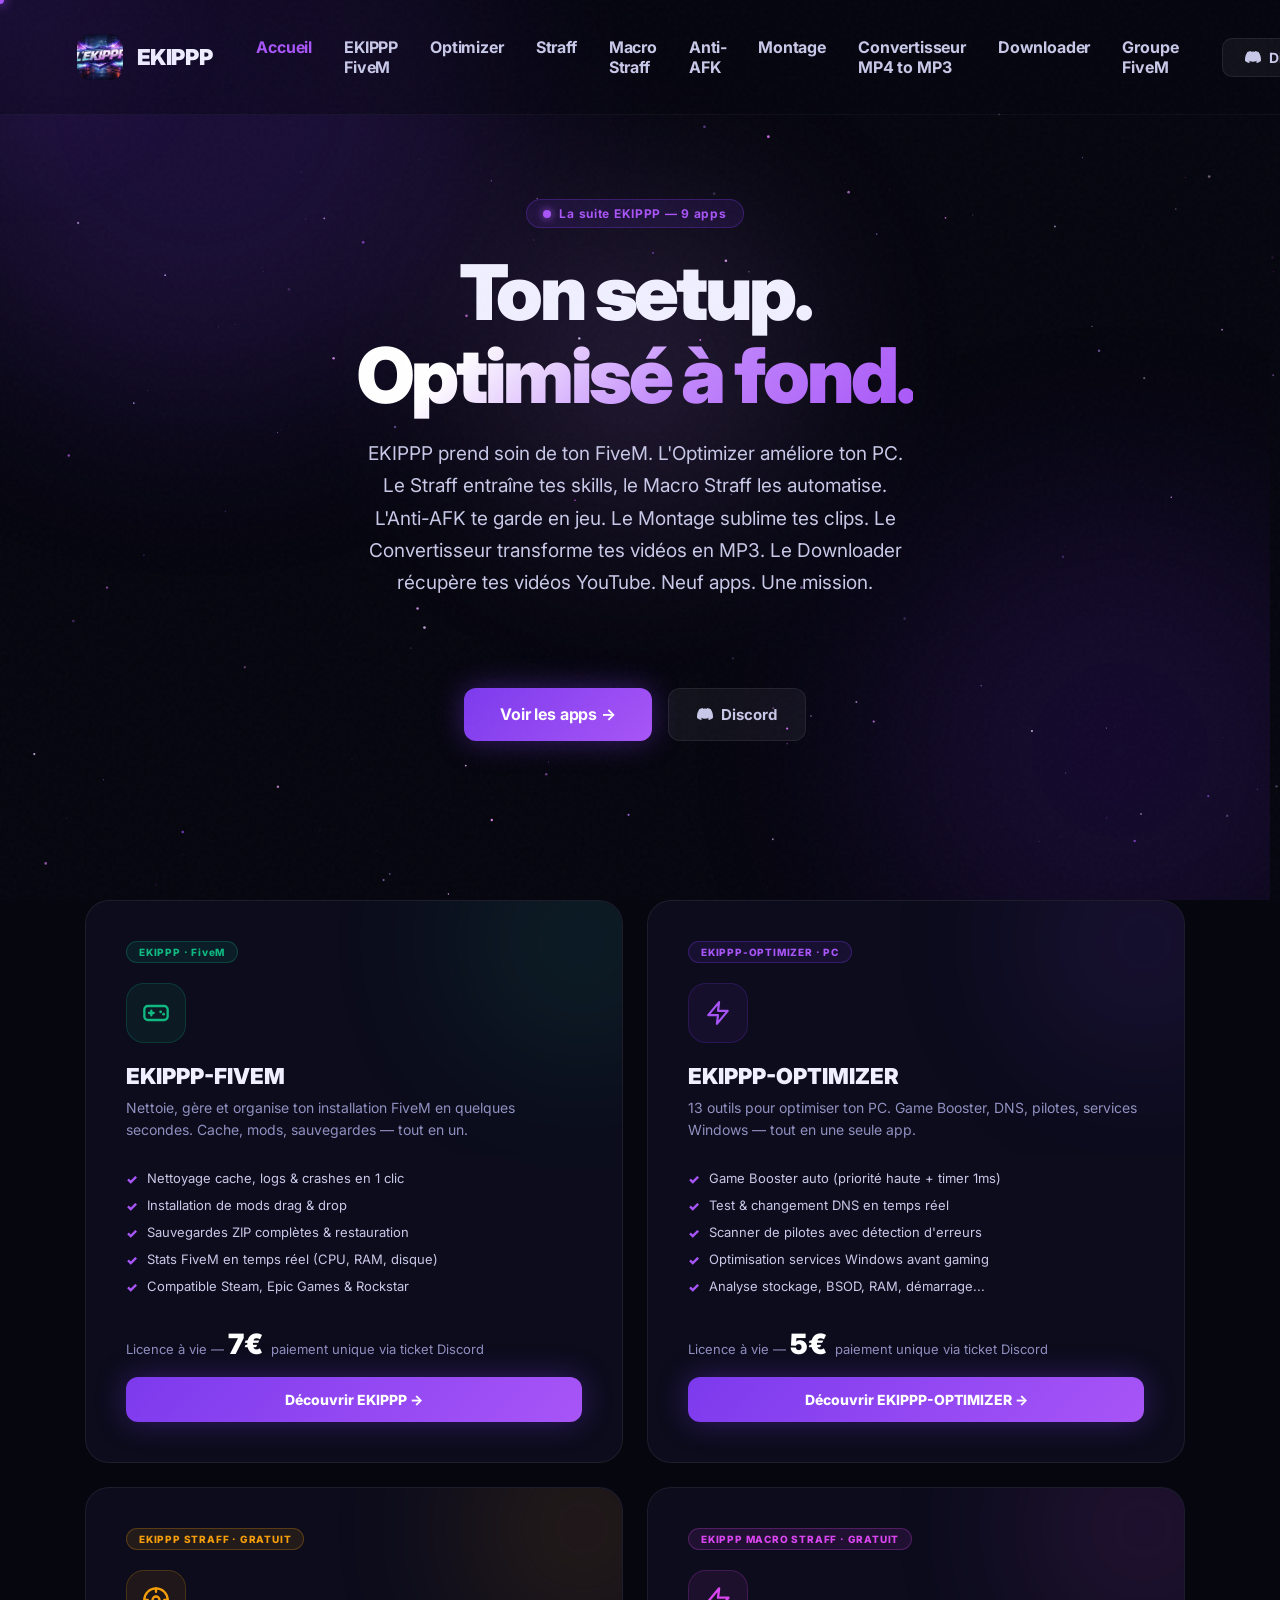
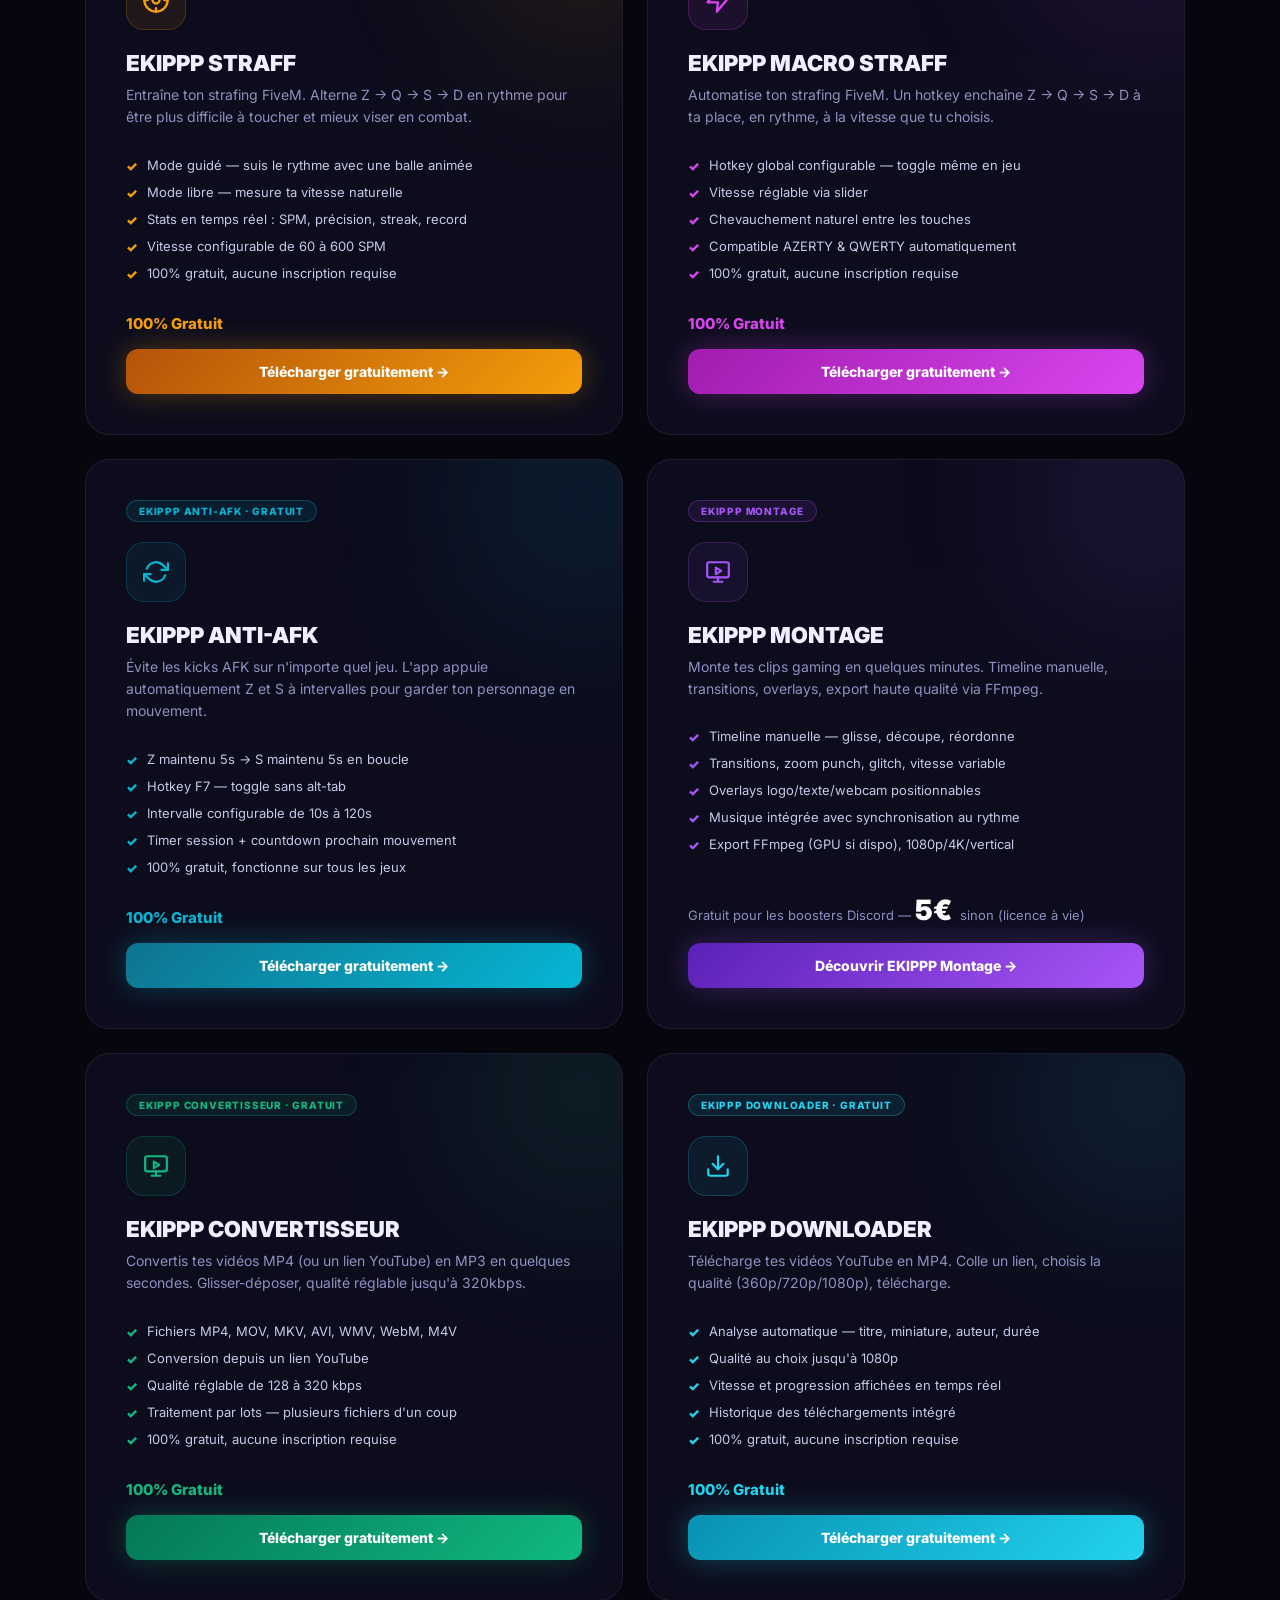
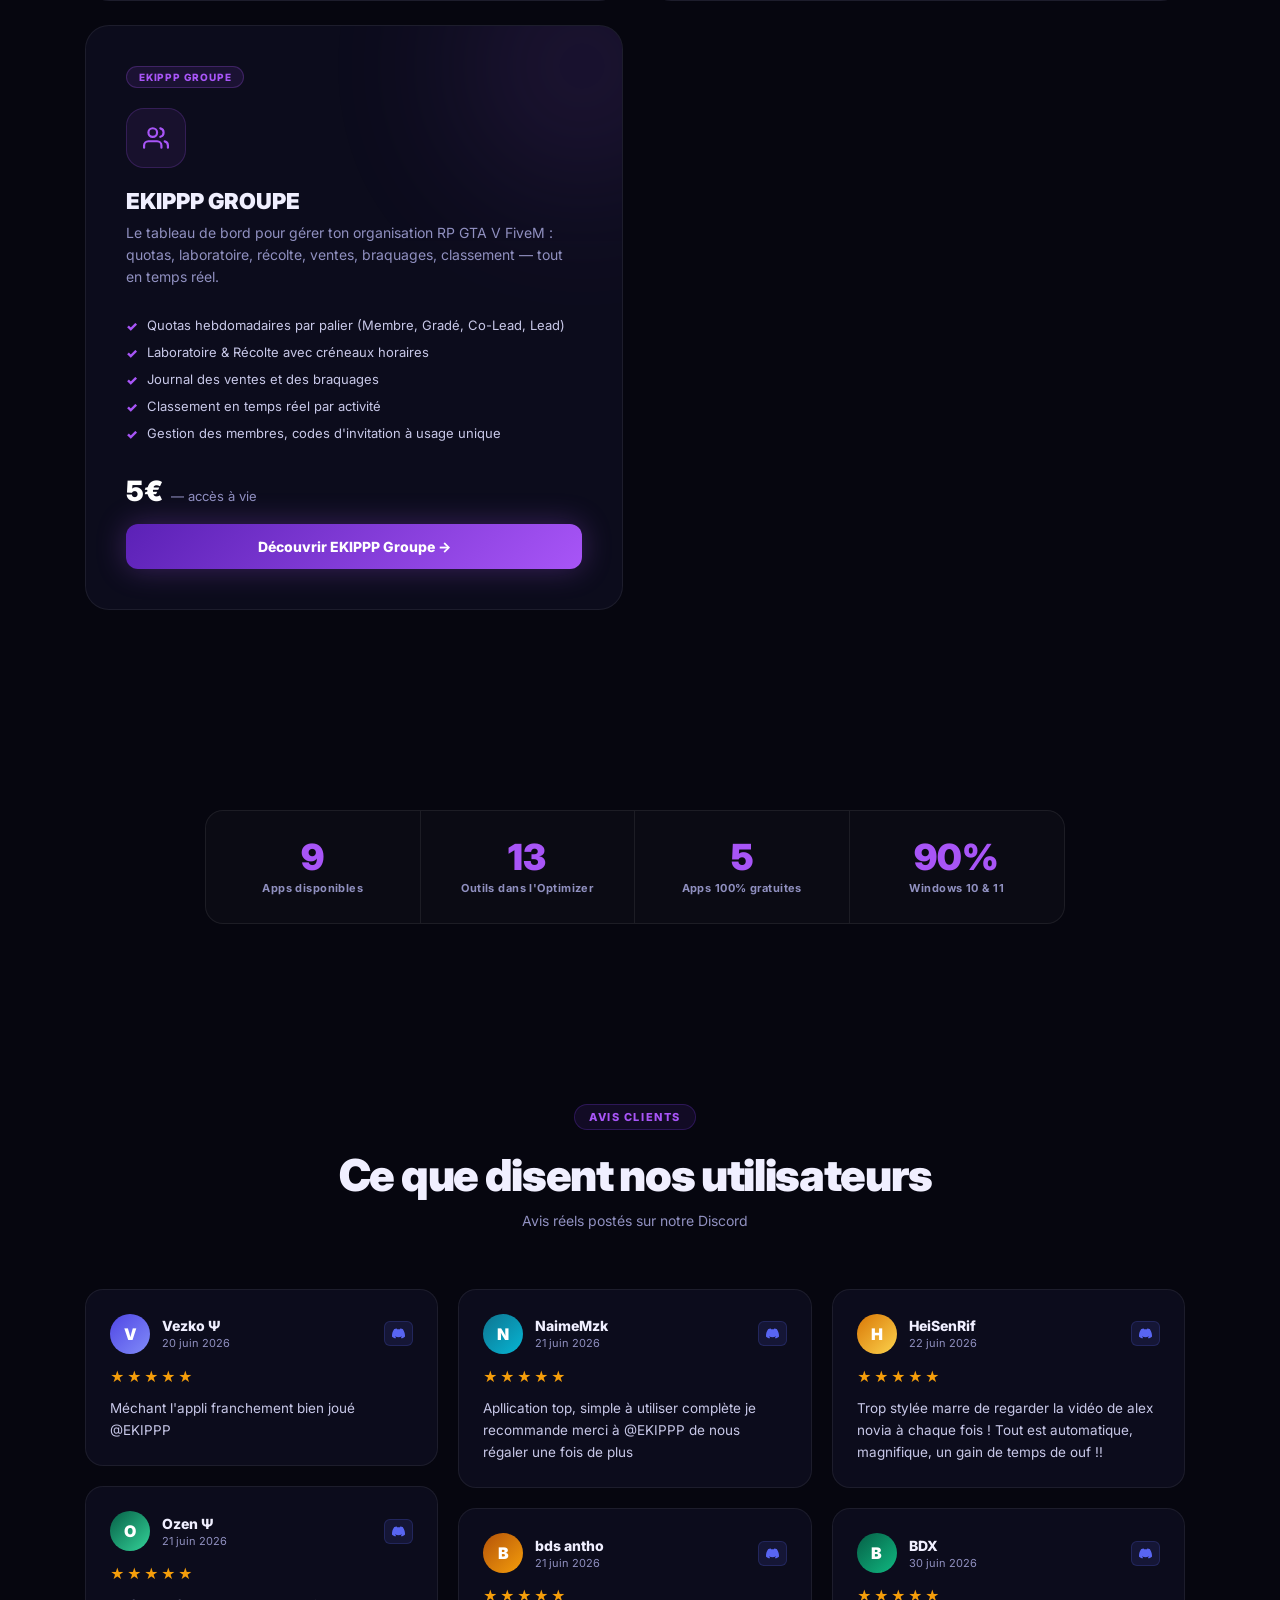
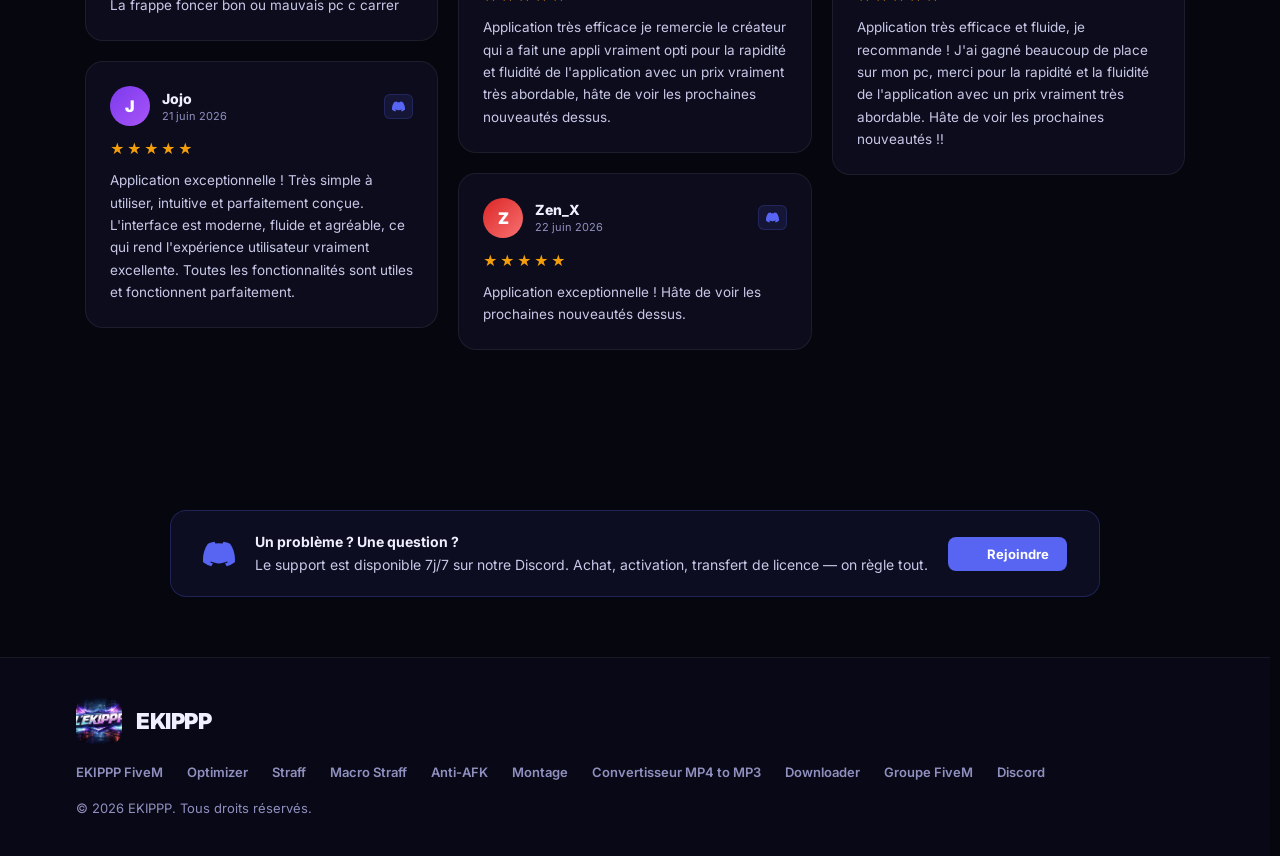
==== commit f24ae8ea: "Ajoute Ekippp Macro Straff au site (9e app, gratuite) Nouvelle page macrostraff.html + carte produit" ====
--- a/index.html
+++ b/index.html
@@ -4,24 +4,24 @@
 <meta charset="UTF-8"/>
 <meta name="viewport" content="width=device-width,initial-scale=1"/>
 <title>EKIPPP — La suite complète pour les joueurs PC</title>
-<meta name="description" content="7 apps pour les joueurs PC : EKIPPP FiveM, Optimizer, Straff, Anti-AFK, Montage, Convertisseur et Downloader. Optimise ton PC, entraîne tes skills, reste en jeu, monte tes clips, convertis et télécharge tes vidéos. à partir de gratuit, 4 apps 100% gratuites."/>
+<meta name="description" content="9 apps pour les joueurs PC : EKIPPP FiveM, Optimizer, Straff, Macro Straff, Anti-AFK, Montage, Convertisseur, Downloader et Groupe FiveM. Optimise ton PC, entraîne tes skills, automatise ton straff, reste en jeu, monte tes clips, convertis et télécharge tes vidéos. à partir de gratuit, 5 apps 100% gratuites."/>
 <meta name="keywords" content="EKIPPP, FiveM, optimiseur FiveM, optimizer PC, anti-afk, straff training, montage vidéo gaming, convertisseur mp4 mp3, téléchargeur youtube, jeux PC, gaming France"/>
 <meta property="og:type" content="website"/>
 <meta property="og:site_name" content="EKIPPP"/>
 <meta property="og:title" content="EKIPPP — La suite complète pour les joueurs PC"/>
-<meta property="og:description" content="7 apps pour les joueurs sérieux : EKIPPP FiveM, Optimizer, Straff, Anti-AFK, Montage, Convertisseur et Downloader. Optimise ton PC, entraîne tes skills, reste en jeu, monte tes clips, convertis et télécharge tes vidéos."/>
+<meta property="og:description" content="9 apps pour les joueurs sérieux : EKIPPP FiveM, Optimizer, Straff, Macro Straff, Anti-AFK, Montage, Convertisseur, Downloader et Groupe FiveM. Optimise ton PC, entraîne tes skills, automatise ton straff, reste en jeu, monte tes clips, convertis et télécharge tes vidéos."/>
 <meta property="og:image" content="https://ekippp-site.vercel.app/logo.png"/>
 <meta property="og:url" content="https://ekippp-site.vercel.app/"/>
 <meta name="twitter:card" content="summary_large_image"/>
 <meta name="twitter:title" content="EKIPPP — La suite complète pour les joueurs PC"/>
-<meta name="twitter:description" content="7 apps pour les joueurs sérieux : FiveM, Optimizer, Straff, Anti-AFK, Montage, Convertisseur et Downloader."/>
+<meta name="twitter:description" content="9 apps pour les joueurs sérieux : FiveM, Optimizer, Straff, Macro Straff, Anti-AFK, Montage, Convertisseur, Downloader et Groupe."/>
 <meta name="twitter:image" content="https://ekippp-site.vercel.app/logo.png"/>
 <meta name="theme-color" content="#7C3AED"/>
 <link rel="icon" href="logo.png" type="image/png"/>
 <link rel="canonical" href="https://ekippp-site.vercel.app/"/>
 <link rel="preconnect" href="https://fonts.googleapis.com"/>
 <link rel="preconnect" href="https://fonts.gstatic.com" crossorigin/>
-<script type="application/ld+json">{"@context":"https://schema.org","@type":"WebSite","name":"EKIPPP","url":"https://ekippp-site.vercel.app","description":"Suite d'applications gaming pour joueurs PC — EKIPPP FiveM, Optimizer, Straff, Anti-AFK, Montage, Convertisseur, Downloader","publisher":{"@type":"Organization","name":"EKIPPP","url":"https://ekippp-site.vercel.app"}}</script>
+<script type="application/ld+json">{"@context":"https://schema.org","@type":"WebSite","name":"EKIPPP","url":"https://ekippp-site.vercel.app","description":"Suite d'applications gaming pour joueurs PC — EKIPPP FiveM, Optimizer, Straff, Macro Straff, Anti-AFK, Montage, Convertisseur, Downloader, Groupe","publisher":{"@type":"Organization","name":"EKIPPP","url":"https://ekippp-site.vercel.app"}}</script>
 <link href="https://fonts.googleapis.com/css2?family=Inter:wght@400;500;600;700;800;900&display=swap" rel="stylesheet"/>
 <style>
 :root{
@@ -50,23 +50,20 @@
 
 #progress{position:fixed;top:0;left:0;height:2px;background:linear-gradient(90deg,var(--p),var(--pl));z-index:9000;width:0;transition:width .1s}
 
-nav{position:fixed;top:0;width:100%;z-index:1000;padding:34px 6%;display:flex;align-items:center;gap:24px;background:rgba(6,6,15,.4);backdrop-filter:blur(10px);border-bottom:1px solid rgba(255,255,255,.04);transition:.3s}
+nav{position:fixed;top:0;width:100%;z-index:1000;padding:34px 6%;display:flex;align-items:center;justify-content:space-between;gap:44px;background:rgba(6,6,15,.4);backdrop-filter:blur(10px);border-bottom:1px solid rgba(255,255,255,.04);transition:.3s}
 nav.scrolled{background:rgba(6,6,15,.92);backdrop-filter:blur(24px);border-bottom:1px solid var(--border);padding:24px 6%}
 .logo{display:flex;align-items:center;gap:14px}
-nav .btn-ghost{margin-left:auto}
 .logo-icon{width:46px;height:46px;border-radius:13px}
 .logo-text{font-size:22px;font-weight:900;letter-spacing:-.02em}
-.nav-links{display:flex;gap:20px}
-.nav-links a{white-space:nowrap}
-.nav-links a{font-size:14px;font-weight:700;color:#C8C8E8;transition:.2s;letter-spacing:-.01em}
+.nav-links{display:flex;gap:32px}
+.nav-links a{font-size:16px;font-weight:700;color:#C8C8E8;transition:.2s;letter-spacing:-.01em}
 .nav-links a:hover{color:#fff}
 .nav-burger{display:none;flex-direction:column;gap:5px;cursor:pointer;padding:4px;background:none;border:none}
 .nav-burger span{display:block;width:22px;height:2px;background:#fff;border-radius:2px;transition:.3s}
 .nav-burger.open span:nth-child(1){transform:rotate(45deg) translate(5px,5px)}
 .nav-burger.open span:nth-child(2){opacity:0}
 .nav-burger.open span:nth-child(3){transform:rotate(-45deg) translate(5px,-5px)}
-@media(max-width:1400px){.nav-links{display:none}.nav-burger{display:flex}}
-.mobile-menu{display:none;position:fixed;inset:0;top:0;z-index:999;overflow-y:auto;padding:140px 20px 40px;background:rgba(6,6,15,.97);backdrop-filter:blur(20px);flex-direction:column;align-items:center;justify-content:flex-start;gap:36px}
+.mobile-menu{display:none;position:fixed;inset:0;top:0;z-index:999;background:rgba(6,6,15,.97);backdrop-filter:blur(20px);flex-direction:column;align-items:center;justify-content:center;gap:36px}
 .mobile-menu.open{display:flex}
 .mobile-menu a{font-size:22px;font-weight:700;color:#fff;text-decoration:none;transition:.2s}
 .mobile-menu a:hover{color:var(--pl)}
@@ -141,7 +138,7 @@
 /* FOOTER */
 footer{background:var(--bg2);border-top:1px solid var(--border);padding:40px 6%}
 .footer-inner{display:flex;align-items:center;justify-content:space-between;flex-wrap:wrap;gap:20px}
-.footer-links{display:flex;gap:24px;flex-wrap:wrap}
+.footer-links{display:flex;gap:24px}
 .footer-links a{color:var(--ts);font-size:13px;font-weight:600;transition:.2s}
 .footer-links a:hover{color:var(--pl)}
 .footer-copy{font-size:13px;color:var(--ts)}
@@ -186,6 +183,7 @@
     <a href="ekippp.html">EKIPPP FiveM</a>
     <a href="optimizer.html">Optimizer</a>
     <a href="straff.html">Straff</a>
+    <a href="macrostraff.html">Macro Straff</a>
     <a href="antifk.html">Anti-AFK</a>
     <a href="montage.html">Montage</a>
     <a href="convertisseur.html">Convertisseur MP4 to MP3</a>
@@ -205,6 +203,7 @@
   <a href="ekippp.html" onclick="toggleMenu()">EKIPPP FiveM</a>
   <a href="optimizer.html" onclick="toggleMenu()">Optimizer</a>
   <a href="straff.html" onclick="toggleMenu()">Straff</a>
+  <a href="macrostraff.html" onclick="toggleMenu()">Macro Straff</a>
   <a href="antifk.html" onclick="toggleMenu()">Anti-AFK</a>
   <a href="montage.html" onclick="toggleMenu()">Montage</a>
   <a href="convertisseur.html" onclick="toggleMenu()">Convertisseur MP4 to MP3</a>
@@ -222,11 +221,11 @@
     <div class="mesh-orb orb3"></div>
   </div>
 
-  <div class="badge"><div class="badge-dot"></div>La suite EKIPPP — 7 apps</div>
+  <div class="badge"><div class="badge-dot"></div>La suite EKIPPP — 9 apps</div>
 
   <h1>Ton setup.<br/><span class="grad">Optimisé à fond.</span></h1>
 
-  <p class="hero-sub">EKIPPP prend soin de ton FiveM. L'Optimizer améliore ton PC. Le Straff entraîne tes skills. L'Anti-AFK te garde en jeu. Le Montage sublime tes clips. Le Convertisseur transforme tes vidéos en MP3. Le Downloader récupère tes vidéos YouTube. Sept apps. Une mission.</p>
+  <p class="hero-sub">EKIPPP prend soin de ton FiveM. L'Optimizer améliore ton PC. Le Straff entraîne tes skills, le Macro Straff les automatise. L'Anti-AFK te garde en jeu. Le Montage sublime tes clips. Le Convertisseur transforme tes vidéos en MP3. Le Downloader récupère tes vidéos YouTube. Neuf apps. Une mission.</p>
 
   <div style="display:flex;gap:16px;justify-content:center;flex-wrap:wrap;margin-top:40px;animation:hero-in .9s cubic-bezier(.23,1,.32,1) .3s both">
     <a href="#products" class="btn btn-primary" style="padding:16px 36px;font-size:16px;font-weight:700;border-radius:12px;letter-spacing:-.01em">Voir les apps →</a>
@@ -295,6 +294,24 @@
       <a href="straff.html" class="prod-cta" style="background:linear-gradient(135deg,#B45309,#F59E0B);color:#fff;box-shadow:0 0 30px rgba(245,158,11,.3)">Télécharger gratuitement →</a>
     </div>
 
+    <!-- EKIPPP MACRO STRAFF -->
+    <div class="prod-card reveal delay-3">
+      <div class="prod-glow" style="background:#D946EF"></div>
+      <div class="prod-badge" style="background:rgba(217,70,239,.1);border:1px solid rgba(217,70,239,.25);color:#D946EF">EKIPPP MACRO STRAFF · GRATUIT</div>
+      <div class="prod-icon" style="background:rgba(217,70,239,.08);border-color:rgba(217,70,239,.2)"><svg width="28" height="28" viewBox="0 0 24 24" fill="none" stroke="#D946EF" stroke-width="2" stroke-linecap="round" stroke-linejoin="round"><path d="M13 2 3 14h9l-1 8 10-12h-9l1-8z"/></svg></div>
+      <div class="prod-name">EKIPPP MACRO STRAFF</div>
+      <div class="prod-tagline">Automatise ton strafing FiveM. Un hotkey enchaîne Z → Q → S → D à ta place, en rythme, à la vitesse que tu choisis.</div>
+      <ul class="prod-feats">
+        <li><span class="ck" style="color:#D946EF">✓</span>Hotkey global configurable — toggle même en jeu</li>
+        <li><span class="ck" style="color:#D946EF">✓</span>Vitesse réglable via slider</li>
+        <li><span class="ck" style="color:#D946EF">✓</span>Chevauchement naturel entre les touches</li>
+        <li><span class="ck" style="color:#D946EF">✓</span>Compatible AZERTY & QWERTY automatiquement</li>
+        <li><span class="ck" style="color:#D946EF">✓</span>100% gratuit, aucune inscription requise</li>
+      </ul>
+      <div class="prod-price" style="color:#D946EF;font-size:15px;font-weight:800">100% Gratuit</div>
+      <a href="macrostraff.html" class="prod-cta" style="background:linear-gradient(135deg,#A21CAF,#D946EF);color:#fff;box-shadow:0 0 30px rgba(217,70,239,.3)">Télécharger gratuitement →</a>
+    </div>
+
     <!-- EKIPPP ANTI-AFK -->
     <div class="prod-card reveal delay-2">
       <div class="prod-glow" style="background:#06B6D4"></div>
@@ -392,7 +409,7 @@
 <section class="home-stats reveal">
   <div class="stats-row-home">
     <div class="stat-h">
-      <span class="stat-h-num" data-count="8" data-suffix="">0</span>
+      <span class="stat-h-num" data-count="9" data-suffix="">0</span>
       <span class="stat-h-label">Apps disponibles</span>
     </div>
     <div class="stat-h">
@@ -400,7 +417,7 @@
       <span class="stat-h-label">Outils dans l'Optimizer</span>
     </div>
     <div class="stat-h">
-      <span class="stat-h-num" data-count="4" data-suffix="">0</span>
+      <span class="stat-h-num" data-count="5" data-suffix="">0</span>
       <span class="stat-h-label">Apps 100% gratuites</span>
     </div>
     <div class="stat-h">
@@ -584,6 +601,7 @@
       <a href="ekippp.html">EKIPPP FiveM</a>
       <a href="optimizer.html">Optimizer</a>
       <a href="straff.html">Straff</a>
+    <a href="macrostraff.html">Macro Straff</a>
       <a href="antifk.html">Anti-AFK</a>
       <a href="montage.html">Montage</a>
       <a href="convertisseur.html">Convertisseur MP4 to MP3</a>
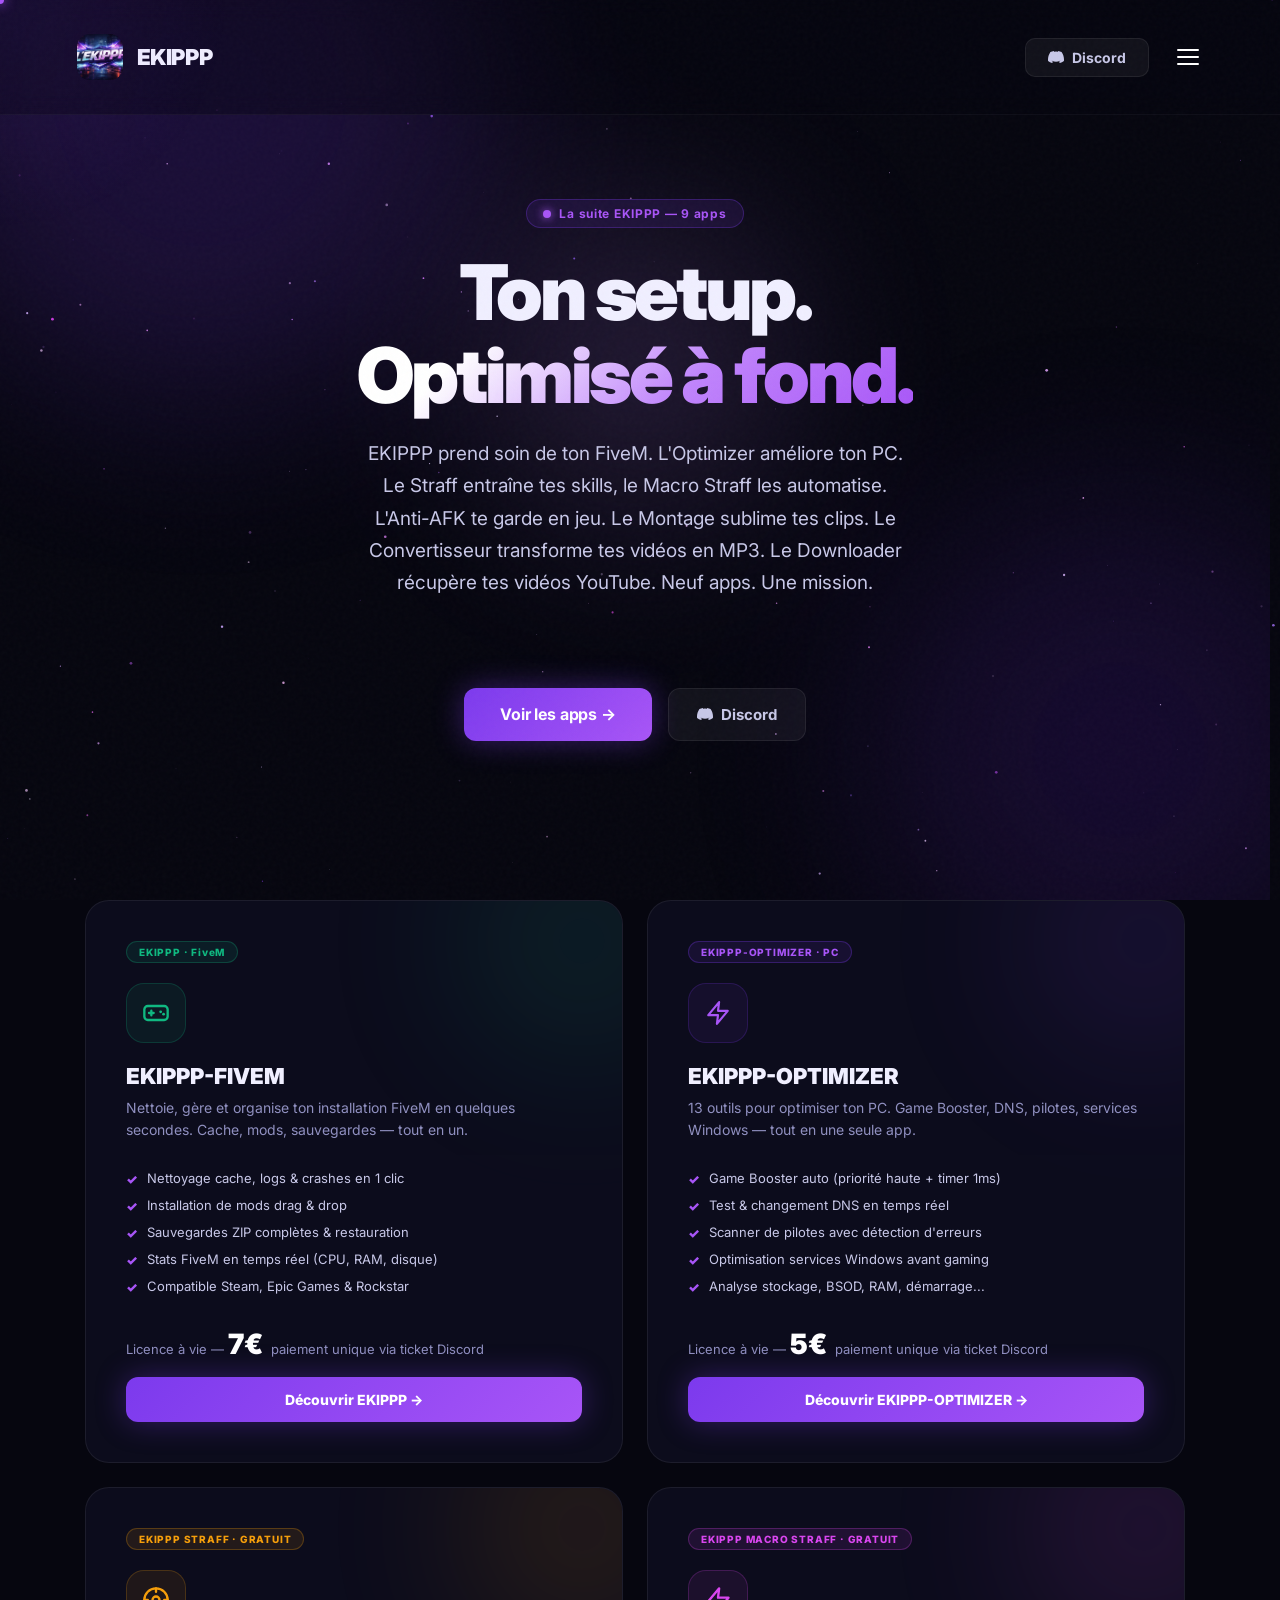
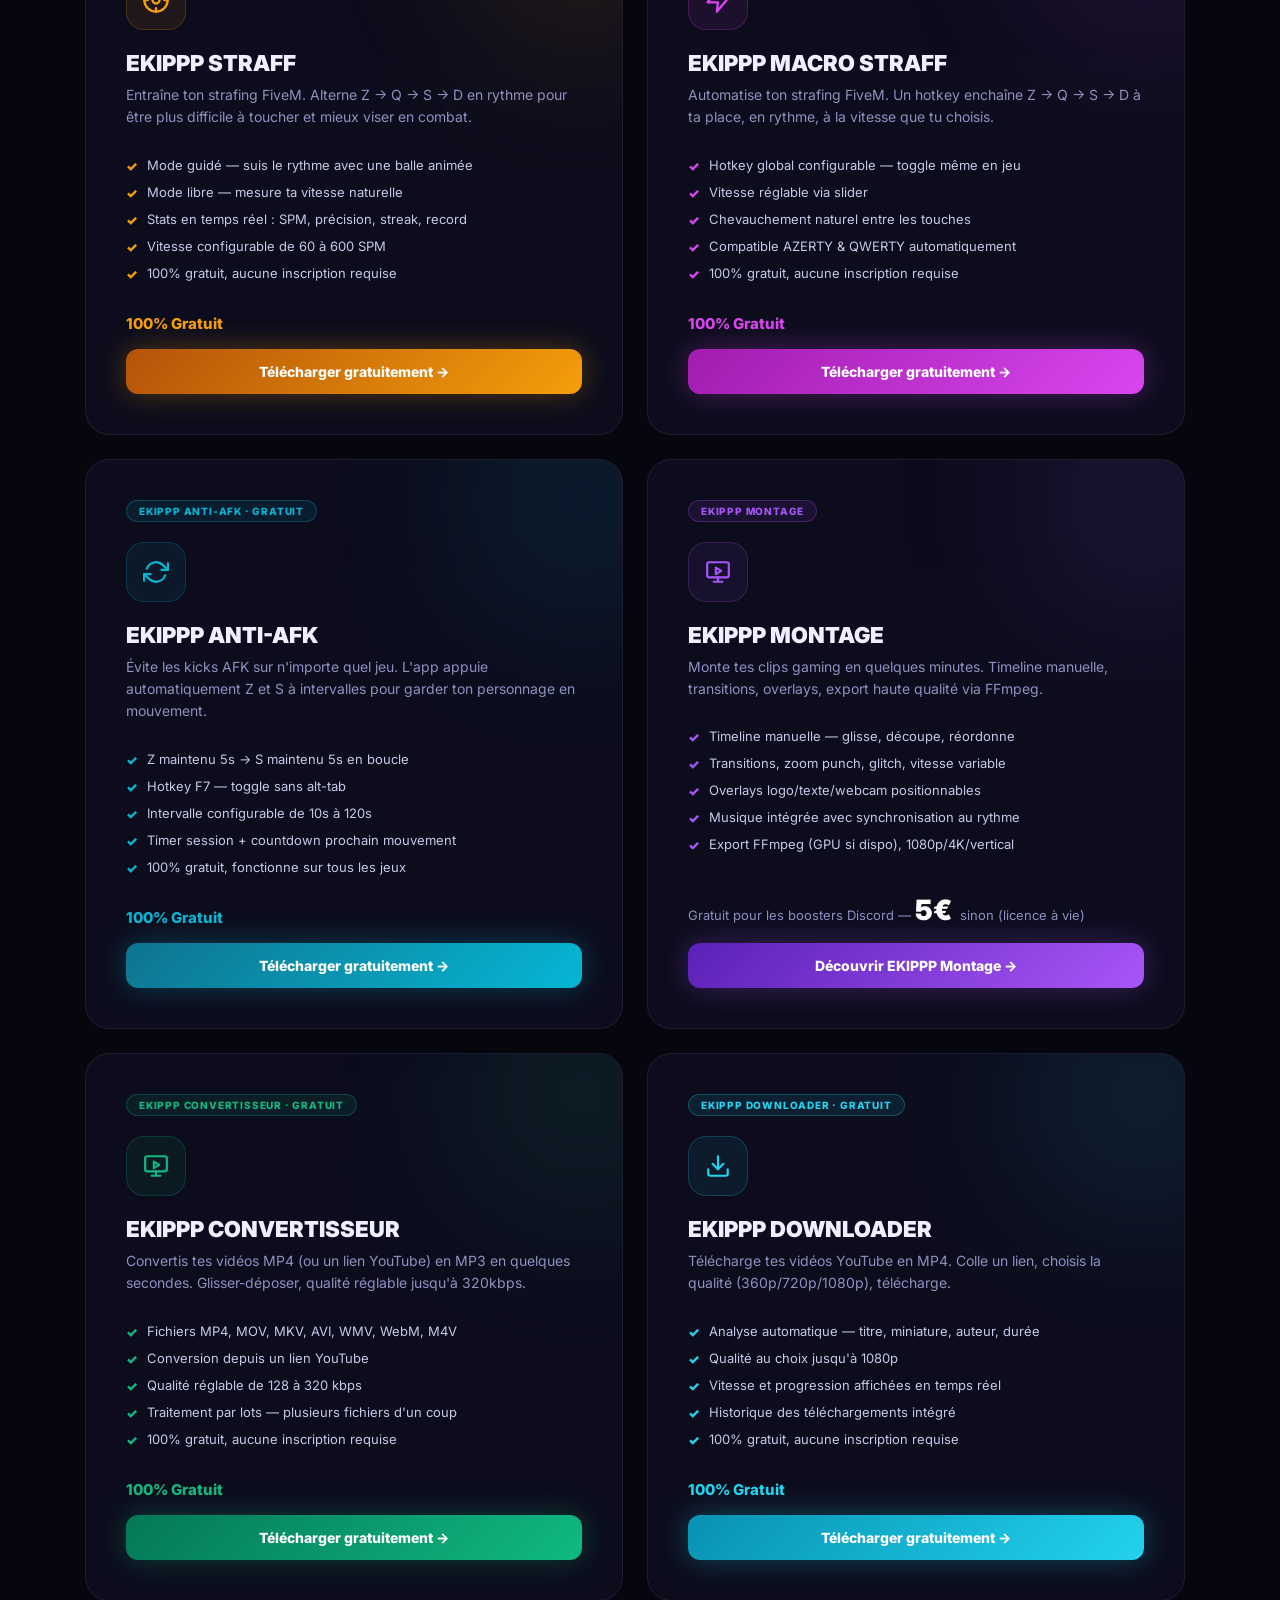
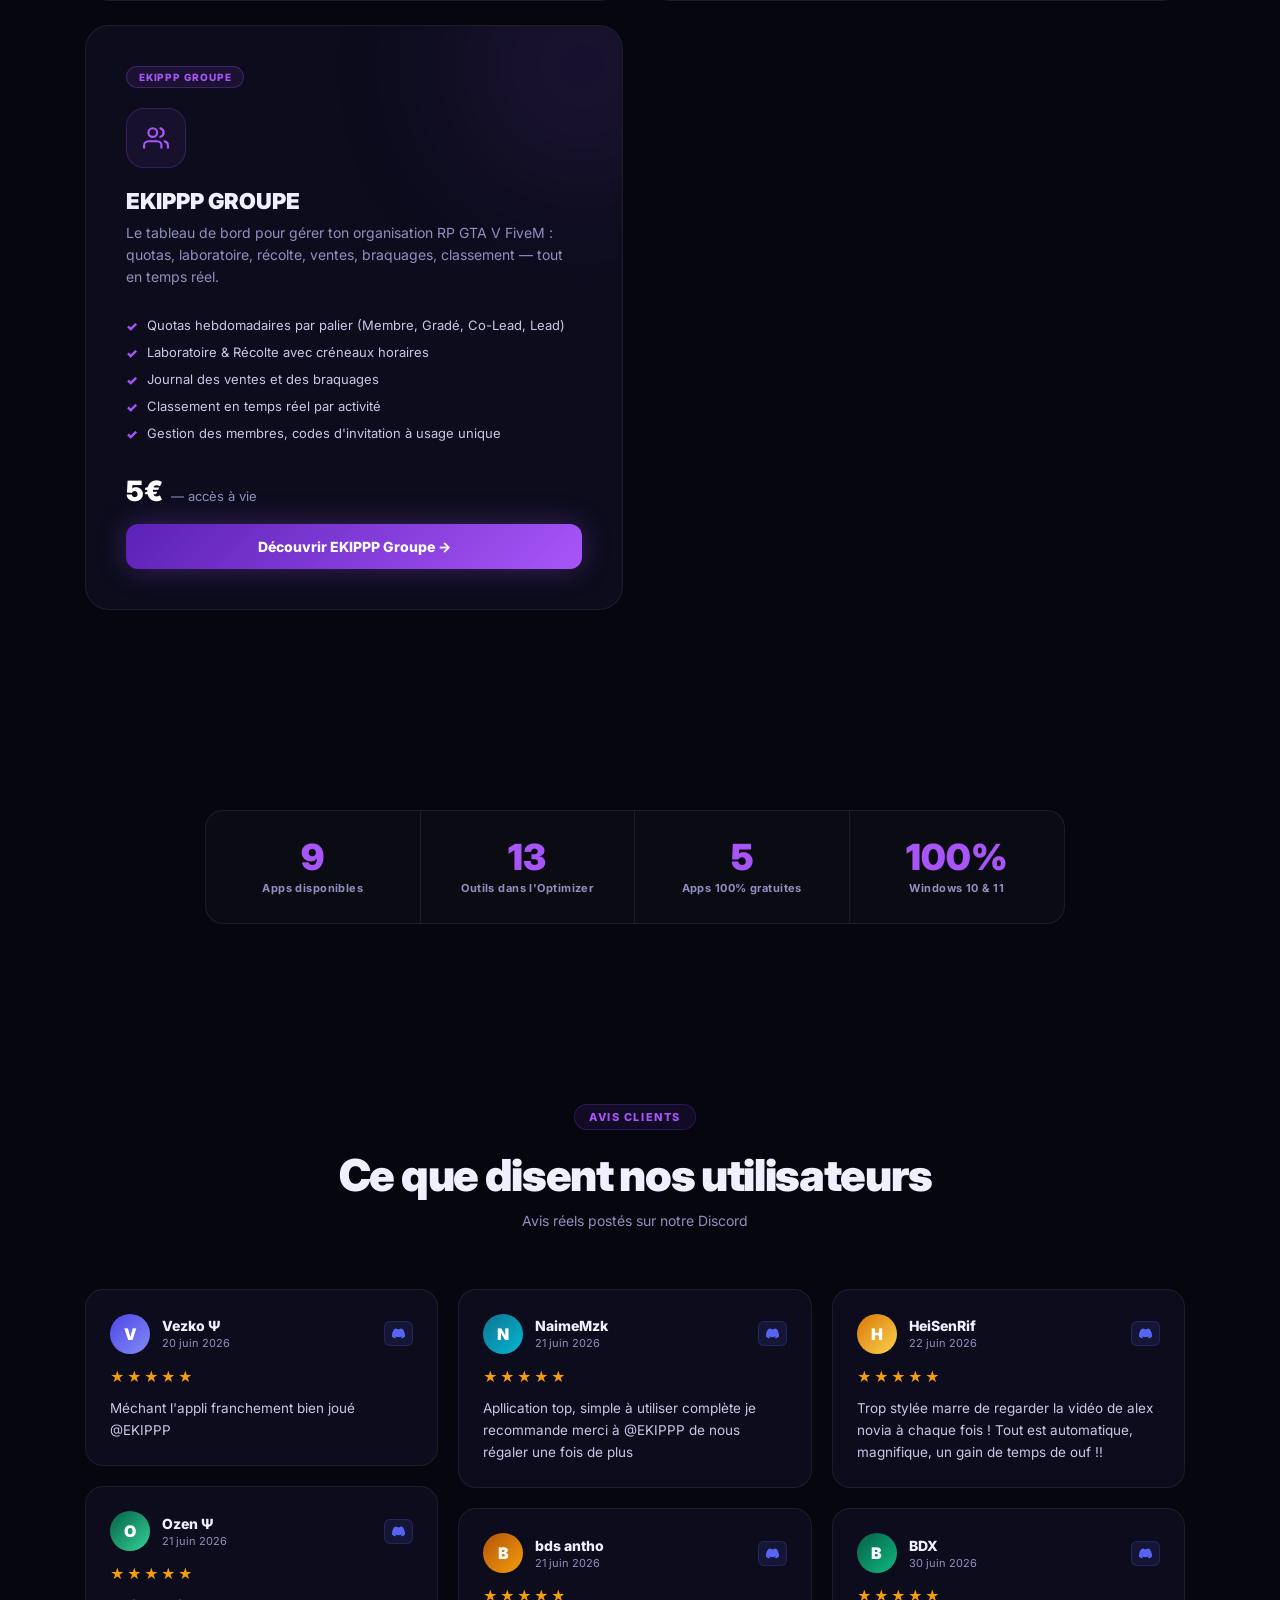
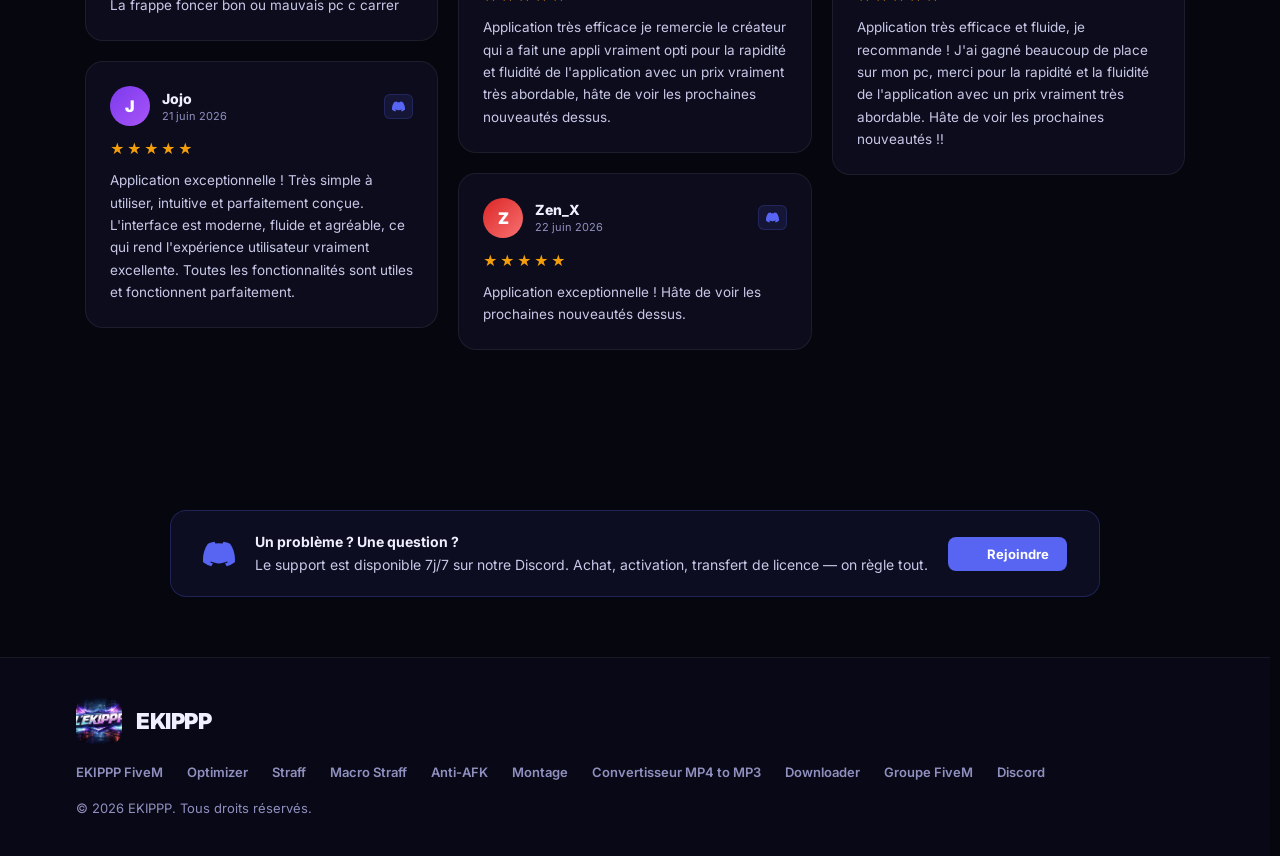
==== commit b56ba346: "Merge remote-tracking branch 'origin/master' # Conflicts: #	antifk.html #	convertisseur.html #	downl" ====
--- a/index.html
+++ b/index.html
@@ -50,20 +50,23 @@
 
 #progress{position:fixed;top:0;left:0;height:2px;background:linear-gradient(90deg,var(--p),var(--pl));z-index:9000;width:0;transition:width .1s}
 
-nav{position:fixed;top:0;width:100%;z-index:1000;padding:34px 6%;display:flex;align-items:center;justify-content:space-between;gap:44px;background:rgba(6,6,15,.4);backdrop-filter:blur(10px);border-bottom:1px solid rgba(255,255,255,.04);transition:.3s}
+nav{position:fixed;top:0;width:100%;z-index:1000;padding:34px 6%;display:flex;align-items:center;gap:24px;background:rgba(6,6,15,.4);backdrop-filter:blur(10px);border-bottom:1px solid rgba(255,255,255,.04);transition:.3s}
 nav.scrolled{background:rgba(6,6,15,.92);backdrop-filter:blur(24px);border-bottom:1px solid var(--border);padding:24px 6%}
 .logo{display:flex;align-items:center;gap:14px}
+nav .btn-ghost{margin-left:auto}
 .logo-icon{width:46px;height:46px;border-radius:13px}
 .logo-text{font-size:22px;font-weight:900;letter-spacing:-.02em}
-.nav-links{display:flex;gap:32px}
-.nav-links a{font-size:16px;font-weight:700;color:#C8C8E8;transition:.2s;letter-spacing:-.01em}
+.nav-links{display:flex;gap:20px}
+.nav-links a{white-space:nowrap}
+.nav-links a{font-size:14px;font-weight:700;color:#C8C8E8;transition:.2s;letter-spacing:-.01em}
 .nav-links a:hover{color:#fff}
 .nav-burger{display:none;flex-direction:column;gap:5px;cursor:pointer;padding:4px;background:none;border:none}
 .nav-burger span{display:block;width:22px;height:2px;background:#fff;border-radius:2px;transition:.3s}
 .nav-burger.open span:nth-child(1){transform:rotate(45deg) translate(5px,5px)}
 .nav-burger.open span:nth-child(2){opacity:0}
 .nav-burger.open span:nth-child(3){transform:rotate(-45deg) translate(5px,-5px)}
-.mobile-menu{display:none;position:fixed;inset:0;top:0;z-index:999;background:rgba(6,6,15,.97);backdrop-filter:blur(20px);flex-direction:column;align-items:center;justify-content:center;gap:36px}
+@media(max-width:1400px){.nav-links{display:none}.nav-burger{display:flex}}
+.mobile-menu{display:none;position:fixed;inset:0;top:0;z-index:999;overflow-y:auto;padding:140px 20px 40px;background:rgba(6,6,15,.97);backdrop-filter:blur(20px);flex-direction:column;align-items:center;justify-content:flex-start;gap:36px}
 .mobile-menu.open{display:flex}
 .mobile-menu a{font-size:22px;font-weight:700;color:#fff;text-decoration:none;transition:.2s}
 .mobile-menu a:hover{color:var(--pl)}
@@ -138,7 +141,7 @@
 /* FOOTER */
 footer{background:var(--bg2);border-top:1px solid var(--border);padding:40px 6%}
 .footer-inner{display:flex;align-items:center;justify-content:space-between;flex-wrap:wrap;gap:20px}
-.footer-links{display:flex;gap:24px}
+.footer-links{display:flex;gap:24px;flex-wrap:wrap}
 .footer-links a{color:var(--ts);font-size:13px;font-weight:600;transition:.2s}
 .footer-links a:hover{color:var(--pl)}
 .footer-copy{font-size:13px;color:var(--ts)}
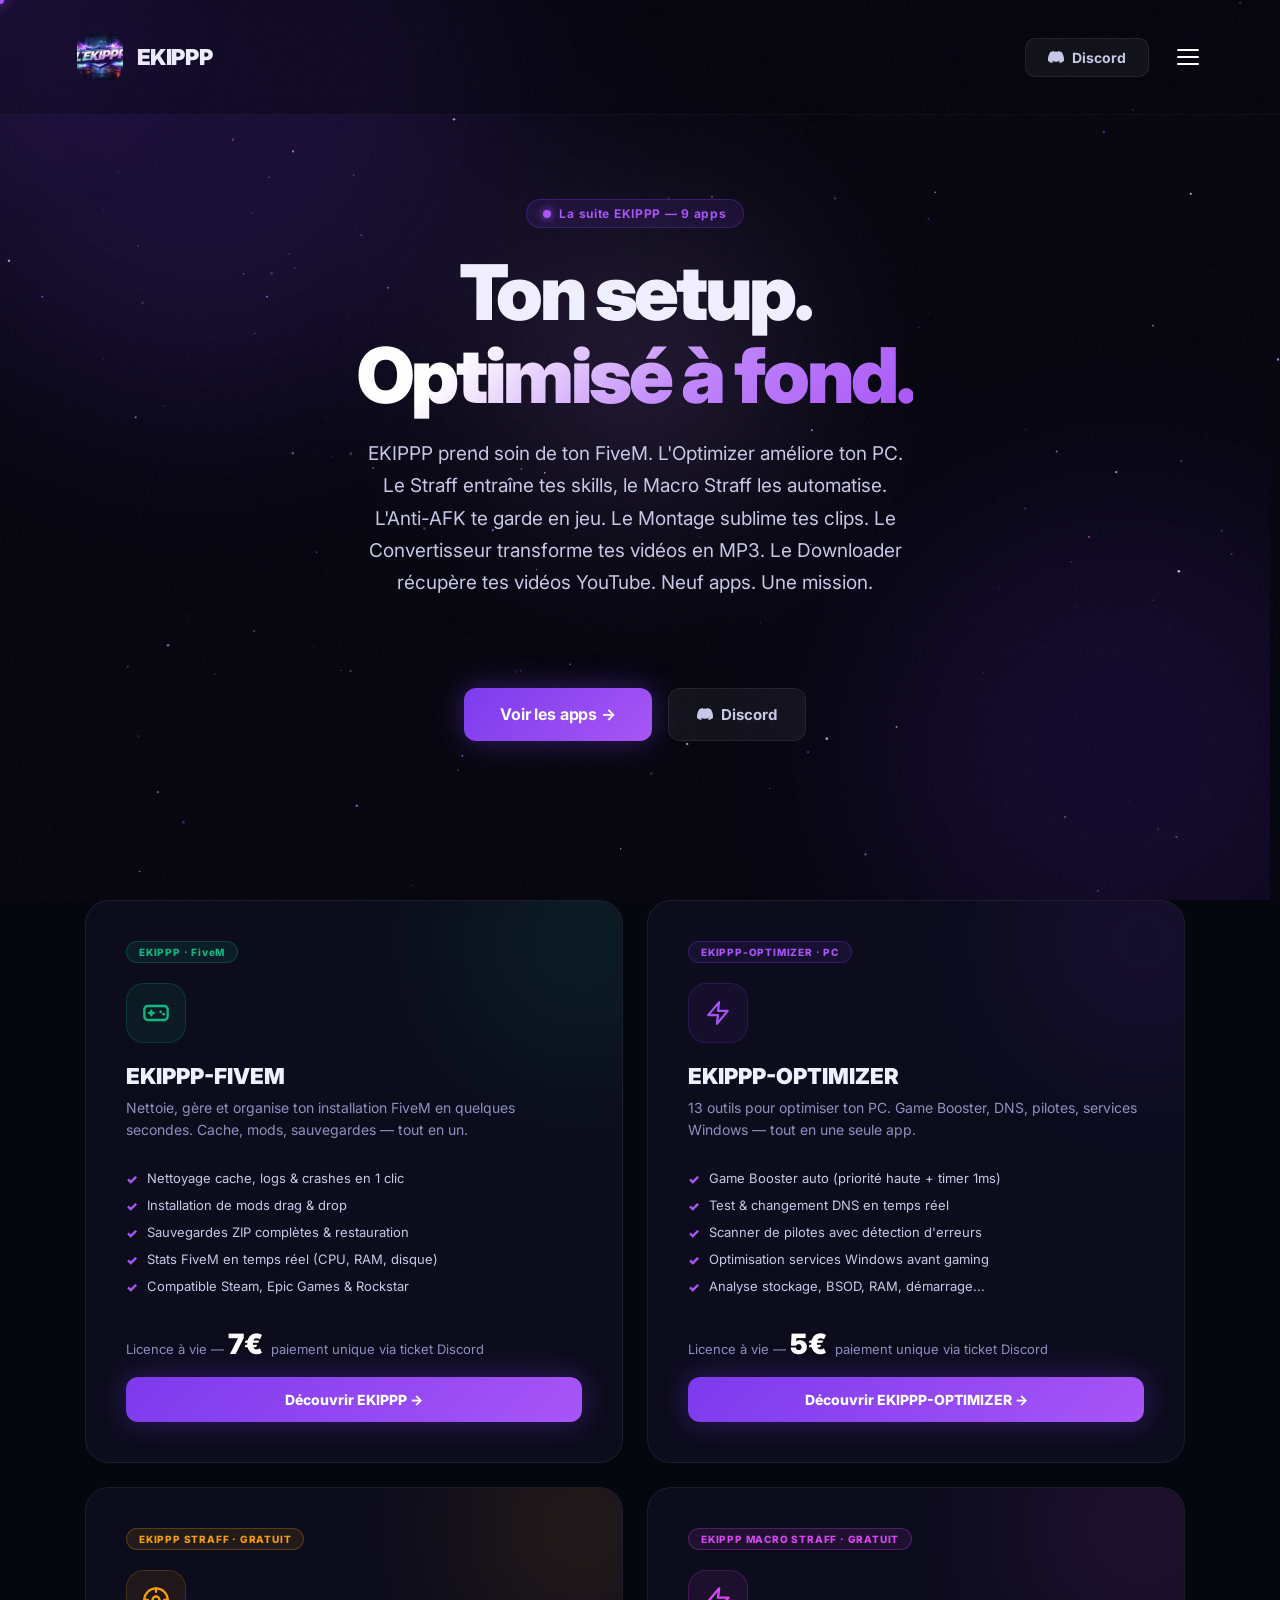
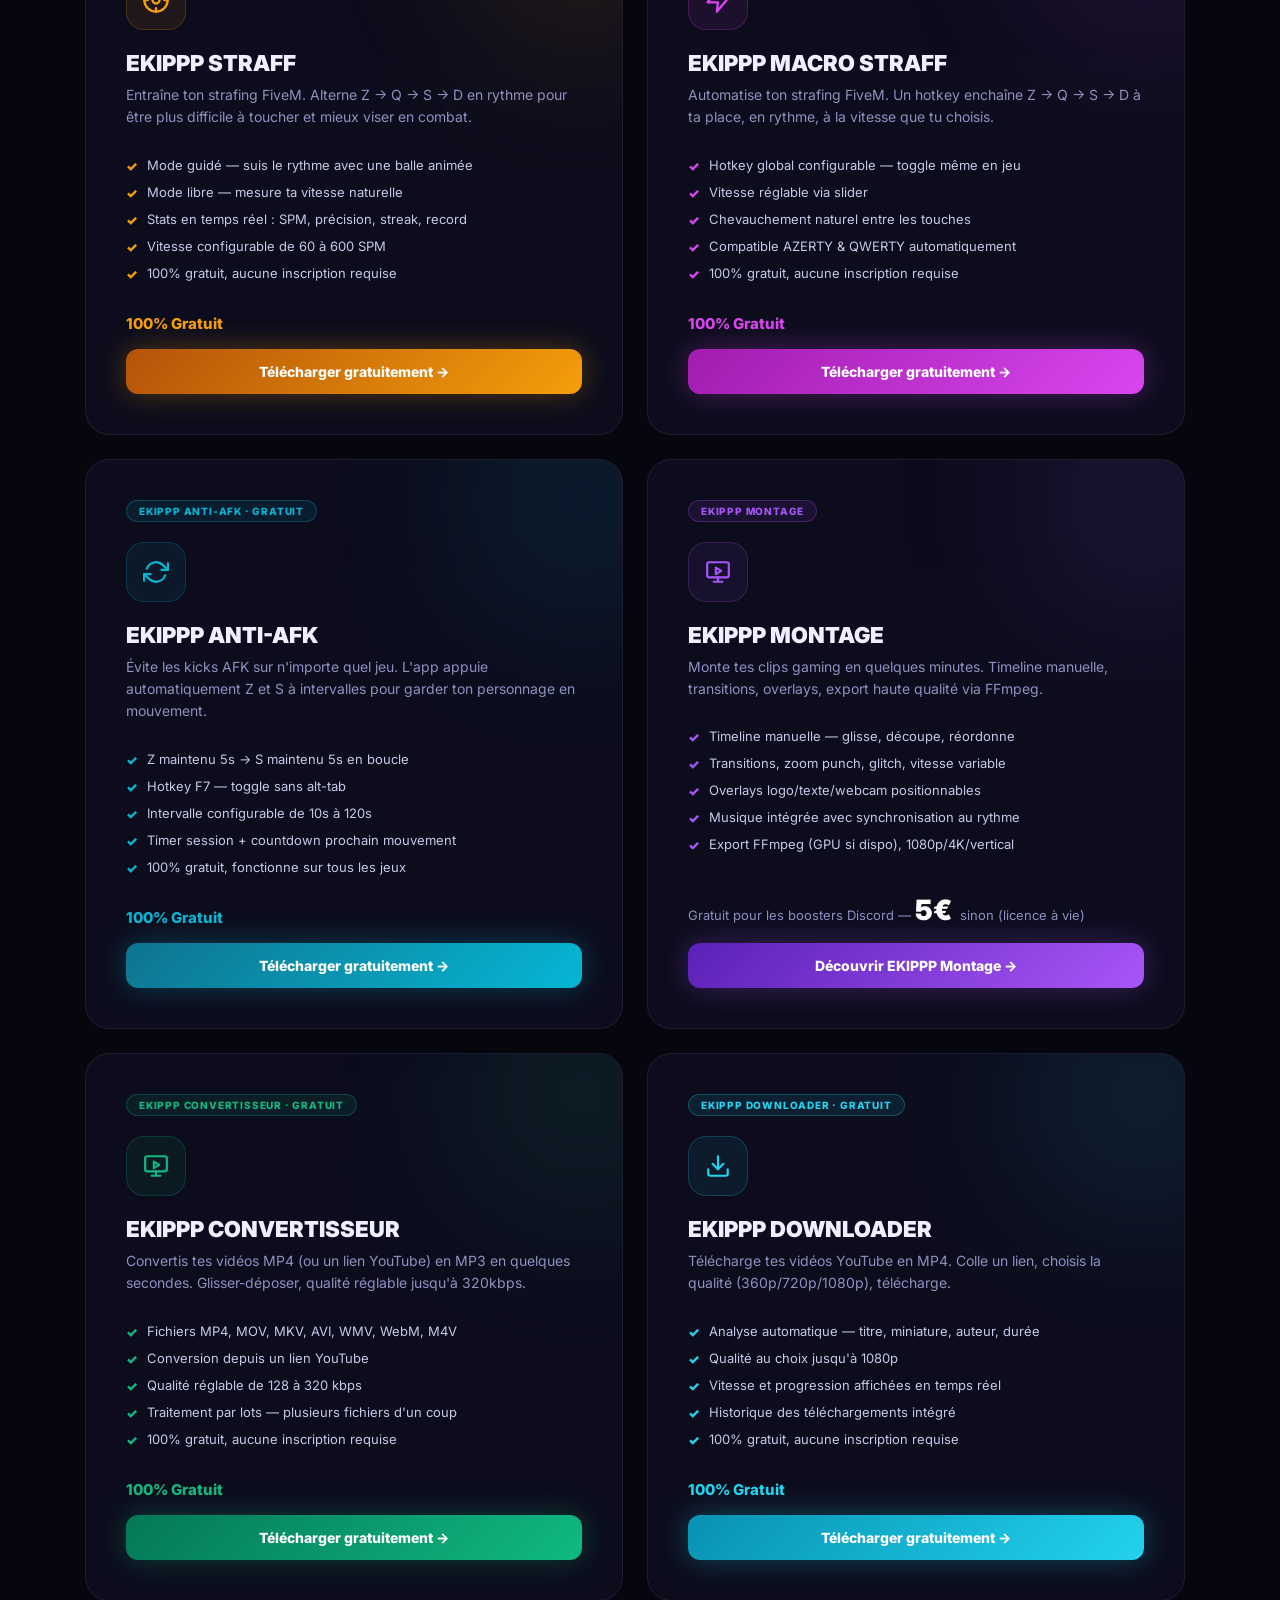
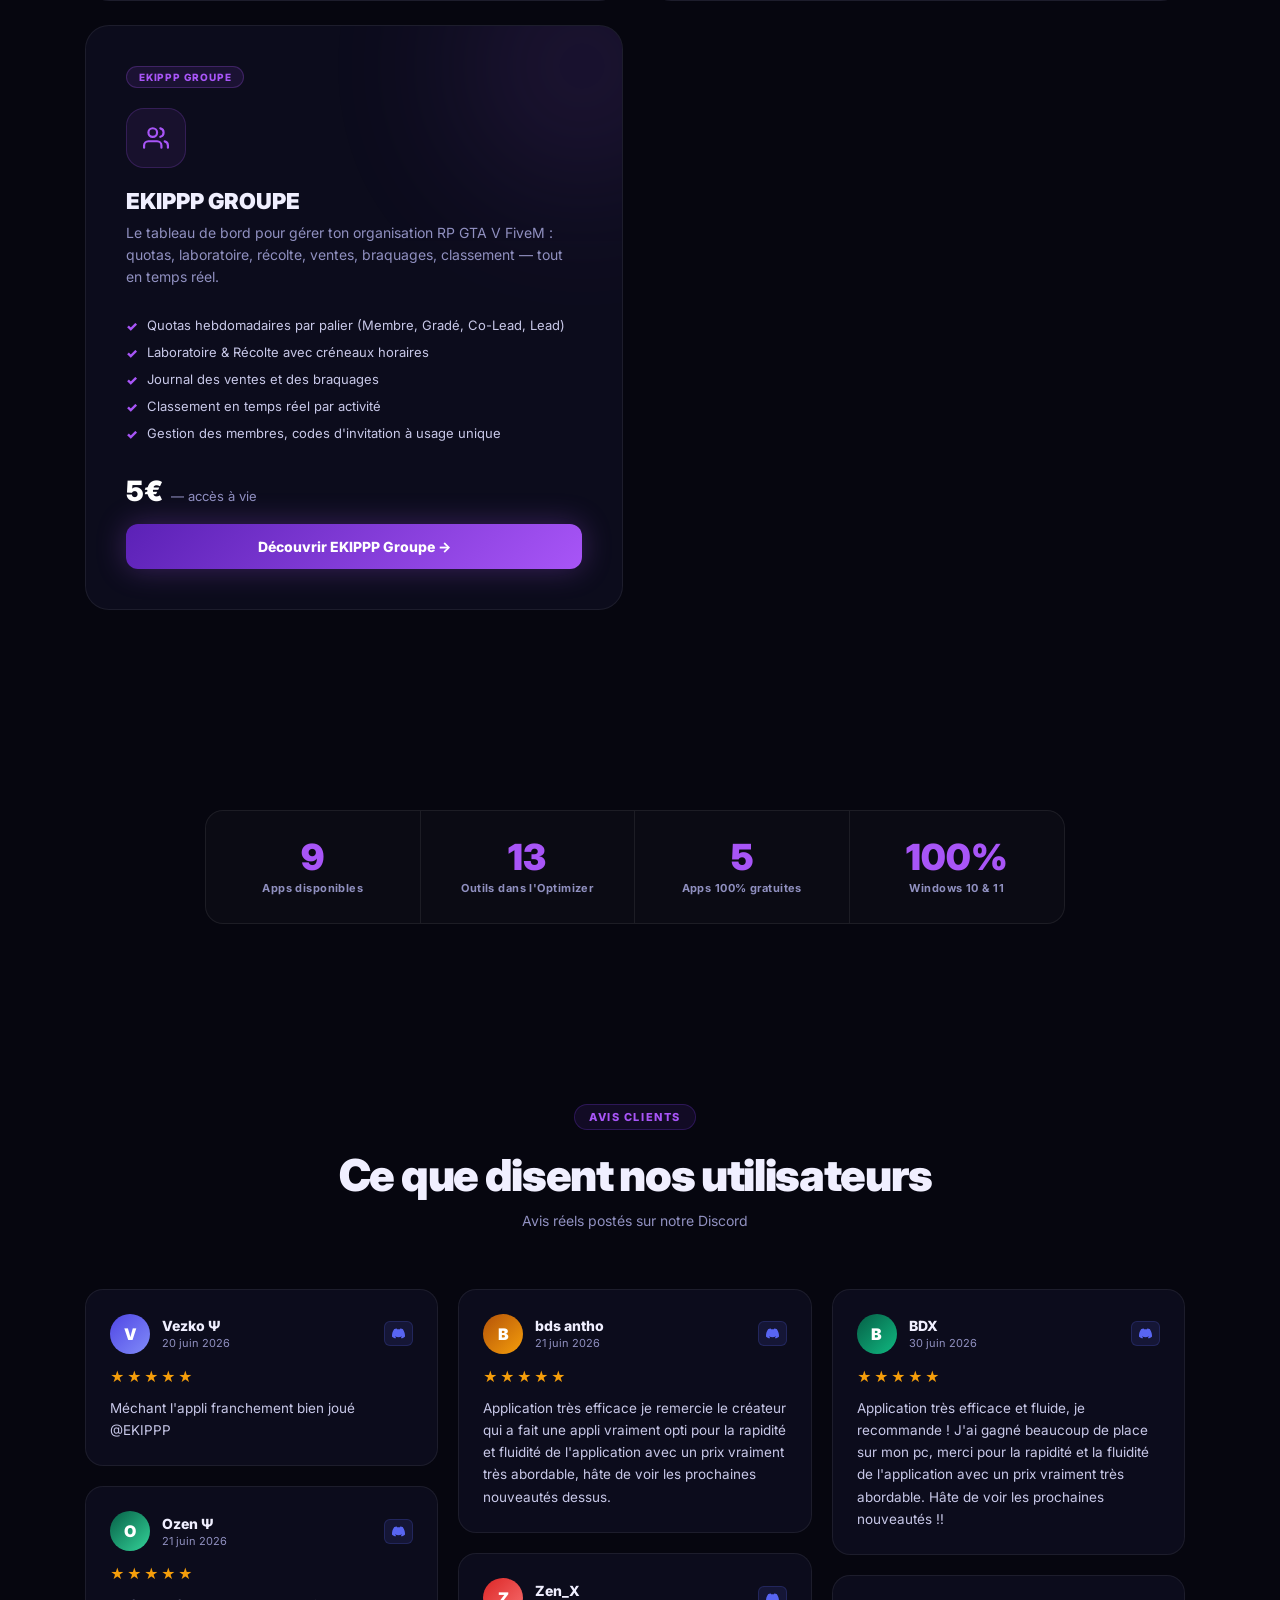
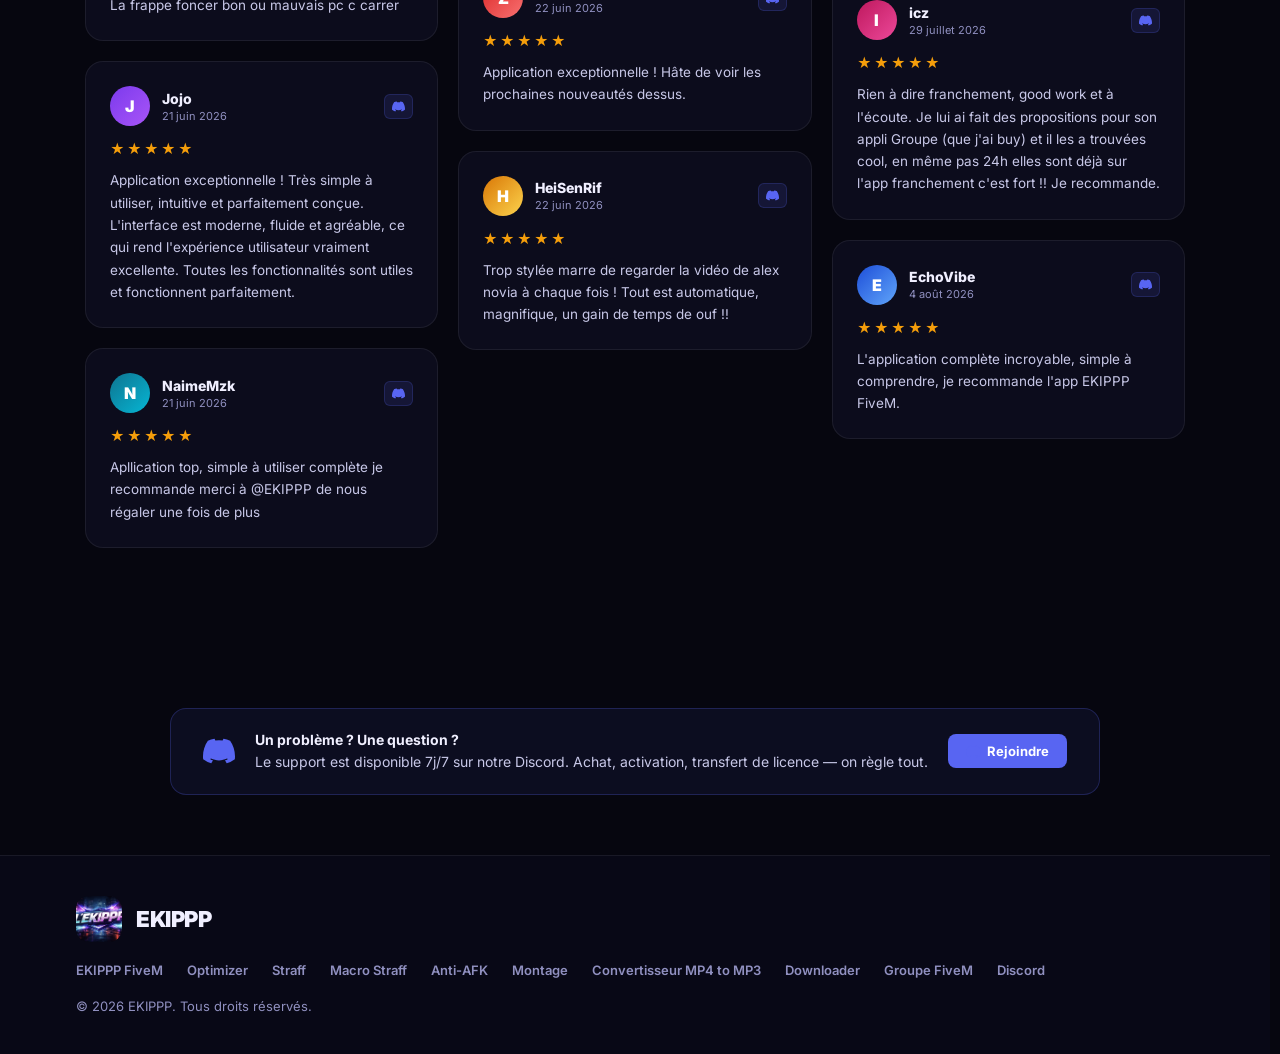
==== commit 286f5fd0: "Ajoute 2 avis Discord (icz, EchoVibe) Co-Authored-By: Claude Sonnet 5 <noreply@anthropic.com>" ====
--- a/index.html
+++ b/index.html
@@ -559,6 +559,36 @@
       <p class="review-text">Application très efficace et fluide, je recommande ! J'ai gagné beaucoup de place sur mon pc, merci pour la rapidité et la fluidité de l'application avec un prix vraiment très abordable. Hâte de voir les prochaines nouveautés !!</p>
     </div>
 
+    <div class="review-card reveal">
+      <div class="review-top">
+        <div class="review-avatar" style="background:linear-gradient(135deg,#BE185D,#EC4899)">I</div>
+        <div>
+          <div class="review-name">icz</div>
+          <div class="review-date">29 juillet 2026</div>
+        </div>
+        <div class="review-discord-badge">
+          <svg width="13" height="13" viewBox="0 0 24 24" fill="#5865F2"><path d="M20.317 4.37a19.791 19.791 0 0 0-4.885-1.515.074.074 0 0 0-.079.037c-.21.375-.444.864-.608 1.25a18.27 18.27 0 0 0-5.487 0 12.64 12.64 0 0 0-.617-1.25.077.077 0 0 0-.079-.037A19.736 19.736 0 0 0 3.677 4.37a.07.07 0 0 0-.032.027C.533 9.046-.32 13.58.099 18.057a.082.082 0 0 0 .031.057 19.9 19.9 0 0 0 5.993 3.03.078.078 0 0 0 .084-.028c.462-.63.874-1.295 1.226-1.994a.076.076 0 0 0-.041-.106 13.107 13.107 0 0 1-1.872-.892.077.077 0 0 1-.008-.128 10.2 10.2 0 0 0 .372-.292.074.074 0 0 1 .077-.01c3.928 1.793 8.18 1.793 12.062 0a.074.074 0 0 1 .078.01c.12.098.246.198.373.292a.077.077 0 0 1-.006.127 12.299 12.299 0 0 1-1.873.892.077.077 0 0 0-.041.107c.36.698.772 1.362 1.225 1.993a.076.076 0 0 0 .084.028 19.839 19.839 0 0 0 6.002-3.03.077.077 0 0 0 .032-.054c.5-5.177-.838-9.674-3.549-13.66a.061.061 0 0 0-.031-.03z"/></svg>
+        </div>
+      </div>
+      <div class="review-stars">★★★★★</div>
+      <p class="review-text">Rien à dire franchement, good work et à l'écoute. Je lui ai fait des propositions pour son appli Groupe (que j'ai buy) et il les a trouvées cool, en même pas 24h elles sont déjà sur l'app franchement c'est fort !! Je recommande.</p>
+    </div>
+
+    <div class="review-card reveal delay-1">
+      <div class="review-top">
+        <div class="review-avatar" style="background:linear-gradient(135deg,#1D4ED8,#60A5FA)">E</div>
+        <div>
+          <div class="review-name">EchoVibe</div>
+          <div class="review-date">4 août 2026</div>
+        </div>
+        <div class="review-discord-badge">
+          <svg width="13" height="13" viewBox="0 0 24 24" fill="#5865F2"><path d="M20.317 4.37a19.791 19.791 0 0 0-4.885-1.515.074.074 0 0 0-.079.037c-.21.375-.444.864-.608 1.25a18.27 18.27 0 0 0-5.487 0 12.64 12.64 0 0 0-.617-1.25.077.077 0 0 0-.079-.037A19.736 19.736 0 0 0 3.677 4.37a.07.07 0 0 0-.032.027C.533 9.046-.32 13.58.099 18.057a.082.082 0 0 0 .031.057 19.9 19.9 0 0 0 5.993 3.03.078.078 0 0 0 .084-.028c.462-.63.874-1.295 1.226-1.994a.076.076 0 0 0-.041-.106 13.107 13.107 0 0 1-1.872-.892.077.077 0 0 1-.008-.128 10.2 10.2 0 0 0 .372-.292.074.074 0 0 1 .077-.01c3.928 1.793 8.18 1.793 12.062 0a.074.074 0 0 1 .078.01c.12.098.246.198.373.292a.077.077 0 0 1-.006.127 12.299 12.299 0 0 1-1.873.892.077.077 0 0 0-.041.107c.36.698.772 1.362 1.225 1.993a.076.076 0 0 0 .084.028 19.839 19.839 0 0 0 6.002-3.03.077.077 0 0 0 .032-.054c.5-5.177-.838-9.674-3.549-13.66a.061.061 0 0 0-.031-.03z"/></svg>
+        </div>
+      </div>
+      <div class="review-stars">★★★★★</div>
+      <p class="review-text">L'application complète incroyable, simple à comprendre, je recommande l'app EKIPPP FiveM.</p>
+    </div>
+
   </div>
 </section>
 
